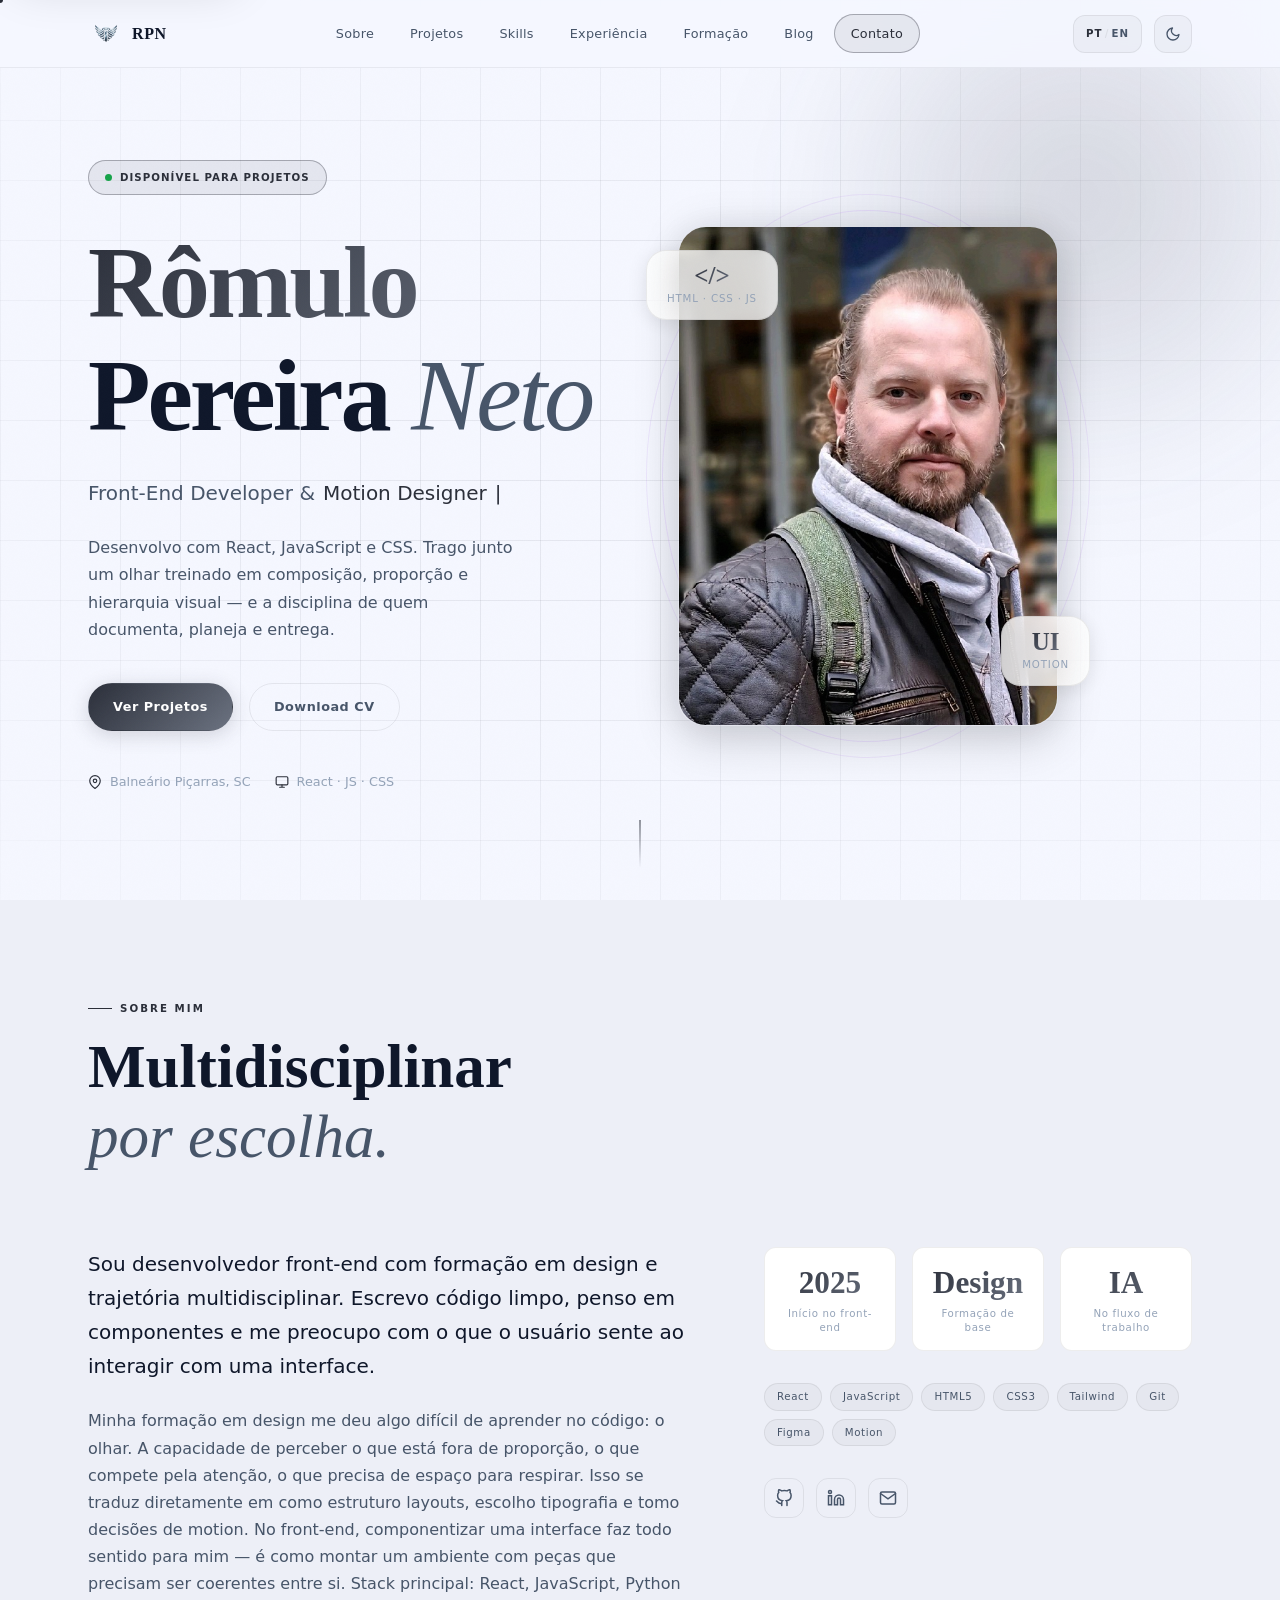
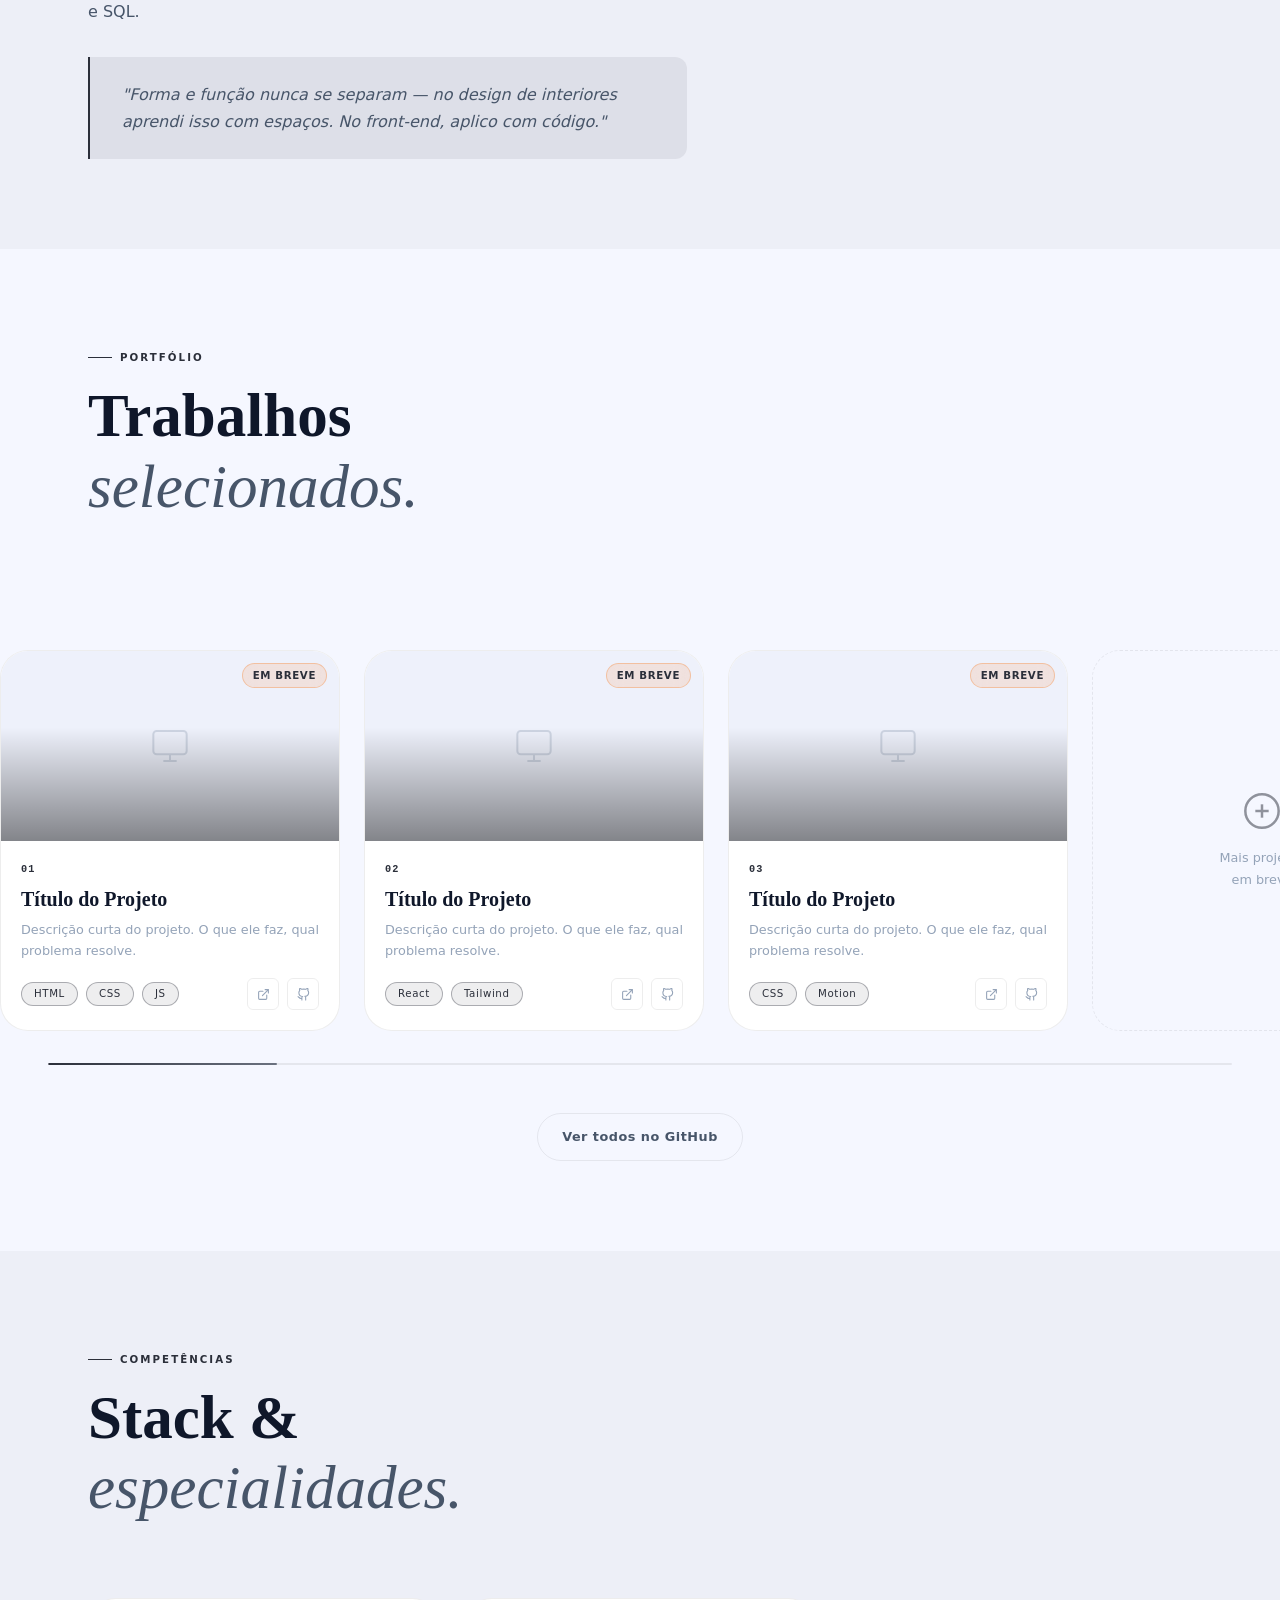
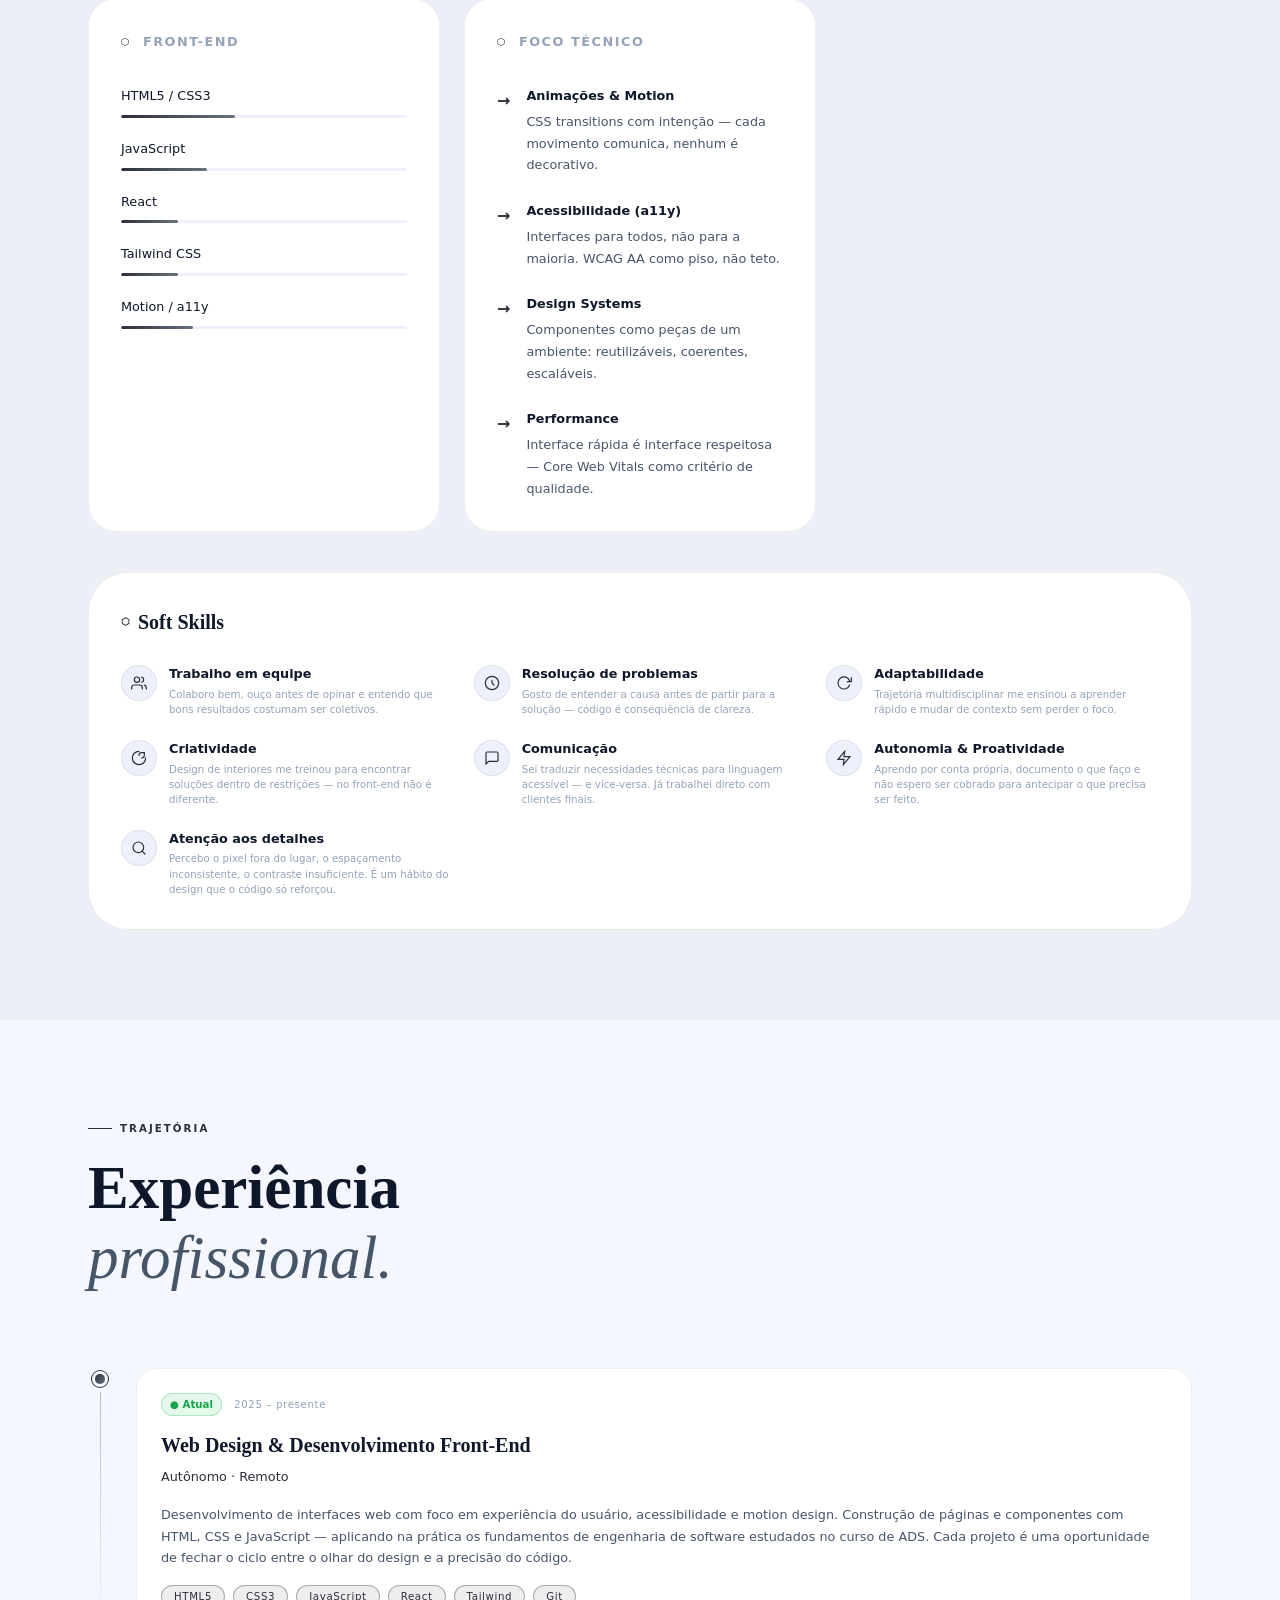
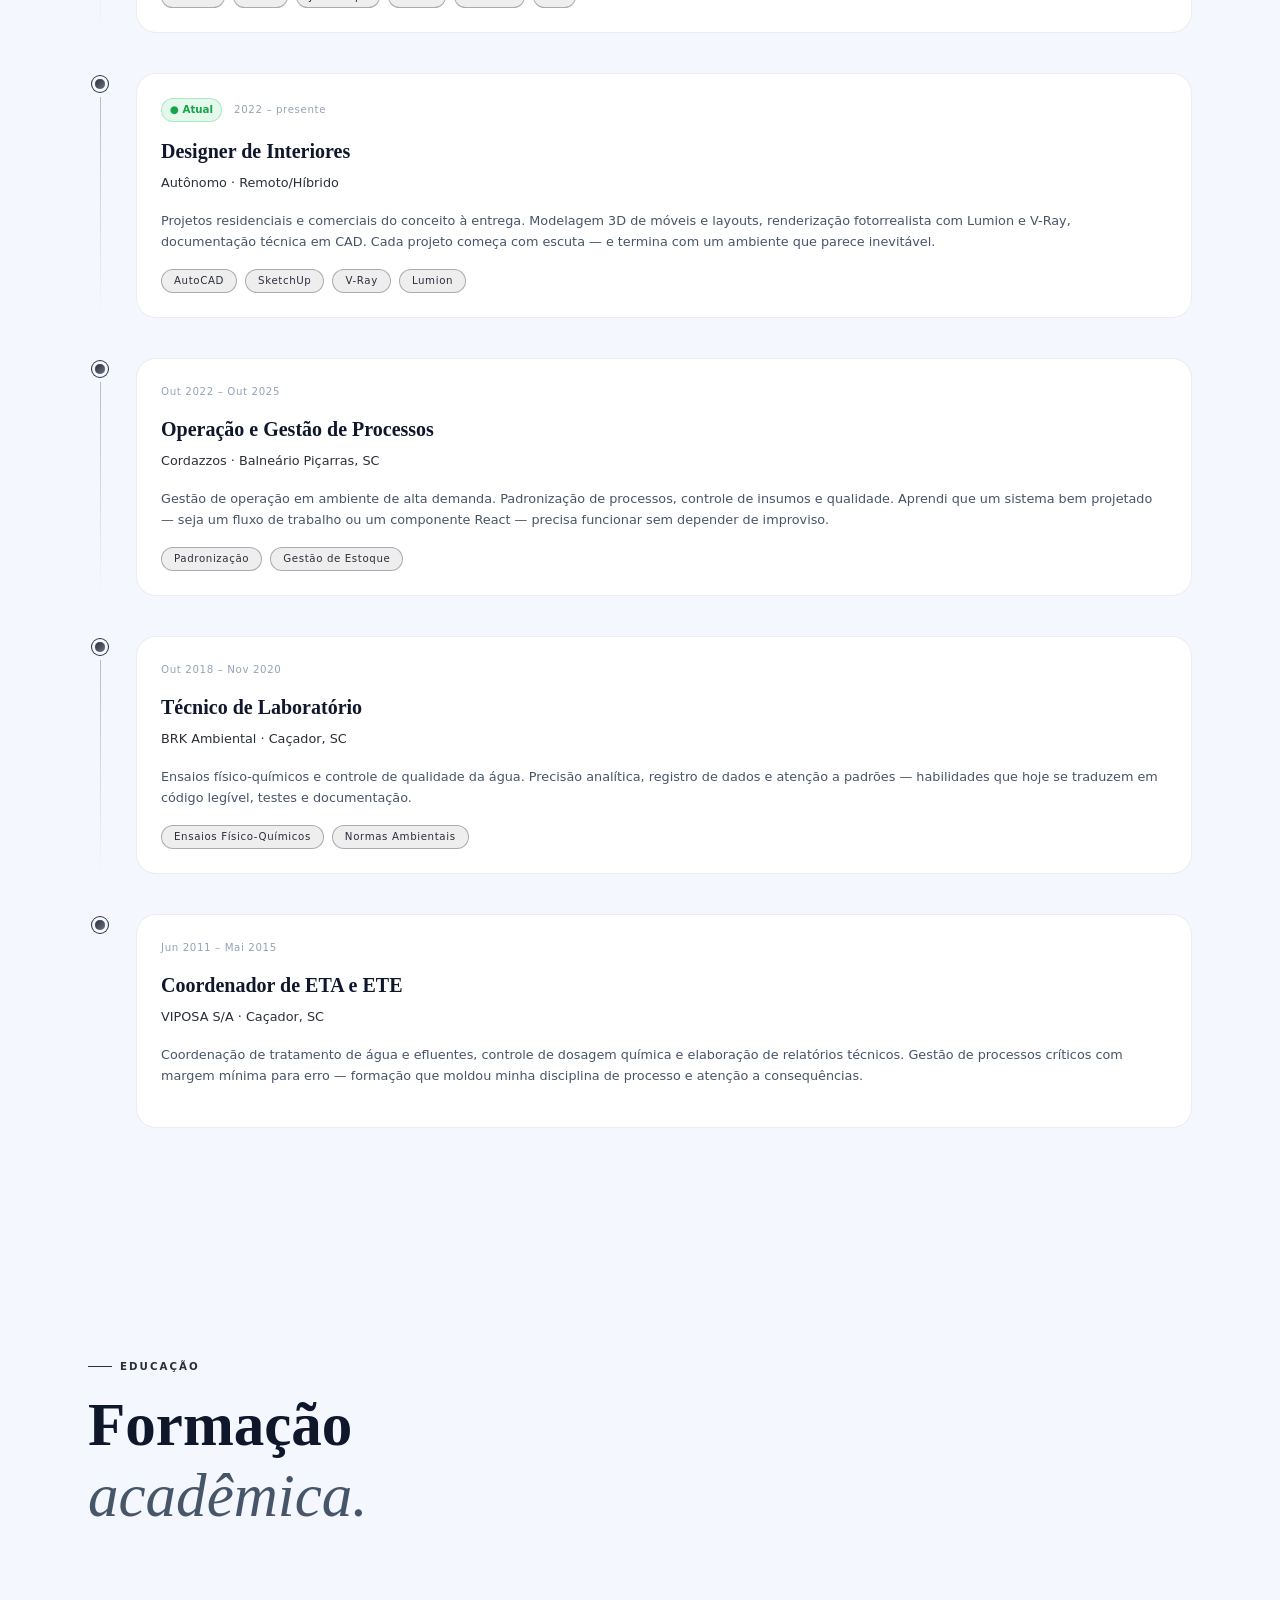
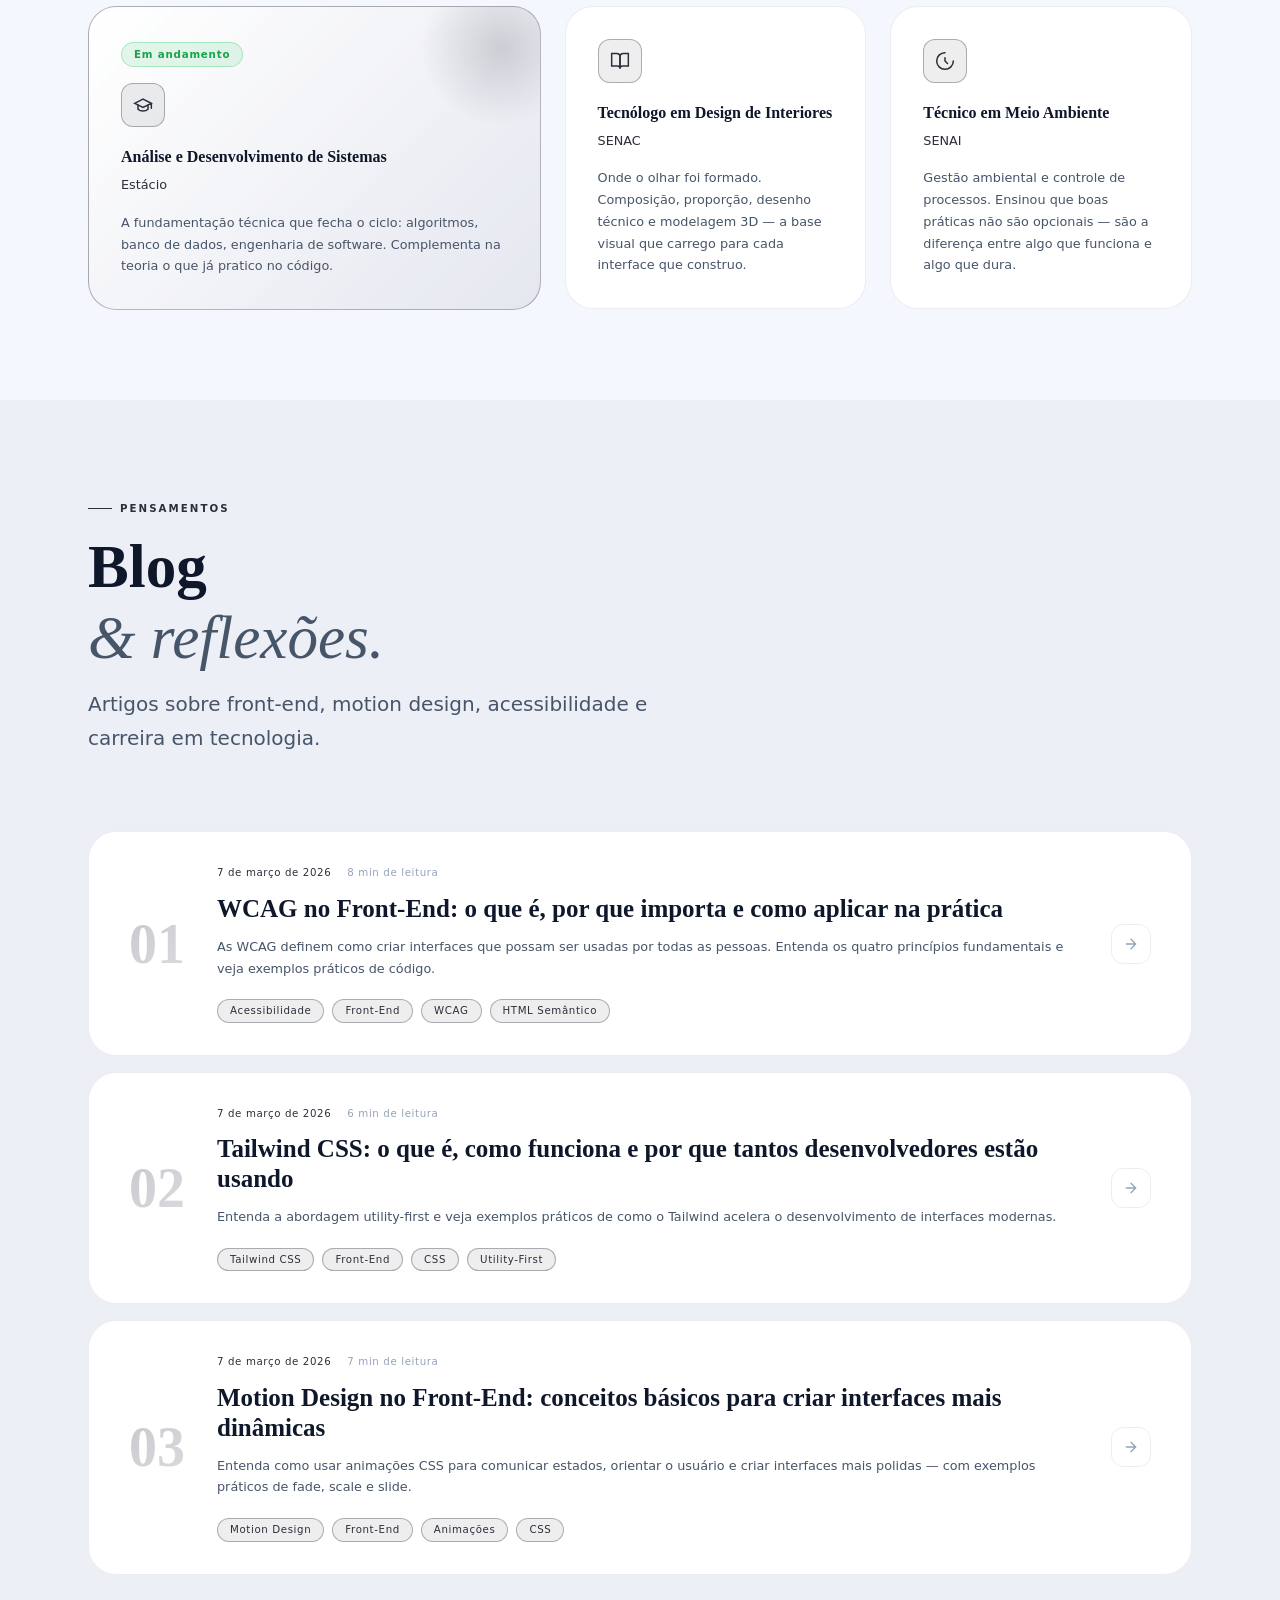
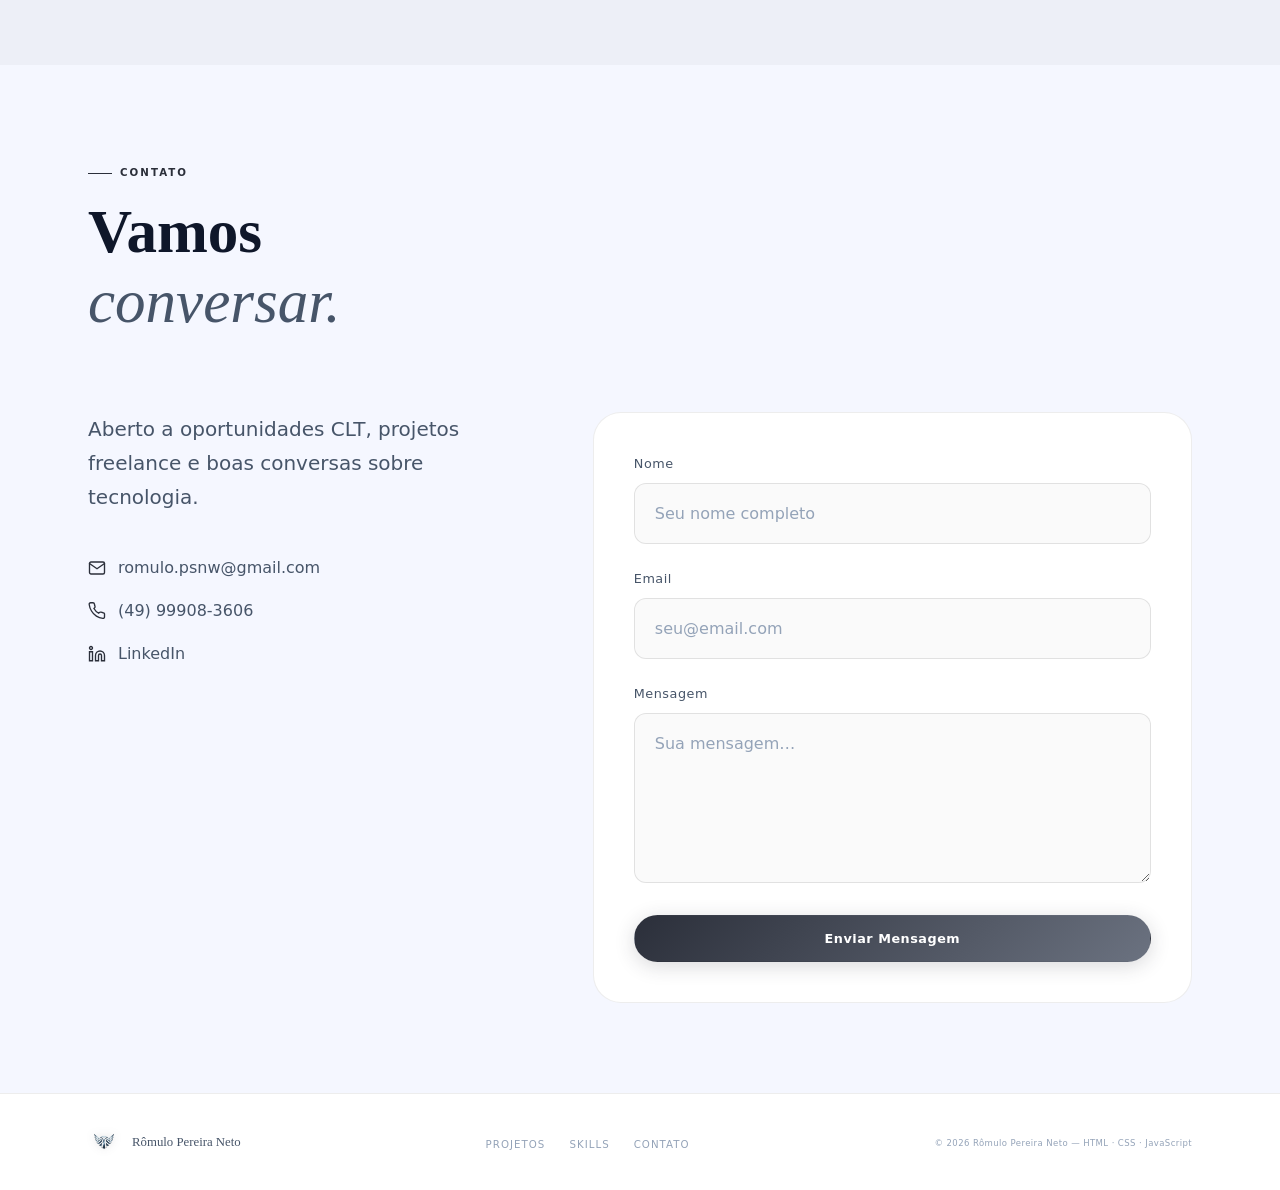
==== index.html @ 773df305 "Commit inicial do novo potfolio Realizando primeiro commit do novo portfólio." ====
<!DOCTYPE html>
<html lang="pt-BR" data-theme="dark" data-lang="pt">

<head>
    <meta charset="UTF-8">
    <meta name="viewport" content="width=device-width, initial-scale=1.0">
    <title>Rômulo Pereira Neto — Front-End Developer</title>
    <meta name="description"
        content="Front-End Developer com formação em design. React, JavaScript e CSS — interfaces acessíveis, rápidas e bem construídas.">
    <link rel="canonical" href="https://rnetoo.github.io/">
    <meta property="og:type" content="website">
    <meta property="og:title" content="Rômulo P. Neto — Front-End Developer">
    <meta property="og:description" content="Front-End Developer com formação em design e trajetória multidisciplinar.">
    <meta property="og:image" content="assets/images/og-cover.jpg">
    <meta name="twitter:card" content="summary_large_image">
    <link rel="icon" type="image/png" href="assets/images/rlogo.png">
    <link rel="preconnect" href="https://api.fontshare.com">
    <link
        href="https://api.fontshare.com/v2/css?f[]=clash-display@400,500,600,700&f[]=cabinet-grotesk@300,400,500,700&display=swap"
        rel="stylesheet">
    <link rel="stylesheet" href="css/tokens.css">
    <link rel="stylesheet" href="css/reset.css">
    <link rel="stylesheet" href="css/layout.css">
    <link rel="stylesheet" href="css/components.css">
    <link rel="stylesheet" href="css/animations.css">
    <link rel="stylesheet" href="css/theme.css">
</head>

<body>

    <a href="#main" class="skip-link" data-i18n="skip">Pular para o conteúdo</a>
    <div id="cursor-dot" aria-hidden="true"></div>
    <div id="cursor-ring" aria-hidden="true"></div>
    <div class="noise-overlay" aria-hidden="true"></div>

    <!-- NAVBAR -->
    <header class="navbar" id="navbar" role="banner">
        <nav class="nav-inner" aria-label="Navegação principal">
            <a href="#hero" class="nav-logo" aria-label="Rômulo Pereira Neto — início">
                <img src="assets/images/rlogo.png" alt="Logo RPN" class="nav-logo-img" width="66" height="46">
                <span class="nav-logo-text">RPN</span>
            </a>
            <ul class="nav-links" role="list">
                <li><a href="#about" class="nav-link" data-i18n="nav.about">Sobre</a></li>
                <li><a href="#projects" class="nav-link" data-i18n="nav.projects">Projetos</a></li>
                <li><a href="#skills" class="nav-link" data-i18n="nav.skills">Skills</a></li>
                <li><a href="#experience" class="nav-link" data-i18n="nav.experience">Experiência</a></li>
                <li><a href="#education" class="nav-link" data-i18n="nav.education">Formação</a></li>
                <li><a href="#blog" class="nav-link" data-i18n="nav.blog">Blog</a></li>
                <li><a href="#contact" class="nav-link nav-link--cta" data-i18n="nav.contact">Contato</a></li>
            </ul>
            <div class="nav-controls">
                <button class="lang-toggle" id="lang-toggle" aria-label="Mudar idioma para inglês" aria-pressed="false">
                    <span class="lang-toggle-pt" aria-hidden="true">PT</span>
                    <span class="lang-toggle-sep" aria-hidden="true">/</span>
                    <span class="lang-toggle-en" aria-hidden="true">EN</span>
                </button>
                <button class="theme-toggle" id="theme-toggle" aria-label="Ativar modo claro" aria-pressed="false">
                    <svg class="theme-icon theme-icon--sun" viewBox="0 0 24 24" aria-hidden="true" stroke="currentColor"
                        stroke-width="2" stroke-linecap="round" fill="none">
                        <circle cx="12" cy="12" r="5" />
                        <line x1="12" y1="1" x2="12" y2="3" />
                        <line x1="12" y1="21" x2="12" y2="23" />
                        <line x1="4.22" y1="4.22" x2="5.64" y2="5.64" />
                        <line x1="18.36" y1="18.36" x2="19.78" y2="19.78" />
                        <line x1="1" y1="12" x2="3" y2="12" />
                        <line x1="21" y1="12" x2="23" y2="12" />
                        <line x1="4.22" y1="19.78" x2="5.64" y2="18.36" />
                        <line x1="18.36" y1="5.64" x2="19.78" y2="4.22" />
                    </svg>
                    <svg class="theme-icon theme-icon--moon" viewBox="0 0 24 24" aria-hidden="true"
                        stroke="currentColor" stroke-width="2" stroke-linecap="round" fill="none">
                        <path d="M21 12.79A9 9 0 1 1 11.21 3 7 7 0 0 0 21 12.79z" />
                    </svg>
                </button>
                <button class="menu-btn" id="menu-btn" aria-label="Abrir menu" aria-expanded="false"
                    aria-controls="mobile-menu">
                    <span aria-hidden="true"></span>
                    <span aria-hidden="true"></span>
                </button>
            </div>
        </nav>
    </header>

    <nav id="mobile-menu" class="mobile-menu" aria-label="Menu mobile" aria-hidden="true">
        <ul role="list">
            <li><a href="#about" data-i18n="nav.about">Sobre</a></li>
            <li><a href="#projects" data-i18n="nav.projects">Projetos</a></li>
            <li><a href="#skills" data-i18n="nav.skills">Skills</a></li>
            <li><a href="#experience" data-i18n="nav.experience">Experiência</a></li>
            <li><a href="#education" data-i18n="nav.education">Formação</a></li>
            <li><a href="#blog" data-i18n="nav.blog">Blog</a></li>
            <li><a href="#contact" data-i18n="nav.contact">Contato</a></li>
        </ul>
        <div class="mobile-controls">
            <button class="lang-toggle lang-toggle--mobile" id="lang-toggle-mobile" aria-label="Mudar idioma">PT /
                EN</button>
            <button class="theme-toggle theme-toggle--mobile" id="theme-toggle-mobile" aria-label="Mudar tema">
                <svg class="theme-icon theme-icon--sun" viewBox="0 0 24 24" aria-hidden="true" stroke="currentColor"
                    stroke-width="2" fill="none">
                    <circle cx="12" cy="12" r="5" />
                    <line x1="12" y1="1" x2="12" y2="3" />
                    <line x1="12" y1="21" x2="12" y2="23" />
                </svg>
                <svg class="theme-icon theme-icon--moon" viewBox="0 0 24 24" aria-hidden="true" stroke="currentColor"
                    stroke-width="2" fill="none">
                    <path d="M21 12.79A9 9 0 1 1 11.21 3 7 7 0 0 0 21 12.79z" />
                </svg>
            </button>
        </div>
    </nav>

    <main id="main">

        <!-- ══════ HERO ══════ -->
        <section id="hero" class="hero" aria-labelledby="hero-name">
            <div class="hero-grid-bg" aria-hidden="true"></div>
            <div class="hero-orb" aria-hidden="true"></div>
            <div class="container hero-container">
                <div class="hero-text">
                    <div class="hero-badge" role="status" aria-live="polite">
                        <span class="hero-badge-dot" aria-hidden="true"></span>
                        <span data-i18n="hero.status">Disponível para projetos</span>
                    </div>
                    <h1 id="hero-name" class="hero-name">
                        <span class="hero-name-first" aria-hidden="true">Rômulo</span>
                        <span class="hero-name-last" aria-hidden="true">Pereira<em class="hero-name-accent">
                                Neto</em></span>
                        <span class="sr-only">Rômulo Pereira Neto</span>
                    </h1>
                    <p class="hero-role">
                        <span class="hero-role-static" data-i18n="hero.role.prefix">Front-End Developer &amp;</span>
                        <span class="hero-role-typing" id="typing-target" aria-live="polite"></span>
                        <span class="hero-cursor" aria-hidden="true">|</span>
                    </p>
                    <p class="hero-tagline" data-i18n="hero.tagline">
                        Desenvolvo com React, JavaScript e CSS. Trago junto um olhar treinado em composição,
                        proporção e hierarquia visual — e a disciplina de quem documenta, planeja e entrega.
                    </p>
                    <div class="hero-ctas">
                        <a href="#projects" class="btn btn-primary" data-i18n="hero.cta.projects">
                            <span>Ver Projetos</span>
                            <svg viewBox="0 0 24 24" aria-hidden="true" stroke="currentColor" stroke-width="2"
                                stroke-linecap="round" fill="none">
                                <path d="M5 12h14M12 5l7 7-7 7" />
                            </svg>
                        </a>
                        <a href="assets/docs/cv-romulo-neto.pdf" download class="btn btn-ghost" data-i18n="hero.cta.cv">
                            <svg viewBox="0 0 24 24" aria-hidden="true" stroke="currentColor" stroke-width="2"
                                stroke-linecap="round" fill="none">
                                <path d="M21 15v4a2 2 0 0 1-2 2H5a2 2 0 0 1-2-2v-4M7 10l5 5 5-5M12 15V3" />
                            </svg>
                            <span>Download CV</span>
                        </a>
                    </div>
                    <div class="hero-meta" role="list" aria-label="Informações rápidas">
                        <div class="hero-meta-item" role="listitem">
                            <svg viewBox="0 0 24 24" aria-hidden="true" stroke="currentColor" stroke-width="2"
                                stroke-linecap="round" fill="none">
                                <path d="M21 10c0 7-9 13-9 13s-9-6-9-13a9 9 0 0 1 18 0z" />
                                <circle cx="12" cy="10" r="3" />
                            </svg>
                            <span>Balneário Piçarras, SC</span>
                        </div>
                        <div class="hero-meta-item" role="listitem">
                            <svg viewBox="0 0 24 24" aria-hidden="true" stroke="currentColor" stroke-width="2"
                                stroke-linecap="round" fill="none">
                                <rect x="2" y="3" width="20" height="14" rx="2" />
                                <path d="M8 21h8M12 17v4" />
                            </svg>
                            <span>React · JS · CSS</span>
                        </div>
                    </div>
                </div>
                <div class="hero-visual">
                    <div class="hero-photo-wrap">
                        <div class="hero-photo-ring" aria-hidden="true"></div>
                        <div class="hero-photo-ring hero-photo-ring--outer" aria-hidden="true"></div>
                        <img src="assets/images/romulo-foto-perfil.jpg" alt="Foto de Rômulo Pereira Neto"
                            class="hero-photo" width="400" height="500" loading="eager"
                            onerror="this.style.display='none';document.getElementById('photo-fallback').style.display='flex'">
                        <div id="photo-fallback" class="hero-photo-fallback" aria-hidden="true">
                            <img src="assets/images/rlogo.png" alt="" width="80" height="80">
                        </div>
                        <div class="hero-card hero-card-tl" aria-hidden="true">
                            <span class="hero-card-value">&lt;/&gt;</span>
                            <span class="hero-card-label">HTML · CSS · JS</span>
                        </div>
                        <div class="hero-card hero-card-br" aria-hidden="true">
                            <span class="hero-card-value">UI</span>
                            <span class="hero-card-label">Motion</span>
                        </div>
                    </div>
                </div>
            </div>
            <a href="#about" class="scroll-indicator" aria-label="Rolar para sobre">
                <span class="scroll-indicator-line" aria-hidden="true"></span>
            </a>
        </section>

        <!-- ══════ ABOUT ══════ -->
        <section id="about" class="section about" aria-labelledby="about-title">
            <div class="container">
                <div class="section-header reveal">
                    <span class="section-eyebrow" data-i18n="about.eyebrow">Sobre mim</span>
                    <h2 id="about-title" class="section-title">
                        <span data-i18n="about.title.line1">Multidisciplinar</span>
                        <em data-i18n="about.title.line2">por escolha.</em>
                    </h2>
                </div>
                <div class="about-grid">
                    <div class="about-text">
                        <p class="about-lead reveal" data-i18n="about.lead">
                            Sou desenvolvedor front-end com formação em design e trajetória multidisciplinar.
                            Escrevo código limpo, penso em componentes e me preocupo com o que o usuário
                            sente ao interagir com uma interface.
                        </p>
                        <p class="about-body reveal" data-i18n="about.body">
                            Minha formação em design de interiores me deu algo difícil de aprender no código: o olhar.
                            A capacidade de perceber o que está fora de proporção, o que compete pela atenção,
                            o que precisa de espaço para respirar — e o que o cliente realmente deseja.
                            Essa base em composição, proporção, hierarquia visual e modelagem 3D
                            se traduz diretamente em como estruturo layouts, escolho tipografia e tomo decisões de
                            motion.
                            No front-end, componentizar uma interface faz todo sentido para mim —
                            é como montar um ambiente com peças que precisam ser coerentes entre si.
                        </p>
                        <blockquote class="about-quote reveal" data-i18n="about.quote">
                            "Forma e função nunca se separam — no design de interiores aprendi isso com espaços. No
                            front-end, aplico com código."
                        </blockquote>
                    </div>
                    <div class="about-sidebar reveal">
                        <div class="about-stats">
                            <div class="about-stat">
                                <span class="about-stat-num">2025</span>
                                <span class="about-stat-label" data-i18n="about.stat.start">Início no front-end</span>
                            </div>
                            <div class="about-stat">
                                <span class="about-stat-num">Design</span>
                                <span class="about-stat-label" data-i18n="about.stat.background">Formação de base</span>
                            </div>
                            <div class="about-stat">
                                <span class="about-stat-num">IA</span>
                                <span class="about-stat-label" data-i18n="about.stat.ai">No fluxo de trabalho</span>
                            </div>
                        </div>
                        <ul class="about-chips" aria-label="Tecnologias principais" role="list">
                            <li class="chip">React</li>
                            <li class="chip">JavaScript</li>
                            <li class="chip">HTML5</li>
                            <li class="chip">CSS3</li>
                            <li class="chip">Tailwind</li>
                            <li class="chip">Git</li>
                            <li class="chip">Figma</li>
                            <li class="chip">Motion</li>
                        </ul>
                        <div class="about-socials">
                            <a href="https://github.com/Rnetoo" target="_blank" rel="noopener noreferrer"
                                class="social-link" aria-label="GitHub">
                                <svg viewBox="0 0 24 24" aria-hidden="true" stroke="currentColor" stroke-width="2"
                                    stroke-linecap="round" fill="none">
                                    <path
                                        d="M9 19c-5 1.5-5-2.5-7-3m14 6v-3.87a3.37 3.37 0 0 0-.94-2.61c3.14-.35 6.44-1.54 6.44-7A5.44 5.44 0 0 0 20 4.77 5.07 5.07 0 0 0 19.91 1S18.73.65 16 2.48a13.38 13.38 0 0 0-7 0C6.27.65 5.09 1 5.09 1A5.07 5.07 0 0 0 5 4.77a5.44 5.44 0 0 0-1.5 3.78c0 5.42 3.3 6.61 6.44 7A3.37 3.37 0 0 0 9 18.13V22" />
                                </svg>
                            </a>
                            <a href="https://www.linkedin.com/in/romulo-pereira-de-souza-neto/" target="_blank"
                                rel="noopener noreferrer" class="social-link" aria-label="LinkedIn">
                                <svg viewBox="0 0 24 24" aria-hidden="true" stroke="currentColor" stroke-width="2"
                                    stroke-linecap="round" fill="none">
                                    <path
                                        d="M16 8a6 6 0 0 1 6 6v7h-4v-7a2 2 0 0 0-2-2 2 2 0 0 0-2 2v7h-4v-7a6 6 0 0 1 6-6zM2 9h4v12H2z" />
                                    <circle cx="4" cy="4" r="2" />
                                </svg>
                            </a>
                            <a href="mailto:romulo.psnw@gmail.com" class="social-link" aria-label="Email">
                                <svg viewBox="0 0 24 24" aria-hidden="true" stroke="currentColor" stroke-width="2"
                                    stroke-linecap="round" fill="none">
                                    <path
                                        d="M4 4h16c1.1 0 2 .9 2 2v12c0 1.1-.9 2-2 2H4c-1.1 0-2-.9-2-2V6c0-1.1.9-2 2-2z" />
                                    <polyline points="22,6 12,13 2,6" />
                                </svg>
                            </a>
                        </div>
                    </div>
                </div>
            </div>
        </section>

        <!-- ══════ PROJECTS ══════ -->
        <section id="projects" class="section projects" aria-labelledby="projects-title">
            <div class="container">
                <div class="section-header reveal">
                    <span class="section-eyebrow" data-i18n="projects.eyebrow">Portfólio</span>
                    <h2 id="projects-title" class="section-title">
                        <span data-i18n="projects.title.line1">Trabalhos</span>
                        <em data-i18n="projects.title.line2">selecionados.</em>
                    </h2>
                </div>
            </div>

            <!-- Carrossel — fora do container para ocupar full-width -->
            <div class="carousel-wrap reveal">

                <!-- Dica de scroll -->
                <div class="carousel-hint" aria-hidden="true">
                    <svg viewBox="0 0 24 24" fill="none" stroke="currentColor" stroke-width="2" stroke-linecap="round">
                        <path d="M5 12h14M12 5l7 7-7 7" />
                    </svg>
                    <span>role para navegar</span>
                </div>

                <div class="carousel" id="projects-carousel" role="list" aria-label="Projetos de front-end">

                    <!-- ── CARD 01 — placeholder ── -->
                    <article class="carousel-card" role="listitem">
                        <a href="#" class="carousel-card-link" target="_blank" rel="noopener noreferrer"
                            aria-label="Ver projeto 01">
                            <!-- Thumbnail -->
                            <div class="carousel-thumb">
                                <div class="carousel-thumb-placeholder" aria-hidden="true">
                                    <svg viewBox="0 0 24 24" stroke="currentColor" stroke-width="1.2" fill="none">
                                        <rect x="2" y="3" width="20" height="14" rx="2" />
                                        <path d="M8 21h8M12 17v4" />
                                    </svg>
                                </div>
                                <!-- Substituir por: <img src="assets/images/thumb-projeto-01.png" alt="..."> -->
                                <div class="carousel-thumb-overlay" aria-hidden="true"></div>
                                <span class="carousel-status carousel-status--wip">Em breve</span>
                            </div>
                            <!-- Info -->
                            <div class="carousel-info">
                                <div class="carousel-info-top">
                                    <span class="carousel-num" aria-hidden="true">01</span>
                                    <h3 class="carousel-title">Título do Projeto</h3>
                                    <p class="carousel-desc">Descrição curta do projeto. O que ele faz, qual problema
                                        resolve.</p>
                                </div>
                                <div class="carousel-info-bottom">
                                    <ul class="carousel-tags" role="list">
                                        <li class="tag">HTML</li>
                                        <li class="tag">CSS</li>
                                        <li class="tag">JS</li>
                                    </ul>
                                    <div class="carousel-links">
                                        <span class="carousel-link-icon" aria-hidden="true">
                                            <svg viewBox="0 0 24 24" stroke="currentColor" stroke-width="2"
                                                stroke-linecap="round" fill="none">
                                                <path
                                                    d="M18 13v6a2 2 0 0 1-2 2H5a2 2 0 0 1-2-2V8a2 2 0 0 1 2-2h6M15 3h6v6M10 14 21 3" />
                                            </svg>
                                        </span>
                                        <span class="carousel-link-icon" aria-hidden="true">
                                            <svg viewBox="0 0 24 24" stroke="currentColor" stroke-width="2"
                                                stroke-linecap="round" fill="none">
                                                <path
                                                    d="M9 19c-5 1.5-5-2.5-7-3m14 6v-3.87a3.37 3.37 0 0 0-.94-2.61c3.14-.35 6.44-1.54 6.44-7A5.44 5.44 0 0 0 20 4.77 5.07 5.07 0 0 0 19.91 1S18.73.65 16 2.48a13.38 13.38 0 0 0-7 0C6.27.65 5.09 1 5.09 1A5.07 5.07 0 0 0 5 4.77a5.44 5.44 0 0 0-1.5 3.78c0 5.42 3.3 6.61 6.44 7A3.37 3.37 0 0 0 9 18.13V22" />
                                            </svg>
                                        </span>
                                    </div>
                                </div>
                            </div>
                        </a>
                    </article>

                    <!-- ── CARD 02 — placeholder ── -->
                    <article class="carousel-card" role="listitem">
                        <a href="#" class="carousel-card-link" target="_blank" rel="noopener noreferrer"
                            aria-label="Ver projeto 02">
                            <div class="carousel-thumb">
                                <div class="carousel-thumb-placeholder" aria-hidden="true">
                                    <svg viewBox="0 0 24 24" stroke="currentColor" stroke-width="1.2" fill="none">
                                        <rect x="2" y="3" width="20" height="14" rx="2" />
                                        <path d="M8 21h8M12 17v4" />
                                    </svg>
                                </div>
                                <div class="carousel-thumb-overlay" aria-hidden="true"></div>
                                <span class="carousel-status carousel-status--wip">Em breve</span>
                            </div>
                            <div class="carousel-info">
                                <div class="carousel-info-top">
                                    <span class="carousel-num" aria-hidden="true">02</span>
                                    <h3 class="carousel-title">Título do Projeto</h3>
                                    <p class="carousel-desc">Descrição curta do projeto. O que ele faz, qual problema
                                        resolve.</p>
                                </div>
                                <div class="carousel-info-bottom">
                                    <ul class="carousel-tags" role="list">
                                        <li class="tag">React</li>
                                        <li class="tag">Tailwind</li>
                                    </ul>
                                    <div class="carousel-links">
                                        <span class="carousel-link-icon" aria-hidden="true">
                                            <svg viewBox="0 0 24 24" stroke="currentColor" stroke-width="2"
                                                stroke-linecap="round" fill="none">
                                                <path
                                                    d="M18 13v6a2 2 0 0 1-2 2H5a2 2 0 0 1-2-2V8a2 2 0 0 1 2-2h6M15 3h6v6M10 14 21 3" />
                                            </svg>
                                        </span>
                                        <span class="carousel-link-icon" aria-hidden="true">
                                            <svg viewBox="0 0 24 24" stroke="currentColor" stroke-width="2"
                                                stroke-linecap="round" fill="none">
                                                <path
                                                    d="M9 19c-5 1.5-5-2.5-7-3m14 6v-3.87a3.37 3.37 0 0 0-.94-2.61c3.14-.35 6.44-1.54 6.44-7A5.44 5.44 0 0 0 20 4.77 5.07 5.07 0 0 0 19.91 1S18.73.65 16 2.48a13.38 13.38 0 0 0-7 0C6.27.65 5.09 1 5.09 1A5.07 5.07 0 0 0 5 4.77a5.44 5.44 0 0 0-1.5 3.78c0 5.42 3.3 6.61 6.44 7A3.37 3.37 0 0 0 9 18.13V22" />
                                            </svg>
                                        </span>
                                    </div>
                                </div>
                            </div>
                        </a>
                    </article>

                    <!-- ── CARD 03 — placeholder ── -->
                    <article class="carousel-card" role="listitem">
                        <a href="#" class="carousel-card-link" target="_blank" rel="noopener noreferrer"
                            aria-label="Ver projeto 03">
                            <div class="carousel-thumb">
                                <div class="carousel-thumb-placeholder" aria-hidden="true">
                                    <svg viewBox="0 0 24 24" stroke="currentColor" stroke-width="1.2" fill="none">
                                        <rect x="2" y="3" width="20" height="14" rx="2" />
                                        <path d="M8 21h8M12 17v4" />
                                    </svg>
                                </div>
                                <div class="carousel-thumb-overlay" aria-hidden="true"></div>
                                <span class="carousel-status carousel-status--wip">Em breve</span>
                            </div>
                            <div class="carousel-info">
                                <div class="carousel-info-top">
                                    <span class="carousel-num" aria-hidden="true">03</span>
                                    <h3 class="carousel-title">Título do Projeto</h3>
                                    <p class="carousel-desc">Descrição curta do projeto. O que ele faz, qual problema
                                        resolve.</p>
                                </div>
                                <div class="carousel-info-bottom">
                                    <ul class="carousel-tags" role="list">
                                        <li class="tag">CSS</li>
                                        <li class="tag">Motion</li>
                                    </ul>
                                    <div class="carousel-links">
                                        <span class="carousel-link-icon" aria-hidden="true">
                                            <svg viewBox="0 0 24 24" stroke="currentColor" stroke-width="2"
                                                stroke-linecap="round" fill="none">
                                                <path
                                                    d="M18 13v6a2 2 0 0 1-2 2H5a2 2 0 0 1-2-2V8a2 2 0 0 1 2-2h6M15 3h6v6M10 14 21 3" />
                                            </svg>
                                        </span>
                                        <span class="carousel-link-icon" aria-hidden="true">
                                            <svg viewBox="0 0 24 24" stroke="currentColor" stroke-width="2"
                                                stroke-linecap="round" fill="none">
                                                <path
                                                    d="M9 19c-5 1.5-5-2.5-7-3m14 6v-3.87a3.37 3.37 0 0 0-.94-2.61c3.14-.35 6.44-1.54 6.44-7A5.44 5.44 0 0 0 20 4.77 5.07 5.07 0 0 0 19.91 1S18.73.65 16 2.48a13.38 13.38 0 0 0-7 0C6.27.65 5.09 1 5.09 1A5.07 5.07 0 0 0 5 4.77a5.44 5.44 0 0 0-1.5 3.78c0 5.42 3.3 6.61 6.44 7A3.37 3.37 0 0 0 9 18.13V22" />
                                            </svg>
                                        </span>
                                    </div>
                                </div>
                            </div>
                        </a>
                    </article>

                    <!-- ── CARD "+ Em breve" ── -->
                    <article class="carousel-card carousel-card--upcoming" role="listitem"
                        aria-label="Mais projetos em breve">
                        <div class="carousel-upcoming-inner">
                            <div class="carousel-upcoming-icon" aria-hidden="true">
                                <svg viewBox="0 0 24 24" stroke="currentColor" stroke-width="1.5" fill="none">
                                    <circle cx="12" cy="12" r="10" />
                                    <line x1="12" y1="8" x2="12" y2="16" />
                                    <line x1="8" y1="12" x2="16" y2="12" />
                                </svg>
                            </div>
                            <p class="carousel-upcoming-text">Mais projetos<br>em breve</p>
                        </div>
                    </article>

                </div><!-- /carousel -->

                <!-- Barra de progresso do carrossel -->
                <div class="carousel-progress" aria-hidden="true">
                    <div class="carousel-progress-bar" id="carousel-progress-bar"></div>
                </div>

            </div><!-- /carousel-wrap -->

            <div class="container">
                <div class="projects-footer reveal">
                    <a href="https://github.com/Rnetoo" target="_blank" rel="noopener noreferrer" class="btn btn-ghost"
                        data-i18n="projects.github">
                        <svg viewBox="0 0 24 24" aria-hidden="true" stroke="currentColor" stroke-width="2"
                            stroke-linecap="round" fill="none">
                            <path
                                d="M9 19c-5 1.5-5-2.5-7-3m14 6v-3.87a3.37 3.37 0 0 0-.94-2.61c3.14-.35 6.44-1.54 6.44-7A5.44 5.44 0 0 0 20 4.77 5.07 5.07 0 0 0 19.91 1S18.73.65 16 2.48a13.38 13.38 0 0 0-7 0C6.27.65 5.09 1 5.09 1A5.07 5.07 0 0 0 5 4.77a5.44 5.44 0 0 0-1.5 3.78c0 5.42 3.3 6.61 6.44 7A3.37 3.37 0 0 0 9 18.13V22" />
                        </svg>
                        Ver todos no GitHub
                    </a>
                </div>
            </div>
        </section>


        <!-- ══════ SKILLS ══════ -->
        <section id="skills" class="section skills" aria-labelledby="skills-title">
            <div class="container">
                <div class="section-header reveal">
                    <span class="section-eyebrow" data-i18n="skills.eyebrow">Competências</span>
                    <h2 id="skills-title" class="section-title">
                        <span data-i18n="skills.title.line1">Stack &amp;</span>
                        <em data-i18n="skills.title.line2">especialidades.</em>
                    </h2>
                </div>
                <div class="skills-grid">
                    <div class="skill-group reveal">
                        <h3 class="skill-group-title"><span class="skill-group-icon" aria-hidden="true">⬡</span>
                            Front-End</h3>
                        <ul class="skill-list" role="list">
                            <li class="skill-item"><span class="skill-name">HTML5 / CSS3</span>
                                <div class="skill-bar" role="progressbar" aria-valuenow="40" aria-valuemin="0"
                                    aria-valuemax="100" aria-label="HTML CSS: 40%">
                                    <div class="skill-bar-fill" data-width="40"></div>
                                </div>
                            </li>
                            <li class="skill-item"><span class="skill-name">JavaScript</span>
                                <div class="skill-bar" role="progressbar" aria-valuenow="30" aria-valuemin="0"
                                    aria-valuemax="100" aria-label="JavaScript: 30%">
                                    <div class="skill-bar-fill" data-width="30"></div>
                                </div>
                            </li>
                            <li class="skill-item"><span class="skill-name">React</span>
                                <div class="skill-bar" role="progressbar" aria-valuenow="20" aria-valuemin="0"
                                    aria-valuemax="100" aria-label="React: 20%">
                                    <div class="skill-bar-fill" data-width="20"></div>
                                </div>
                            </li>
                            <li class="skill-item"><span class="skill-name">Tailwind CSS</span>
                                <div class="skill-bar" role="progressbar" aria-valuenow="20" aria-valuemin="0"
                                    aria-valuemax="100" aria-label="Tailwind: 20%">
                                    <div class="skill-bar-fill" data-width="20"></div>
                                </div>
                            </li>
                            <li class="skill-item"><span class="skill-name">Motion / a11y</span>
                                <div class="skill-bar" role="progressbar" aria-valuenow="25" aria-valuemin="0"
                                    aria-valuemax="100" aria-label="Motion e acessibilidade: 25%">
                                    <div class="skill-bar-fill" data-width="25"></div>
                                </div>
                            </li>
                        </ul>
                    </div>
                    <div class="skill-group skill-group--focus reveal">
                        <h3 class="skill-group-title"><span class="skill-group-icon" aria-hidden="true">⬡</span> <span
                                data-i18n="skills.focus">Foco técnico</span></h3>
                        <ul class="focus-list" role="list">
                            <li class="focus-item"><span class="focus-icon" aria-hidden="true">→</span>
                                <div><strong data-i18n="skills.focus.motion">Animações &amp; Motion</strong>
                                    <p data-i18n="skills.focus.motion.desc">Uso CSS transitions e keyframes para criar
                                        movimento com propósito — cada animação orienta, confirma ou dá ritmo
                                        à interface. Nenhum pixel se move sem motivo.</p>
                                </div>
                            </li>
                            <li class="focus-item"><span class="focus-icon" aria-hidden="true">→</span>
                                <div><strong data-i18n="skills.focus.a11y">Acessibilidade (a11y)</strong>
                                    <p data-i18n="skills.focus.a11y.desc">HTML semântico, contraste, foco visível e
                                        leitores de tela fazem parte do processo desde o início — não são ajustes
                                        de última hora. WCAG AA como piso, não como teto.</p>
                                </div>
                            </li>
                            <li class="focus-item"><span class="focus-icon" aria-hidden="true">→</span>
                                <div><strong data-i18n="skills.focus.ds">Design Systems</strong>
                                    <p data-i18n="skills.focus.ds.desc">Penso em componentes da mesma forma que
                                        pensava em móveis: peças que precisam funcionar sozinhas e também juntas.
                                        Tokens, variáveis e consistência visual não são detalhes — são estrutura.</p>
                                </div>
                            </li>
                            <li class="focus-item"><span class="focus-icon" aria-hidden="true">→</span>
                                <div><strong data-i18n="skills.focus.perf">Performance</strong>
                                    <p data-i18n="skills.focus.perf.desc">Interface lenta é interface que desrespeita
                                        o usuário. Acompanho Core Web Vitals, evito reflows desnecessários e trato
                                        tempo de carregamento como critério de qualidade — não como otimização futura.
                                    </p>
                                </div>
                            </li>
                        </ul>
                    </div>
                </div>

                <!-- Soft Skills -->
                <div class="soft-skills-card reveal">
                    <h3 class="soft-skills-title">
                        <span class="skill-group-icon" aria-hidden="true">⬡</span>
                        Soft Skills
                    </h3>
                    <ul class="soft-skills-list" role="list">
                        <li class="soft-skill-item">
                            <span class="soft-skill-icon" aria-hidden="true">
                                <svg viewBox="0 0 24 24" stroke="currentColor" stroke-width="1.8" stroke-linecap="round"
                                    fill="none">
                                    <path d="M17 21v-2a4 4 0 0 0-4-4H5a4 4 0 0 0-4 4v2" />
                                    <circle cx="9" cy="7" r="4" />
                                    <path d="M23 21v-2a4 4 0 0 0-3-3.87M16 3.13a4 4 0 0 1 0 7.75" />
                                </svg>
                            </span>
                            <div>
                                <strong>Trabalho em equipe</strong>
                                <p>Colaboro bem, ouço antes de opinar e entendo que bons resultados costumam ser
                                    coletivos.</p>
                            </div>
                        </li>
                        <li class="soft-skill-item">
                            <span class="soft-skill-icon" aria-hidden="true">
                                <svg viewBox="0 0 24 24" stroke="currentColor" stroke-width="1.8" stroke-linecap="round"
                                    fill="none">
                                    <circle cx="12" cy="12" r="10" />
                                    <path d="M12 8v4l3 3" />
                                </svg>
                            </span>
                            <div>
                                <strong>Resolução de problemas</strong>
                                <p>Gosto de entender a causa antes de partir para a solução — código é consequência de
                                    clareza.</p>
                            </div>
                        </li>
                        <li class="soft-skill-item">
                            <span class="soft-skill-icon" aria-hidden="true">
                                <svg viewBox="0 0 24 24" stroke="currentColor" stroke-width="1.8" stroke-linecap="round"
                                    fill="none">
                                    <polyline points="23 4 23 10 17 10" />
                                    <path d="M20.49 15a9 9 0 1 1-.18-6.5" />
                                </svg>
                            </span>
                            <div>
                                <strong>Adaptabilidade</strong>
                                <p>Trajetória multidisciplinar me ensinou a aprender rápido e mudar de contexto sem
                                    perder o foco.</p>
                            </div>
                        </li>
                        <li class="soft-skill-item">
                            <span class="soft-skill-icon" aria-hidden="true">
                                <svg viewBox="0 0 24 24" stroke="currentColor" stroke-width="1.8" stroke-linecap="round"
                                    fill="none">
                                    <path d="M12 2a10 10 0 1 0 10 10" />
                                    <path d="M12 8a4 4 0 0 1 4-4h4v4a4 4 0 0 1-4 4" />
                                </svg>
                            </span>
                            <div>
                                <strong>Criatividade</strong>
                                <p>Design de interiores me treinou para encontrar soluções dentro de restrições — no
                                    front-end não é diferente.</p>
                            </div>
                        </li>
                        <li class="soft-skill-item">
                            <span class="soft-skill-icon" aria-hidden="true">
                                <svg viewBox="0 0 24 24" stroke="currentColor" stroke-width="1.8" stroke-linecap="round"
                                    fill="none">
                                    <path d="M21 15a2 2 0 0 1-2 2H7l-4 4V5a2 2 0 0 1 2-2h14a2 2 0 0 1 2 2z" />
                                </svg>
                            </span>
                            <div>
                                <strong>Comunicação</strong>
                                <p>Sei traduzir necessidades técnicas para linguagem acessível — e vice-versa. Já
                                    trabalhei direto com clientes finais.</p>
                            </div>
                        </li>
                        <li class="soft-skill-item">
                            <span class="soft-skill-icon" aria-hidden="true">
                                <svg viewBox="0 0 24 24" stroke="currentColor" stroke-width="1.8" stroke-linecap="round"
                                    fill="none">
                                    <polygon points="13 2 3 14 12 14 11 22 21 10 12 10 13 2" />
                                </svg>
                            </span>
                            <div>
                                <strong>Autonomia &amp; Proatividade</strong>
                                <p>Aprendo por conta própria, documento o que faço e não espero ser cobrado para
                                    antecipar o que precisa ser feito.</p>
                            </div>
                        </li>
                        <li class="soft-skill-item">
                            <span class="soft-skill-icon" aria-hidden="true">
                                <svg viewBox="0 0 24 24" stroke="currentColor" stroke-width="1.8" stroke-linecap="round"
                                    fill="none">
                                    <circle cx="11" cy="11" r="8" />
                                    <line x1="21" y1="21" x2="16.65" y2="16.65" />
                                </svg>
                            </span>
                            <div>
                                <strong>Atenção aos detalhes</strong>
                                <p>Percebo o pixel fora do lugar, o espaçamento inconsistente, o contraste insuficiente.
                                    É um hábito do design que o código só reforçou.</p>
                            </div>
                        </li>
                    </ul>
                </div>

            </div>
        </section>

        <!-- ══════ EXPERIENCE ══════ -->
        <section id="experience" class="section experience" aria-labelledby="exp-title">
            <div class="container">
                <div class="section-header reveal">
                    <span class="section-eyebrow" data-i18n="exp.eyebrow">Trajetória</span>
                    <h2 id="exp-title" class="section-title">
                        <span data-i18n="exp.title.line1">Experiência</span>
                        <em data-i18n="exp.title.line2">profissional.</em>
                    </h2>
                </div>
                <ol class="timeline" aria-label="Histórico profissional">
                    <li class="tl-item reveal">
                        <div class="tl-marker" aria-hidden="true"><span class="tl-dot"></span><span
                                class="tl-line"></span></div>
                        <article class="tl-card">
                            <header class="tl-header">
                                <span class="tl-badge tl-badge--current" data-i18n="exp.current">● Atual</span>
                                <time class="tl-period" datetime="2025">2025 – presente</time>
                            </header>
                            <h3 class="tl-role" data-i18n="exp.e0.role">Web Design &amp; Desenvolvimento Front-End</h3>
                            <p class="tl-company">Autônomo · Remoto</p>
                            <p class="tl-desc" data-i18n="exp.e0.desc">Desenvolvimento de interfaces web com foco em
                                experiência do usuário, acessibilidade e motion design. Construção de páginas e
                                componentes com HTML, CSS e JavaScript — aplicando na prática os fundamentos de
                                engenharia de software estudados no curso de ADS. Cada projeto é uma oportunidade
                                de fechar o ciclo entre o olhar do design e a precisão do código.</p>
                            <ul class="tl-tags" role="list">
                                <li class="tag">HTML5</li>
                                <li class="tag">CSS3</li>
                                <li class="tag">JavaScript</li>
                                <li class="tag">React</li>
                                <li class="tag">Tailwind</li>
                                <li class="tag">Git</li>
                            </ul>
                        </article>
                    </li>
                    <li class="tl-item reveal">
                        <div class="tl-marker" aria-hidden="true"><span class="tl-dot"></span><span
                                class="tl-line"></span></div>
                        <article class="tl-card">
                            <header class="tl-header">
                                <span class="tl-badge tl-badge--current" data-i18n="exp.current">● Atual</span>
                                <time class="tl-period" datetime="2022">2022 – presente</time>
                            </header>
                            <h3 class="tl-role" data-i18n="exp.e1.role">Designer de Interiores</h3>
                            <p class="tl-company" data-i18n="exp.e1.company">Autônomo · Remoto/Híbrido</p>
                            <p class="tl-desc" data-i18n="exp.e1.desc">Projetos residenciais e comerciais do conceito à
                                entrega. Modelagem 3D de móveis e layouts, renderização fotorrealista com Lumion e
                                V-Ray, documentação técnica em CAD. Cada projeto começa com escuta — e termina com um
                                ambiente que parece inevitável.</p>
                            <ul class="tl-tags" role="list">
                                <li class="tag">AutoCAD</li>
                                <li class="tag">SketchUp</li>
                                <li class="tag">V-Ray</li>
                                <li class="tag">Lumion</li>
                            </ul>
                        </article>
                    </li>
                    <li class="tl-item reveal">
                        <div class="tl-marker" aria-hidden="true"><span class="tl-dot"></span><span
                                class="tl-line"></span></div>
                        <article class="tl-card">
                            <header class="tl-header">
                                <time class="tl-period" datetime="2022-10/2025-10">Out 2022 – Out 2025</time>
                            </header>
                            <h3 class="tl-role" data-i18n="exp.e2.role">Operação e Gestão de Processos</h3>
                            <p class="tl-company">Cordazzos · Balneário Piçarras, SC</p>
                            <p class="tl-desc" data-i18n="exp.e2.desc">Gestão de operação em ambiente de alta demanda.
                                Padronização de processos, controle de insumos e qualidade. Aprendi que um sistema bem
                                projetado — seja um fluxo de trabalho ou um componente React — precisa funcionar sem
                                depender de improviso.</p>
                            <ul class="tl-tags" role="list">
                                <li class="tag" data-i18n="exp.tag.std">Padronização</li>
                                <li class="tag" data-i18n="exp.tag.stock">Gestão de Estoque</li>
                            </ul>
                        </article>
                    </li>
                    <li class="tl-item reveal">
                        <div class="tl-marker" aria-hidden="true"><span class="tl-dot"></span><span
                                class="tl-line"></span></div>
                        <article class="tl-card">
                            <header class="tl-header">
                                <time class="tl-period" datetime="2018-10/2020-11">Out 2018 – Nov 2020</time>
                            </header>
                            <h3 class="tl-role" data-i18n="exp.e3.role">Técnico de Laboratório</h3>
                            <p class="tl-company">BRK Ambiental · Caçador, SC</p>
                            <p class="tl-desc" data-i18n="exp.e3.desc">Ensaios físico-químicos e controle de qualidade
                                da água. Precisão analítica, registro de dados e atenção a padrões — habilidades que
                                hoje se traduzem em código legível, testes e documentação.</p>
                            <ul class="tl-tags" role="list">
                                <li class="tag">Ensaios Físico-Químicos</li>
                                <li class="tag">Normas Ambientais</li>
                            </ul>
                        </article>
                    </li>
                    <li class="tl-item reveal tl-item--muted">
                        <div class="tl-marker" aria-hidden="true"><span class="tl-dot"></span></div>
                        <article class="tl-card">
                            <header class="tl-header">
                                <time class="tl-period" datetime="2011-06/2015-05">Jun 2011 – Mai 2015</time>
                            </header>
                            <h3 class="tl-role" data-i18n="exp.e4.role">Coordenador de ETA e ETE</h3>
                            <p class="tl-company">VIPOSA S/A · Caçador, SC</p>
                            <p class="tl-desc" data-i18n="exp.e4.desc">Coordenação de tratamento de água e efluentes,
                                controle de dosagem química e elaboração de relatórios técnicos. Gestão de processos
                                críticos com margem mínima para erro — formação que moldou minha disciplina de processo
                                e atenção a consequências.</p>
                        </article>
                    </li>
                </ol>
            </div>
        </section>

        <!-- ══════ EDUCATION ══════ -->
        <section id="education" class="section education" aria-labelledby="edu-title">
            <div class="container">
                <div class="section-header reveal">
                    <span class="section-eyebrow" data-i18n="edu.eyebrow">Educação</span>
                    <h2 id="edu-title" class="section-title">
                        <span data-i18n="edu.title.line1">Formação</span>
                        <em data-i18n="edu.title.line2">acadêmica.</em>
                    </h2>
                </div>
                <div class="edu-grid">
                    <article class="edu-card edu-card--featured reveal">
                        <div class="edu-card-glow" aria-hidden="true"></div>
                        <span class="edu-status" data-i18n="edu.ongoing">Em andamento</span>
                        <div class="edu-icon" aria-hidden="true">
                            <svg viewBox="0 0 24 24" stroke="currentColor" stroke-width="1.8" stroke-linecap="round"
                                fill="none">
                                <path d="M22 10v6M2 10l10-5 10 5-10 5z" />
                                <path d="M6 12v5c3 3 9 3 12 0v-5" />
                            </svg>
                        </div>
                        <h3 class="edu-degree" data-i18n="edu.e1.degree">Análise e Desenvolvimento de Sistemas</h3>
                        <p class="edu-institution">Estácio</p>
                        <p class="edu-desc" data-i18n="edu.e1.desc">
                            Formação técnica em andamento com foco em engenharia de software, algoritmos,
                            estruturas de dados e banco de dados. O curso fecha o ciclo entre o que já pratico
                            no código e a fundamentação teórica que sustenta decisões de arquitetura,
                            qualidade e escalabilidade — tornando a prática mais sólida e consciente.
                        </p>
                    </article>
                    <article class="edu-card reveal">
                        <div class="edu-icon" aria-hidden="true">
                            <svg viewBox="0 0 24 24" stroke="currentColor" stroke-width="1.8" stroke-linecap="round"
                                fill="none">
                                <path d="M2 3h6a4 4 0 0 1 4 4v14a3 3 0 0 0-3-3H2z" />
                                <path d="M22 3h-6a4 4 0 0 0-4 4v14a3 3 0 0 1 3-3h7z" />
                            </svg>
                        </div>
                        <h3 class="edu-degree" data-i18n="edu.e2.degree">Tecnólogo em Design de Interiores</h3>
                        <p class="edu-institution">SENAC</p>
                        <p class="edu-desc" data-i18n="edu.e2.desc">Onde o olhar foi formado. Composição, proporção,
                            desenho técnico e modelagem 3D — a base visual que carrego para cada interface que construo.
                        </p>
                    </article>
                    <article class="edu-card reveal">
                        <div class="edu-icon" aria-hidden="true">
                            <svg viewBox="0 0 24 24" stroke="currentColor" stroke-width="1.8" stroke-linecap="round"
                                fill="none">
                                <path d="M12 2a10 10 0 1 0 10 10" />
                                <path d="M12 8v4l3 3" />
                            </svg>
                        </div>
                        <h3 class="edu-degree" data-i18n="edu.e3.degree">Técnico em Meio Ambiente</h3>
                        <p class="edu-institution">SENAI</p>
                        <p class="edu-desc" data-i18n="edu.e3.desc">Gestão ambiental e controle de processos. Ensinou
                            que boas práticas não são opcionais — são a diferença entre algo que funciona e algo que
                            dura.</p>
                    </article>
                </div>
            </div>
        </section>

        <!-- ══════ BLOG ══════ -->
        <section id="blog" class="section blog" aria-labelledby="blog-title">
            <div class="container">
                <div class="section-header reveal">
                    <span class="section-eyebrow" data-i18n="blog.eyebrow">Pensamentos</span>
                    <h2 id="blog-title" class="section-title">
                        <span data-i18n="blog.title.line1">Blog</span>
                        <em data-i18n="blog.title.line2">&amp; reflexões.</em>
                    </h2>
                    <p class="section-sub reveal" data-i18n="blog.sub">Artigos sobre front-end, acessibilidade, motion
                        design e desenvolvimento de interfaces.</p>
                </div>

                <!-- Lista de artigos -->
                <ol class="blog-list" role="list">

                    <!-- Artigo 01 — WCAG -->
                    <li class="blog-post-item reveal">
                        <article class="blog-post-card">
                            <a href="blog/wcag-no-frontend.html" class="blog-post-link"
                                aria-label="Ler artigo: WCAG no Front-End">

                                <!-- Número decorativo -->
                                <span class="blog-post-num" aria-hidden="true">01</span>

                                <div class="blog-post-content">
                                    <div class="blog-post-meta">
                                        <time datetime="2026-03-07" class="blog-post-date">7 de março de 2026</time>
                                        <span class="blog-post-read">8 min de leitura</span>
                                    </div>
                                    <h3 class="blog-post-title">
                                        WCAG no Front-End: o que é, por que importa e como aplicar na prática
                                    </h3>
                                    <p class="blog-post-excerpt">
                                        As WCAG definem como criar interfaces que possam ser usadas por todas as
                                        pessoas.
                                        Entenda os quatro princípios fundamentais e veja exemplos práticos de código.
                                    </p>
                                    <ul class="blog-post-tags" role="list" aria-label="Tags">
                                        <li class="tag">Acessibilidade</li>
                                        <li class="tag">Front-End</li>
                                        <li class="tag">WCAG</li>
                                        <li class="tag">HTML Semântico</li>
                                    </ul>
                                </div>

                                <span class="blog-post-arrow" aria-hidden="true">
                                    <svg viewBox="0 0 24 24" stroke="currentColor" stroke-width="2"
                                        stroke-linecap="round" fill="none" aria-hidden="true">
                                        <path d="M5 12h14M12 5l7 7-7 7" />
                                    </svg>
                                </span>

                            </a>
                        </article>
                    </li>

                    <!-- Artigo 02 — Tailwind CSS -->
                    <li class="blog-post-item reveal">
                        <article class="blog-post-card">
                            <a href="blog/tailwind-css.html" class="blog-post-link"
                                aria-label="Ler artigo: Tailwind CSS">

                                <span class="blog-post-num" aria-hidden="true">02</span>

                                <div class="blog-post-content">
                                    <div class="blog-post-meta">
                                        <time datetime="2026-03-07" class="blog-post-date">7 de março de 2026</time>
                                        <span class="blog-post-read">6 min de leitura</span>
                                    </div>
                                    <h3 class="blog-post-title">
                                        Tailwind CSS: o que é, como funciona e por que tantos desenvolvedores estão
                                        usando
                                    </h3>
                                    <p class="blog-post-excerpt">
                                        Entenda a abordagem utility-first e veja exemplos práticos de como o Tailwind
                                        acelera o desenvolvimento de interfaces modernas.
                                    </p>
                                    <ul class="blog-post-tags" role="list" aria-label="Tags">
                                        <li class="tag">Tailwind CSS</li>
                                        <li class="tag">Front-End</li>
                                        <li class="tag">CSS</li>
                                        <li class="tag">Utility-First</li>
                                    </ul>
                                </div>

                                <span class="blog-post-arrow" aria-hidden="true">
                                    <svg viewBox="0 0 24 24" stroke="currentColor" stroke-width="2"
                                        stroke-linecap="round" fill="none" aria-hidden="true">
                                        <path d="M5 12h14M12 5l7 7-7 7" />
                                    </svg>
                                </span>

                            </a>
                        </article>
                    </li>

                    <!-- Artigo 03 — Motion Design -->
                    <li class="blog-post-item reveal">
                        <article class="blog-post-card">
                            <a href="blog/motion-design-frontend.html" class="blog-post-link"
                                aria-label="Ler artigo: Motion Design no Front-End">

                                <span class="blog-post-num" aria-hidden="true">03</span>

                                <div class="blog-post-content">
                                    <div class="blog-post-meta">
                                        <time datetime="2026-03-07" class="blog-post-date">7 de março de 2026</time>
                                        <span class="blog-post-read">7 min de leitura</span>
                                    </div>
                                    <h3 class="blog-post-title">
                                        Motion Design no Front-End: conceitos básicos para criar interfaces mais
                                        dinâmicas
                                    </h3>
                                    <p class="blog-post-excerpt">
                                        Entenda como usar animações CSS para comunicar estados, orientar o usuário
                                        e criar interfaces mais polidas — com exemplos práticos de fade, scale e slide.
                                    </p>
                                    <ul class="blog-post-tags" role="list" aria-label="Tags">
                                        <li class="tag">Motion Design</li>
                                        <li class="tag">Front-End</li>
                                        <li class="tag">Animações</li>
                                        <li class="tag">CSS</li>
                                    </ul>
                                </div>

                                <span class="blog-post-arrow" aria-hidden="true">
                                    <svg viewBox="0 0 24 24" stroke="currentColor" stroke-width="2"
                                        stroke-linecap="round" fill="none" aria-hidden="true">
                                        <path d="M5 12h14M12 5l7 7-7 7" />
                                    </svg>
                                </span>

                            </a>
                        </article>
                    </li>

                </ol>
            </div>
        </section>

        <!-- ══════ CONTACT ══════ -->
        <section id="contact" class="section contact" aria-labelledby="contact-title">
            <div class="container">
                <div class="section-header reveal">
                    <span class="section-eyebrow" data-i18n="contact.eyebrow">Contato</span>
                    <h2 id="contact-title" class="section-title">
                        <span data-i18n="contact.title.line1">Vamos</span>
                        <em data-i18n="contact.title.line2">conversar.</em>
                    </h2>
                </div>
                <div class="contact-grid">
                    <address class="contact-info reveal">
                        <p class="contact-intro" data-i18n="contact.intro">Aberto a oportunidades CLT, projetos
                            freelance e boas conversas sobre tecnologia.</p>
                        <div class="contact-links">
                            <a href="mailto:romulo.psnw@gmail.com" class="contact-link">
                                <svg viewBox="0 0 24 24" aria-hidden="true" stroke="currentColor" stroke-width="1.8"
                                    stroke-linecap="round" fill="none">
                                    <path
                                        d="M4 4h16c1.1 0 2 .9 2 2v12c0 1.1-.9 2-2 2H4c-1.1 0-2-.9-2-2V6c0-1.1.9-2 2-2z" />
                                    <polyline points="22,6 12,13 2,6" />
                                </svg>
                                romulo.psnw@gmail.com
                            </a>
                            <a href="tel:+5549999083606" class="contact-link">
                                <svg viewBox="0 0 24 24" aria-hidden="true" stroke="currentColor" stroke-width="1.8"
                                    stroke-linecap="round" fill="none">
                                    <path
                                        d="M22 16.92v3a2 2 0 0 1-2.18 2 19.79 19.79 0 0 1-8.63-3.07A19.5 19.5 0 0 1 4.69 12 19.79 19.79 0 0 1 1.61 3.38 2 2 0 0 1 3.6 1h3a2 2 0 0 1 2 1.72c.127.96.361 1.903.7 2.81a2 2 0 0 1-.45 2.11L7.91 8.69a16 16 0 0 0 6.29 6.29l.95-.95a2 2 0 0 1 2.11-.45c.907.339 1.85.573 2.81.7A2 2 0 0 1 22 16.92z" />
                                </svg>
                                (49) 99908-3606
                            </a>
                            <a href="https://www.linkedin.com/in/romulo-pereira-de-souza-neto/" target="_blank"
                                rel="noopener noreferrer" class="contact-link">
                                <svg viewBox="0 0 24 24" aria-hidden="true" stroke="currentColor" stroke-width="1.8"
                                    stroke-linecap="round" fill="none">
                                    <path
                                        d="M16 8a6 6 0 0 1 6 6v7h-4v-7a2 2 0 0 0-2-2 2 2 0 0 0-2 2v7h-4v-7a6 6 0 0 1 6-6zM2 9h4v12H2z" />
                                    <circle cx="4" cy="4" r="2" />
                                </svg>
                                LinkedIn
                            </a>
                        </div>
                    </address>
                    <div class="contact-form-wrap reveal">
                        <form id="contact-form" action="https://formspree.io/f/xaqdowby" method="POST" novalidate
                            aria-label="Formulário de contato">
                            <div class="form-group">
                                <label for="nome" class="form-label" data-i18n="contact.form.name">Nome</label>
                                <input id="nome" type="text" name="nome" required autocomplete="name" class="form-input"
                                    aria-required="true" placeholder="Seu nome completo"
                                    data-i18n-placeholder="contact.form.name.ph">
                            </div>
                            <div class="form-group">
                                <label for="email" class="form-label">Email</label>
                                <input id="email" type="email" name="email" required autocomplete="email"
                                    class="form-input" aria-required="true" placeholder="seu@email.com">
                            </div>
                            <div class="form-group">
                                <label for="mensagem" class="form-label"
                                    data-i18n="contact.form.message">Mensagem</label>
                                <textarea id="mensagem" name="mensagem" rows="5" required class="form-textarea"
                                    aria-required="true" placeholder="Sua mensagem…"
                                    data-i18n-placeholder="contact.form.message.ph"></textarea>
                            </div>
                            <input type="hidden" name="_subject" value="Novo contato — portfólio v2">
                            <button type="submit" class="btn btn-primary btn-submit" data-i18n="contact.form.send">
                                <span>Enviar Mensagem</span>
                                <svg viewBox="0 0 24 24" aria-hidden="true" stroke="currentColor" stroke-width="2"
                                    stroke-linecap="round" fill="none">
                                    <path d="M22 2L11 13M22 2l-7 20-4-9-9-4 20-7z" />
                                </svg>
                            </button>
                        </form>
                    </div>
                </div>
            </div>
        </section>

    </main>

    <!-- FOOTER -->
    <footer class="footer" role="contentinfo">
        <div class="container footer-inner">
            <a href="#hero" class="footer-logo" aria-label="Voltar ao topo">
                <img src="assets/images/rlogo.png" alt="Logo RPN" width="32" height="32">
                <span>Rômulo Pereira Neto</span>
            </a>
            <nav aria-label="Links rápidos do rodapé">
                <ul class="footer-links" role="list">
                    <li><a href="#projects" data-i18n="nav.projects">Projetos</a></li>
                    <li><a href="#skills" data-i18n="nav.skills">Skills</a></li>
                    <li><a href="#contact" data-i18n="nav.contact">Contato</a></li>
                </ul>
            </nav>
            <p class="footer-copy"><small>&copy; 2026 Rômulo Pereira Neto — HTML · CSS · JavaScript</small></p>
        </div>
    </footer>



    <script src="js/loader.js"></script>
    <script src="js/i18n.js" defer></script>
    <script src="js/theme.js" defer></script>
    <script src="js/cursor.js" defer></script>
    <script src="js/animations.js" defer></script>
    <script src="js/typing.js" defer></script>
    <script src="js/counters.js" defer></script>
    <script src="js/form.js" defer></script>
    <script src="js/nav.js" defer></script>
    <script src="js/carousel.js" defer></script>

    <!-- Botão voltar ao topo -->
    <a href="#hero" class="back-to-top" id="back-to-top" aria-label="Voltar ao topo" title="Voltar ao topo">
        <svg viewBox="0 0 24 24" aria-hidden="true" stroke="currentColor" stroke-width="2.5" stroke-linecap="round"
            fill="none">
            <polyline points="18 15 12 9 6 15" />
        </svg>
    </a>

</body>

</html>
---- css/tokens.css ----
/* ═══════════════════════════════════════════════════════════
   TOKENS.CSS — Design System "Liquid Interface"
   Portfólio v2 — Rômulo Pereira Neto
   ───────────────────────────────────────────────────────────
   Todas as variáveis CSS globais do projeto.
   Separadas em: cores (dark/light), tipografia,
   espaçamento, radii, sombras e easings.

   Os temas são trocados alterando data-theme no <html>.
   Isso evita classes utilitárias repetidas — basta mudar
   uma variável e todo o sistema se atualiza.
═══════════════════════════════════════════════════════════ */

/* ── TEMA ESCURO — Sunset Neon ────────────────────────── */
:root,
[data-theme="dark"] {

    /* Fundos em camadas */
    --bg-base:      #0b0c10;
    --bg-surface:   #111217;
    --bg-elevated:  #161821;
    --bg-glass:     rgba(17, 18, 23, 0.70);
    --bg-glass-2:   rgba(255, 255, 255, 0.04);

    /* Gradientes de profundidade aplicados ao body via theme.css */
    --bg-grad-1: radial-gradient(1200px 800px at 10% -10%, rgba(249, 115, 22, 0.10), transparent 60%);
    --bg-grad-2: radial-gradient(900px 700px at 90% 10%,  rgba(234, 88, 12, 0.08), transparent 60%);
    --bg-grad-3: radial-gradient(1000px 800px at 50% 120%, rgba(251, 146, 60, 0.06), transparent 70%);

    /* Tinta */
    --ink:          #f1f5f9;
    --ink-mid:      #fde8d0;
    --ink-muted:    #94a3b8;
    --ink-invert:   #0b0c10;

    /* Acento: laranja neon → âmbar */
    --accent:       #f97316;
    --accent-alt:   #fb923c;
    --accent-grad:  linear-gradient(135deg, #ea580c 0%, #f97316 50%, #fb923c 100%);
    --accent-glow:  rgba(249, 115, 22, 0.30);
    --accent-soft:  rgba(249, 115, 22, 0.12);

    /* Bordas */
    --border:       rgba(255, 255, 255, 0.08);
    --border-focus: #f97316;
    --border-hover: rgba(249, 115, 22, 0.45);

    /* Estados */
    --success:  #22c55e;
    --error:    #ef4444;
    --warning:  #f59e0b;

    /* Sombras */
    --shadow-sm:   0 1px 3px rgba(0,0,0,0.5);
    --shadow-md:   0 4px 20px rgba(0,0,0,0.6);
    --shadow-lg:   0 16px 48px rgba(0,0,0,0.7);
    --shadow-glow: 0 0 40px rgba(249, 115, 22, 0.22);

    /* Aliases de texto */
    --text-primary: var(--ink);
    --text-muted:   var(--ink-muted);

    /* Navbar */
    --nav-bg:     rgba(11, 12, 16, 0.82);
    --nav-border: rgba(255,255,255,0.06);

    /* Input */
    --input-bg:     rgba(255,255,255,0.04);
    --input-border: rgba(255,255,255,0.1);
}

/* ── TEMA CLARO — Liquid Graphite ─────────────────────── */
[data-theme="light"] {

    /* Fundos */
    --bg-base:      #f5f7ff;
    --bg-surface:   #ffffff;
    --bg-elevated:  #eef1fb;
    --bg-glass:     rgba(255, 255, 255, 0.78);
    --bg-glass-2:   rgba(0, 0, 0, 0.03);

    /* Sem gradientes de profundidade no tema claro */
    --bg-grad-1: none;
    --bg-grad-2: none;
    --bg-grad-3: none;

    /* Tinta */
    --ink:          #0f172a;
    --ink-mid:      #475569;
    --ink-muted:    #94a3b8;
    --ink-invert:   #f1f5f9;

    /* Acento: graphite principal → steel secundário */
    --accent:       #2b2f3a;
    --accent-alt:   #4b5563;
    --accent-grad:  linear-gradient(135deg, #2b2f3a 0%, #6b7280 100%);
    --accent-glow:  rgba(43, 47, 58, 0.18);
    --accent-soft:  rgba(43, 47, 58, 0.08);

    /* Bordas */
    --border:       rgba(0, 0, 0, 0.07);
    --border-focus: #2b2f3a;
    --border-hover: rgba(43, 47, 58, 0.35);

    /* Estados */
    --success:  #16a34a;
    --error:    #dc2626;
    --warning:  #d97706;

    /* Sombras */
    --shadow-sm:   0 1px 3px rgba(0,0,0,0.08);
    --shadow-md:   0 4px 20px rgba(0,0,0,0.1);
    --shadow-lg:   0 16px 48px rgba(0,0,0,0.14);
    --shadow-glow: 0 0 40px rgba(43, 47, 58, 0.10);

    /* Aliases de texto */
    --text-primary: var(--ink);
    --text-muted:   var(--ink-muted);

    /* Navbar */
    --nav-bg:     rgba(245, 247, 255, 0.88);
    --nav-border: rgba(0,0,0,0.06);

    /* Input */
    --input-bg:     rgba(0,0,0,0.02);
    --input-border: rgba(0,0,0,0.1);
}

/* ── TIPOGRAFIA ───────────────────────────────────────── */
:root {
    /* Fontes */
    --font-display: 'Clash Display', 'Georgia', serif;
    --font-body:    'Cabinet Grotesk', 'system-ui', sans-serif;
    --font-mono:    'Fira Code', 'Courier New', monospace;

    /* Escala tipográfica modular (razão 1.25) */
    --text-xs:   0.64rem;   /* 10.24px */
    --text-sm:   0.8rem;    /* 12.8px  */
    --text-base: 1rem;      /* 16px    */
    --text-lg:   1.25rem;   /* 20px    */
    --text-xl:   1.563rem;  /* 25px    */
    --text-2xl:  1.953rem;  /* 31.25px */
    --text-3xl:  2.441rem;  /* 39px    */
    --text-4xl:  3.052rem;  /* 48.8px  */
    --text-5xl:  3.815rem;  /* 61px    */
    --text-hero: clamp(3.5rem, 8vw, 7rem);

    /* Pesos */
    --fw-light:    300;
    --fw-regular:  400;
    --fw-medium:   500;
    --fw-semibold: 600;
    --fw-bold:     700;

    /* Alturas de linha */
    --lh-tight:   1.1;
    --lh-heading: 1.2;
    --lh-body:    1.7;
}

/* ── ESPAÇAMENTO ──────────────────────────────────────── */
:root {
    /* Escala de 4px */
    --space-1:  0.25rem;   /* 4px  */
    --space-2:  0.5rem;    /* 8px  */
    --space-3:  0.75rem;   /* 12px */
    --space-4:  1rem;      /* 16px */
    --space-5:  1.25rem;   /* 20px */
    --space-6:  1.5rem;    /* 24px */
    --space-8:  2rem;      /* 32px */
    --space-10: 2.5rem;    /* 40px */
    --space-12: 3rem;      /* 48px */
    --space-16: 4rem;      /* 64px */
    --space-20: 5rem;      /* 80px */
    --space-24: 6rem;      /* 96px */
    --space-32: 8rem;      /* 128px */

    /* Seções */
    --section-py: clamp(5rem, 10vh, 8rem);

    /* Container */
    --container-max: 1200px;
    --container-px:  clamp(1.25rem, 5vw, 3rem);

    /* Navbar */
    --nav-height: 68px;
}

/* ── RADII ────────────────────────────────────────────── */
:root {
    --r-sm:   6px;
    --r-md:   12px;
    --r-lg:   20px;
    --r-xl:   28px;
    --r-2xl:  40px;
    --r-full: 9999px;
}

/* ── EASINGS ──────────────────────────────────────────── */
:root {
    /* Spring: overshoots levemente — ideal para botões e cards */
    --spring:    cubic-bezier(0.34, 1.56, 0.64, 1);

    /* Ease-out suave: ideal para entradas de elementos */
    --ease-out:  cubic-bezier(0.16, 1, 0.3, 1);

    /* Ease-in-out padrão */
    --ease-io:   cubic-bezier(0.4, 0, 0.2, 1);

    /* Durations */
    --dur-fast:   150ms;
    --dur-base:   250ms;
    --dur-slow:   400ms;
    --dur-xslow:  700ms;
}

/* ── Z-INDEX SYSTEM ───────────────────────────────────── */
:root {
    --z-below:   -1;
    --z-base:     0;
    --z-raised:   10;
    --z-overlay:  100;
    --z-navbar:   900;
    --z-modal:    1000;
    --z-cursor:   9999;
}
---- css/layout.css ----
/* ═══════════════════════════════════════════════════════════
   LAYOUT.CSS — Estrutura e posicionamento
   ───────────────────────────────────────────────────────────
   Define o container, navbar, hero, e a grade de cada seção.
   Não inclui estilos visuais (cores, sombras) — apenas layout.
═══════════════════════════════════════════════════════════ */

/* ── CONTAINER ────────────────────────────────────────── */
/* Container centralizado com padding responsivo */
.container {
    width: 100%;
    max-width: var(--container-max);
    margin-inline: auto;
    padding-inline: var(--container-px);
}

/* ── SEÇÕES ───────────────────────────────────────────── */
/* Todas as seções compartilham o mesmo espaçamento vertical */
.section {
    padding-block: var(--section-py);
    position: relative;
}

/* Cabeçalho de seção: eyebrow + título */
.section-header {
    margin-bottom: clamp(3rem, 6vw, 5rem);
    max-width: 600px;
}

/* Título de seção com linha em itálico */
.section-title {
    font-family: var(--font-display);
    font-size: clamp(var(--text-3xl), 5vw, var(--text-5xl));
    font-weight: var(--fw-bold);
    line-height: var(--lh-tight);
    color: var(--ink);
    display: flex;
    flex-direction: column;
    gap: 0.05em;
}
.section-title em {
    font-style: italic;
    font-weight: var(--fw-light);
    color: var(--ink-mid);
}

/* Eyebrow: label acima do título */
.section-eyebrow {
    display: inline-flex;
    align-items: center;
    gap: var(--space-2);
    font-size: var(--text-xs);
    font-weight: var(--fw-bold);
    letter-spacing: 0.2em;
    text-transform: uppercase;
    color: var(--accent);
    margin-bottom: var(--space-4);
}
.section-eyebrow::before {
    content: '';
    display: block;
    width: 24px;
    height: 1px;
    background: var(--accent);
    flex-shrink: 0;
}

/* Sub-título de seção */
.section-sub {
    margin-top: var(--space-4);
    font-size: var(--text-lg);
    font-weight: var(--fw-light);
    color: var(--ink-mid);
    line-height: var(--lh-body);
}

/* ── NAVBAR ───────────────────────────────────────────── */
.navbar {
    position: fixed;
    top: 0;
    left: 0;
    right: 0;
    z-index: var(--z-navbar);
    height: var(--nav-height);
    background: var(--nav-bg);
    border-bottom: 1px solid var(--nav-border);
    backdrop-filter: blur(20px) saturate(1.6);
    -webkit-backdrop-filter: blur(20px) saturate(1.6);
    transition:
        background 0.4s var(--ease-io),
        border-color 0.4s var(--ease-io),
        box-shadow 0.4s var(--ease-io);
}

/* Sombra ao rolar */
.navbar.scrolled {
    box-shadow: 0 2px 40px rgba(0,0,0,0.3);
}

.nav-inner {
    height: 100%;
    display: flex;
    align-items: center;
    justify-content: space-between;
    gap: var(--space-8);
    max-width: var(--container-max);
    margin-inline: auto;
    padding-inline: var(--container-px);
}

/* Logo */
.nav-logo {
    display: flex;
    align-items: center;
    gap: var(--space-2);
    flex-shrink: 0;
}
.nav-logo-img {
    width: 36px;
    height: 36px;
    border-radius: 50%;
    object-fit: cover;
    transition: filter 0.3s var(--ease-out);
}
.nav-logo:hover .nav-logo-img {
    filter: drop-shadow(0 0 8px var(--accent));
}
.nav-logo-text {
    font-family: var(--font-display);
    font-size: var(--text-base);
    font-weight: var(--fw-bold);
    letter-spacing: 0.04em;
    color: var(--ink);
}

/* Links de navegação */
.nav-links {
    display: flex;
    align-items: center;
    gap: var(--space-1);
    flex: 1;
    justify-content: center;
}
@media (max-width: 900px) {
    .nav-links { display: none; }
}

/* Controles direita */
.nav-controls {
    display: flex;
    align-items: center;
    gap: var(--space-3);
    flex-shrink: 0;
}

/* Menu mobile */
.mobile-menu {
    position: fixed;
    top: var(--nav-height);
    left: 0;
    right: 0;
    bottom: 0;
    z-index: calc(var(--z-navbar) - 1);
    background: var(--bg-base);
    padding: var(--space-8) var(--container-px);
    display: flex;
    flex-direction: column;
    gap: var(--space-8);

    /* Escondido por padrão */
    transform: translateX(100%);
    transition: transform 0.4s var(--ease-out);
    overflow-y: auto;
}
.mobile-menu.open {
    transform: translateX(0);
}
.mobile-menu ul {
    display: flex;
    flex-direction: column;
    gap: var(--space-2);
}
.mobile-menu a {
    display: block;
    font-size: var(--text-2xl);
    font-family: var(--font-display);
    font-weight: var(--fw-bold);
    color: var(--ink-mid);
    padding: var(--space-3) 0;
    border-bottom: 1px solid var(--border);
    transition: color 0.2s, padding-left 0.3s var(--spring);
}
.mobile-menu a:hover {
    color: var(--accent);
    padding-left: var(--space-4);
}
.mobile-controls {
    display: flex;
    gap: var(--space-4);
    margin-top: auto;
    padding-top: var(--space-8);
    border-top: 1px solid var(--border);
}

/* ── HERO ─────────────────────────────────────────────── */
.hero {
    min-height: 100svh;
    display: flex;
    align-items: center;
    padding-top: calc(var(--nav-height) + var(--space-16));
    padding-bottom: var(--space-20);
    position: relative;
    overflow: hidden;
}

/* Grid do hero: texto + foto */
.hero-container {
    display: grid;
    grid-template-columns: 1fr 1fr;
    gap: clamp(3rem, 6vw, 6rem);
    align-items: center;
}
@media (max-width: 860px) {
    .hero-container {
        grid-template-columns: 1fr;
        text-align: center;
    }
    .hero-ctas,
    .hero-meta { justify-content: center; }
    .hero-visual { order: -1; }
    .hero-photo-wrap { max-width: 280px; margin-inline: auto; }
}

/* ── ABOUT ────────────────────────────────────────────── */
.about-grid {
    display: grid;
    grid-template-columns: 1.4fr 1fr;
    gap: clamp(3rem, 6vw, 6rem);
    align-items: start;
}
@media (max-width: 768px) {
    .about-grid { grid-template-columns: 1fr; }
}

/* ── SKILLS ───────────────────────────────────────────── */
.skills-grid {
    display: grid;
    grid-template-columns: 1fr 1fr 1fr;
    gap: var(--space-6);
}
@media (max-width: 960px) {
    .skills-grid { grid-template-columns: 1fr 1fr; }
}
@media (max-width: 600px) {
    .skills-grid { grid-template-columns: 1fr; }
}

/* ── EDUCATION ────────────────────────────────────────── */
.edu-grid {
    display: grid;
    grid-template-columns: 1.5fr 1fr 1fr;
    gap: var(--space-6);
    align-items: start;
}
@media (max-width: 900px) {
    .edu-grid { grid-template-columns: 1fr 1fr; }
}
@media (max-width: 580px) {
    .edu-grid { grid-template-columns: 1fr; }
}

/* ── CONTACT ──────────────────────────────────────────── */
.contact-grid {
    display: grid;
    grid-template-columns: 1fr 1.4fr;
    gap: clamp(3rem, 6vw, 6rem);
    align-items: start;
}
@media (max-width: 768px) {
    .contact-grid { grid-template-columns: 1fr; }
}

/* ── FOOTER ───────────────────────────────────────────── */
.footer-inner {
    display: flex;
    align-items: center;
    justify-content: space-between;
    flex-wrap: wrap;
    gap: var(--space-6);
    padding-block: var(--space-8);
}
@media (max-width: 580px) {
    .footer-inner { flex-direction: column; align-items: flex-start; }
}
---- css/components.css ----
/* ═══════════════════════════════════════════════════════════
   COMPONENTS.CSS — Componentes visuais
   ───────────────────────────────────────────────────────────
   Estilos visuais de cada componente da interface.
   Segue a ordem do documento HTML para fácil localização.
═══════════════════════════════════════════════════════════ */

/* ── NOISE OVERLAY ────────────────────────────────────── */
/* Textura de ruído sobre toda a página — adiciona profundidade
   e rompe a frieza de gradientes puros */
.noise-overlay {
    position: fixed;
    inset: 0;
    z-index: var(--z-overlay); /* era --z-cursor: ficava na frente do cursor */
    pointer-events: none;
    opacity: 0.028;
    background-image: url("data:image/svg+xml,%3Csvg viewBox='0 0 256 256' xmlns='http://www.w3.org/2000/svg'%3E%3Cfilter id='n'%3E%3CfeTurbulence type='fractalNoise' baseFrequency='0.9' numOctaves='4' stitchTiles='stitch'/%3E%3C/filter%3E%3Crect width='100%25' height='100%25' filter='url(%23n)'/%3E%3C/svg%3E");
    background-size: 180px;
}
[data-theme="light"] .noise-overlay { opacity: 0.018; }

/* ── CURSOR CUSTOMIZADO ───────────────────────────────── */
/* Dot pequeno + anel que segue com delay */
body:has(#cursor-dot) { cursor: none; }
body:has(#cursor-dot) a,
body:has(#cursor-dot) button { cursor: none; }

#cursor-dot {
    position: fixed;
    width: 6px; height: 6px;
    border-radius: 50%;
    background: var(--accent);
    pointer-events: none;
    z-index: var(--z-cursor);
    transform: translate(-50%, -50%);
    transition: opacity 0.2s, width 0.2s var(--spring), height 0.2s var(--spring), background 0.2s;
}
#cursor-ring {
    position: fixed;
    width: 32px; height: 32px;
    border-radius: 50%;
    border: 1.5px solid var(--border-hover); /* era rgba(79,142,247,0.5) hardcoded */
    pointer-events: none;
    z-index: var(--z-cursor);
    transform: translate(-50%, -50%);
    transition: width 0.3s var(--spring), height 0.3s var(--spring), border-color 0.2s;
    will-change: transform;
}
/* Estado hover: anel expande */
#cursor-ring.is-hovering {
    width: 48px; height: 48px;
    border-color: var(--accent);
}
/* Estado em card: anel fica cheio e semi-transparente */
#cursor-ring.is-card {
    width: 56px; height: 56px;
    background: var(--accent-soft);
    border-color: var(--accent);
}
@media (hover: none) {
    #cursor-dot, #cursor-ring { display: none; }
    body { cursor: auto; }
}

/* ── NAV LINKS ────────────────────────────────────────── */
.nav-link {
    display: inline-flex;
    align-items: center;
    padding: var(--space-2) var(--space-4);
    font-size: var(--text-sm);
    font-weight: var(--fw-medium);
    letter-spacing: 0.02em;
    color: var(--ink-mid);
    border-radius: var(--r-full);
    transition: color 0.2s, background 0.2s;
    position: relative;
}
.nav-link:hover,
.nav-link.active {
    color: var(--ink);
    background: var(--bg-glass-2);
}
/* Link CTA na navbar */
.nav-link--cta {
    background: var(--accent-soft);
    color: var(--accent);
    border: 1px solid var(--border-hover);
}
.nav-link--cta:hover {
    background: var(--accent);
    color: #fff;
    border-color: var(--accent);
}

/* ── THEME / LANG TOGGLES ─────────────────────────────── */
.theme-toggle,
.lang-toggle {
    display: flex;
    align-items: center;
    justify-content: center;
    width: 38px; height: 38px;
    border-radius: var(--r-md);
    border: 1px solid var(--border);
    background: var(--bg-glass-2);
    color: var(--ink-mid);
    cursor: pointer;
    transition:
        background 0.2s,
        color 0.2s,
        border-color 0.2s,
        transform 0.3s var(--spring);
}
.theme-toggle:hover,
.lang-toggle:hover {
    background: var(--accent-soft);
    color: var(--accent);
    border-color: var(--border-hover);
    transform: scale(1.08);
}
.theme-icon {
    width: 16px; height: 16px;
    stroke: currentColor;
    stroke-width: 2;
    stroke-linecap: round;
    stroke-linejoin: round;
    fill: none;
    transition: opacity 0.2s, transform 0.4s var(--spring);
}
/* Mostra o ícone correto por tema */
[data-theme="dark"]  .theme-icon--sun  { display: block; }
[data-theme="dark"]  .theme-icon--moon { display: none; }
[data-theme="light"] .theme-icon--sun  { display: none; }
[data-theme="light"] .theme-icon--moon { display: block; }

.lang-toggle {
    width: auto;
    padding-inline: var(--space-3);
    font-size: var(--text-xs);
    font-weight: var(--fw-bold);
    letter-spacing: 0.1em;
    gap: 2px;
}
.lang-toggle-sep { color: var(--border); }
/* Destaca a língua ativa */
[data-lang="pt"] .lang-toggle-pt { color: var(--accent); }
[data-lang="en"] .lang-toggle-en { color: var(--accent); }

/* Versão mobile dos toggles */
.lang-toggle--mobile,
.theme-toggle--mobile {
    flex: 1;
    width: auto;
    height: 48px;
    border-radius: var(--r-md);
}

/* ── HAMBURGUER ───────────────────────────────────────── */
.menu-btn {
    display: none;
    flex-direction: column;
    justify-content: center;
    align-items: center;
    gap: 5px;
    width: 38px; height: 38px;
    border-radius: var(--r-md);
    border: 1px solid var(--border);
    background: var(--bg-glass-2);
    cursor: pointer;
    transition: background 0.2s;
}
.menu-btn:hover { background: var(--accent-soft); }
.menu-btn span {
    display: block;
    width: 18px; height: 1.5px;
    background: var(--ink);
    border-radius: var(--r-full);
    transition: transform 0.35s var(--ease-out), opacity 0.2s;
}
/* Estado aberto */
.menu-btn.open span:nth-child(1) { transform: translateY(6.5px) rotate(45deg); }
.menu-btn.open span:nth-child(2) { transform: translateY(-6.5px) rotate(-45deg); }
@media (max-width: 900px) {
    .menu-btn { display: flex; }
}

/* ── BOTÕES ───────────────────────────────────────────── */
.btn {
    display: inline-flex;
    align-items: center;
    gap: var(--space-2);
    padding: var(--space-3) var(--space-6);
    border-radius: var(--r-full);
    font-size: var(--text-sm);
    font-weight: var(--fw-bold);
    letter-spacing: 0.04em;
    border: 1px solid transparent;
    cursor: pointer;
    transition:
        background 0.25s var(--ease-io),
        color 0.25s var(--ease-io),
        border-color 0.25s var(--ease-io),
        transform 0.3s var(--spring),
        box-shadow 0.3s var(--ease-out);
    text-decoration: none;
    white-space: nowrap;
    position: relative;
    overflow: hidden;
}
.btn svg {
    width: 16px; height: 16px;
    stroke: currentColor;
    stroke-width: 2;
    stroke-linecap: round;
    stroke-linejoin: round;
    fill: none;
    flex-shrink: 0;
    transition: transform 0.3s var(--spring);
}
.btn:hover svg { transform: translateX(3px); }

/* Botão primário: gradiente azul */
.btn-primary {
    background: var(--accent-grad);
    color: #fff;
    box-shadow: 0 4px 20px var(--accent-glow);
}
.btn-primary::after {
    /* Shimmer interno ao hover */
    content: '';
    position: absolute;
    inset: 0;
    background: linear-gradient(105deg, transparent 0%, rgba(255,255,255,0.18) 50%, transparent 100%);
    transform: translateX(-100%) skewX(-15deg);
    transition: transform 0.5s var(--ease-out);
}
.btn-primary:hover { transform: translateY(-2px); box-shadow: 0 8px 32px var(--accent-glow); }
.btn-primary:hover::after { transform: translateX(200%) skewX(-15deg); }

/* Botão ghost: borda */
.btn-ghost {
    background: transparent;
    color: var(--ink-mid);
    border-color: var(--border);
}
.btn-ghost:hover {
    color: var(--ink);
    border-color: var(--border-hover);
    background: var(--accent-soft);
    transform: translateY(-2px);
}
.btn-ghost svg { transition: transform 0.3s var(--spring); }
.btn-ghost:hover svg { transform: translateX(0) translateY(0) !important; }

/* ── HERO VISUAL ──────────────────────────────────────── */
/* Grade de fundo decorativa */
.hero-grid-bg {
    position: absolute;
    inset: 0;
    background-image:
        linear-gradient(var(--accent-soft) 1px, transparent 1px),
        linear-gradient(90deg, var(--accent-soft) 1px, transparent 1px);
    background-size: 60px 60px;
    mask-image: radial-gradient(ellipse 80% 80% at 50% 50%, black 30%, transparent 100%);
    -webkit-mask-image: radial-gradient(ellipse 80% 80% at 50% 50%, black 30%, transparent 100%);
    pointer-events: none;
}

/* Orb de luz azul no fundo do hero */
.hero-orb {
    position: absolute;
    width: 600px; height: 600px;
    border-radius: 50%;
    background: radial-gradient(circle, var(--accent-glow) 0%, transparent 70%);
    top: -100px; right: -100px;
    filter: blur(60px);
    pointer-events: none;
    animation: orb-drift 15s ease-in-out infinite alternate;
}
@keyframes orb-drift {
    from { transform: translate(0, 0) scale(1); }
    to   { transform: translate(-40px, 60px) scale(1.15); }
}

/* Status badge */
.hero-badge {
    display: inline-flex;
    align-items: center;
    gap: var(--space-2);
    padding: var(--space-2) var(--space-4);
    border-radius: var(--r-full);
    background: var(--accent-soft);
    border: 1px solid var(--border-hover);
    font-size: var(--text-xs);
    font-weight: var(--fw-bold);
    letter-spacing: 0.1em;
    text-transform: uppercase;
    color: var(--accent);
    margin-bottom: var(--space-8);
}
.hero-badge-dot {
    width: 7px; height: 7px;
    border-radius: 50%;
    background: var(--success);
    animation: pulse-dot 2s ease-in-out infinite;
}
@keyframes pulse-dot {
    0%, 100% { box-shadow: 0 0 0 0 rgba(34,197,94,0.6); }
    50%       { box-shadow: 0 0 0 5px transparent; }
}

/* Nome em Clash Display */
.hero-name {
    display: flex;
    flex-direction: column;
    font-family: var(--font-display);
    font-size: var(--text-hero);
    font-weight: var(--fw-bold);
    line-height: var(--lh-tight);
    letter-spacing: -0.03em;
    color: var(--ink);
    margin-bottom: var(--space-6);
}
.hero-name-first {
    /* Primeira linha: nome preenchido */
    background: var(--accent-grad);
    -webkit-background-clip: text;
    -webkit-text-fill-color: transparent;
    background-clip: text;
}
.hero-name-last {
    color: var(--ink);
}
.hero-name-accent {
    font-style: italic;
    font-weight: var(--fw-light);
    color: var(--ink-mid);
    -webkit-text-fill-color: var(--ink-mid);
}

/* Role com typing */
.hero-role {
    font-size: clamp(var(--text-base), 2vw, var(--text-lg));
    font-weight: var(--fw-light);
    color: var(--ink-mid);
    margin-bottom: var(--space-6);
    display: flex;
    align-items: center;
    gap: var(--space-2);
    flex-wrap: wrap;
    min-height: 1.7em;
}
.hero-role-typing {
    color: var(--accent);
    font-weight: var(--fw-medium);
}
.hero-cursor {
    color: var(--accent);
    animation: blink 1s step-end infinite;
    font-weight: var(--fw-light);
}
@keyframes blink {
    0%, 100% { opacity: 1; }
    50%       { opacity: 0; }
}

/* Tagline */
.hero-tagline {
    font-size: var(--text-base);
    font-weight: var(--fw-light);
    color: var(--ink-mid);
    line-height: var(--lh-body);
    max-width: 42ch;
    margin-bottom: var(--space-10);
}

/* CTAs */
.hero-ctas {
    display: flex;
    flex-wrap: wrap;
    gap: var(--space-4);
    margin-bottom: var(--space-10);
}

/* Meta info */
.hero-meta {
    display: flex;
    flex-wrap: wrap;
    gap: var(--space-6);
}
.hero-meta-item {
    display: flex;
    align-items: center;
    gap: var(--space-2);
    font-size: var(--text-sm);
    color: var(--ink-muted);
}
.hero-meta-item svg {
    width: 14px; height: 14px;
    stroke: var(--accent);
    stroke-width: 2;
    stroke-linecap: round;
    fill: none;
    flex-shrink: 0;
}

/* Foto container */
.hero-photo-wrap {
    position: relative;
    width: 100%;
    max-width: 380px;
}
/* Anéis decorativos giratórios */
.hero-photo-ring {
    position: absolute;
    inset: -16px;
    border-radius: 50%;
    border: 1px solid rgba(192,132,252,0.18);
    animation: ring-spin 20s linear infinite;
    pointer-events: none;
}
.hero-photo-ring--outer {
    inset: -32px;
    border-color: rgba(147,51,234,0.08);
    animation-duration: 30s;
    animation-direction: reverse;
}

.hero-photo {
    width: 100%;
    aspect-ratio: 3/4;
    object-fit: cover;
    border-radius: var(--r-xl);
    border: 1px solid var(--border);
    box-shadow: var(--shadow-lg), var(--shadow-glow);
    position: relative;
    z-index: 1;
}
.hero-photo-fallback {
    display: none;
    width: 100%;
    aspect-ratio: 3/4;
    align-items: center;
    justify-content: center;
    background: var(--bg-surface);
    border-radius: var(--r-xl);
    border: 1px solid var(--border);
    position: relative;
    z-index: 1;
}

/* Floating metric cards */
.hero-card {
    position: absolute;
    z-index: 2;
    padding: var(--space-3) var(--space-5);
    border-radius: var(--r-lg);
    background: var(--bg-glass);
    border: 1px solid var(--border);
    backdrop-filter: blur(16px);
    -webkit-backdrop-filter: blur(16px);
    box-shadow: var(--shadow-md);
    display: flex;
    flex-direction: column;
    align-items: center;
    animation: card-float 4s ease-in-out infinite;
}
.hero-card-tl {
    top: var(--space-6);
    left: calc(-1 * var(--space-8));
    animation-delay: 0s;
}
.hero-card-br {
    bottom: var(--space-10);
    right: calc(-1 * var(--space-8));
    animation-delay: -2s;
}
@keyframes card-float {
    0%, 100% { transform: translateY(0); }
    50%       { transform: translateY(-8px); }
}
.hero-card-value {
    font-family: var(--font-display);
    font-size: var(--text-xl);
    font-weight: var(--fw-bold);
    background: var(--accent-grad);
    -webkit-background-clip: text;
    -webkit-text-fill-color: transparent;
    background-clip: text;
    line-height: 1;
}
.hero-card-label {
    font-size: var(--text-xs);
    color: var(--ink-muted);
    letter-spacing: 0.08em;
    text-transform: uppercase;
    margin-top: 2px;
}
@media (max-width: 860px) {
    .hero-card-tl { left: calc(-1 * var(--space-4)); }
    .hero-card-br { right: calc(-1 * var(--space-4)); }
}

/* Scroll indicator */
.scroll-indicator {
    position: absolute;
    bottom: var(--space-8);
    left: 50%;
    transform: translateX(-50%);
    display: flex;
    flex-direction: column;
    align-items: center;
}
.scroll-indicator-line {
    width: 1px;
    height: 48px;
    background: linear-gradient(to bottom, var(--accent), transparent);
    animation: scroll-line 2s ease-in-out infinite;
}
@keyframes scroll-line {
    0%   { transform: scaleY(0); transform-origin: top;    opacity: 0; }
    40%  { opacity: 1; }
    50%  { transform: scaleY(1); transform-origin: top; }
    51%  { transform: scaleY(1); transform-origin: bottom; }
    100% { transform: scaleY(0); transform-origin: bottom; opacity: 0; }
}

/* ── ABOUT ────────────────────────────────────────────── */
.about-lead {
    font-size: var(--text-lg);
    font-weight: var(--fw-light);
    color: var(--ink);
    line-height: var(--lh-body);
    margin-bottom: var(--space-6);
}
.about-body {
    font-size: var(--text-base);
    font-weight: var(--fw-light);
    color: var(--ink-mid);
    line-height: var(--lh-body);
    margin-bottom: var(--space-8);
}
.about-quote {
    padding: var(--space-6) var(--space-8);
    border-left: 2px solid var(--accent);
    background: var(--accent-soft);
    border-radius: 0 var(--r-md) var(--r-md) 0;
    font-size: var(--text-base);
    font-style: italic;
    font-weight: var(--fw-light);
    color: var(--ink-mid);
    line-height: var(--lh-body);
}

/* Stats */
.about-stats {
    display: grid;
    grid-template-columns: repeat(3, 1fr);
    gap: var(--space-4);
    margin-bottom: var(--space-8);
}
.about-stat {
    padding: var(--space-4);
    background: var(--bg-surface);
    border: 1px solid var(--border);
    border-radius: var(--r-md);
    text-align: center;
    transition: border-color 0.2s, transform 0.3s var(--spring);
}
.about-stat:hover {
    border-color: var(--border-hover);
    transform: translateY(-2px);
}
.about-stat-num {
    display: block;
    font-family: var(--font-display);
    font-size: var(--text-2xl);
    font-weight: var(--fw-bold);
    background: var(--accent-grad);
    -webkit-background-clip: text;
    -webkit-text-fill-color: transparent;
    background-clip: text;
    line-height: 1.2;
}
.about-stat-label {
    display: block;
    font-size: var(--text-xs);
    color: var(--ink-muted);
    letter-spacing: 0.06em;
    margin-top: var(--space-1);
    line-height: 1.4;
}

/* Chips */
.about-chips {
    display: flex;
    flex-wrap: wrap;
    gap: var(--space-2);
    margin-bottom: var(--space-8);
}
.chip {
    display: inline-flex;
    padding: var(--space-1) var(--space-3);
    border-radius: var(--r-full);
    background: var(--bg-glass-2);
    border: 1px solid var(--border);
    font-size: var(--text-xs);
    font-weight: var(--fw-medium);
    letter-spacing: 0.06em;
    color: var(--ink-mid);
    transition: border-color 0.2s, color 0.2s, background 0.2s;
}
.chip:hover {
    border-color: var(--border-hover);
    color: var(--accent);
    background: var(--accent-soft);
}

/* Socials */
.about-socials {
    display: flex;
    gap: var(--space-3);
}
.social-link {
    display: flex;
    align-items: center;
    justify-content: center;
    width: 40px; height: 40px;
    border-radius: var(--r-md);
    border: 1px solid var(--border);
    color: var(--ink-mid);
    transition:
        color 0.2s,
        border-color 0.2s,
        background 0.2s,
        transform 0.3s var(--spring);
}
.social-link svg {
    width: 18px; height: 18px;
    stroke: currentColor;
    stroke-width: 2;
    stroke-linecap: round;
    fill: none;
}
.social-link:hover {
    color: var(--accent);
    border-color: var(--border-hover);
    background: var(--accent-soft);
    transform: translateY(-3px);
}

/* ── PROJECTS ─────────────────────────────────────────── */
.projects-list { display: flex; flex-direction: column; gap: var(--space-6); }

.project-item { position: relative; }

/* Número decorativo do projeto */
.project-item::before {
    content: attr(data-index);
    position: absolute;
    top: var(--space-6);
    right: var(--space-6);
    font-family: var(--font-display);
    font-size: 6rem;
    font-weight: var(--fw-bold);
    color: var(--bg-glass-2);
    line-height: 1;
    pointer-events: none;
    z-index: 0;
    transition: color 0.3s;
}
.project-item:hover::before { color: var(--accent-soft); }

.project-card {
    background: var(--bg-surface);
    border: 1px solid var(--border);
    border-radius: var(--r-xl);
    overflow: hidden;
    transition:
        border-color 0.3s,
        transform 0.4s var(--spring),
        box-shadow 0.4s var(--ease-out);
}
.project-card:hover {
    border-color: var(--border-hover);
    transform: translateY(-4px);
    box-shadow: var(--shadow-lg), var(--shadow-glow);
}

.project-card-inner {
    display: grid;
    grid-template-columns: 1fr 1.2fr;
    grid-template-rows: auto 1fr;
    min-height: 320px;
}
/* Versão espelhada para projeto par */
.project-card-inner--reverse {
    grid-template-columns: 1.2fr 1fr;
}
.project-card-inner--reverse .project-meta   { order: 3; }
.project-card-inner--reverse .project-content { order: 4; }
.project-card-inner--reverse .project-thumb  { order: 1; grid-row: 1 / 3; }
@media (max-width: 720px) {
    .project-card-inner,
    .project-card-inner--reverse {
        grid-template-columns: 1fr;
        grid-template-rows: auto;
    }
    .project-card-inner--reverse .project-meta,
    .project-card-inner--reverse .project-content,
    .project-card-inner--reverse .project-thumb { order: unset; }
}

.project-meta {
    display: flex;
    align-items: center;
    gap: var(--space-4);
    flex-wrap: wrap;
    padding: var(--space-6) var(--space-6) 0;
    position: relative;
    z-index: 1;
}
.project-num {
    font-family: var(--font-display);
    font-size: var(--text-sm);
    font-weight: var(--fw-bold);
    color: var(--accent);
    letter-spacing: 0.1em;
}

.project-tags {
    display: flex;
    flex-wrap: wrap;
    gap: var(--space-2);
}
.tag {
    display: inline-flex;
    padding: 2px var(--space-3);
    border-radius: var(--r-full);
    background: var(--accent-soft);
    border: 1px solid var(--border-hover);
    font-size: var(--text-xs);
    font-weight: var(--fw-medium);
    letter-spacing: 0.06em;
    color: var(--accent);
}

.project-status {
    margin-left: auto;
    padding: 2px var(--space-3);
    border-radius: var(--r-full);
    font-size: var(--text-xs);
    font-weight: var(--fw-bold);
    letter-spacing: 0.1em;
    text-transform: uppercase;
}
.project-status--live    { background: rgba(34,197,94,0.12); color: var(--success); border: 1px solid rgba(34,197,94,0.3); }
.project-status--preview { background: rgba(245,158,11,0.12); color: var(--warning); border: 1px solid rgba(245,158,11,0.3); }

.project-content {
    padding: var(--space-6);
    display: flex;
    flex-direction: column;
    justify-content: flex-end;
    position: relative;
    z-index: 1;
}
.project-title {
    font-family: var(--font-display);
    font-size: var(--text-xl);
    font-weight: var(--fw-bold);
    color: var(--ink);
    margin-bottom: var(--space-4);
    line-height: var(--lh-heading);
}
.project-desc {
    font-size: var(--text-sm);
    font-weight: var(--fw-light);
    color: var(--ink-mid);
    line-height: var(--lh-body);
    margin-bottom: var(--space-6);
}
.project-links {
    display: flex;
    gap: var(--space-4);
    flex-wrap: wrap;
}
.project-link {
    display: inline-flex;
    align-items: center;
    gap: var(--space-2);
    font-size: var(--text-sm);
    font-weight: var(--fw-medium);
    color: var(--ink-mid);
    transition: color 0.2s;
}
.project-link svg {
    width: 14px; height: 14px;
    stroke: currentColor;
    stroke-width: 2;
    stroke-linecap: round;
    fill: none;
    transition: transform 0.3s var(--spring);
}
.project-link:hover { color: var(--accent); }
.project-link:hover svg { transform: translate(2px, -2px); }

/* Thumbnail */
.project-thumb {
    position: relative;
    background: var(--bg-elevated);
    overflow: hidden;
    grid-row: 1 / 3;
}
.project-thumb img {
    width: 100%;
    height: 100%;
    object-fit: cover;
    transition: transform 0.6s var(--ease-out);
}
.project-card:hover .project-thumb img { transform: scale(1.04); }
.project-thumb-overlay {
    position: absolute;
    inset: 0;
    background: linear-gradient(135deg, var(--accent-soft) 0%, transparent 60%);
    opacity: 0;
    transition: opacity 0.4s;
}
.project-card:hover .project-thumb-overlay { opacity: 1; }

/* Thumbnail sem imagem */
.project-thumb--fallback,
.project-thumb--empty {
    display: flex;
    align-items: center;
    justify-content: center;
}
.project-thumb-placeholder svg {
    width: 48px; height: 48px;
    stroke: var(--ink-muted);
    stroke-width: 1.5;
    fill: none;
}

.projects-footer {
    margin-top: var(--space-12);
    display: flex;
    justify-content: center;
}

/* ── SKILLS ───────────────────────────────────────────── */
.skill-group {
    background: var(--bg-surface);
    border: 1px solid var(--border);
    border-radius: var(--r-xl);
    padding: var(--space-8);
    transition: border-color 0.3s, transform 0.4s var(--spring);
}
.skill-group:hover {
    border-color: var(--border-hover);
}

.skill-group-title {
    display: flex;
    align-items: center;
    gap: var(--space-3);
    font-size: var(--text-sm);
    font-weight: var(--fw-bold);
    letter-spacing: 0.12em;
    text-transform: uppercase;
    color: var(--ink-muted);
    margin-bottom: var(--space-8);
}
.skill-group-icon {
    color: var(--accent);
    font-size: 0.6rem;
}

.skill-list { display: flex; flex-direction: column; gap: var(--space-5); }
.skill-item { display: flex; flex-direction: column; gap: var(--space-2); }
.skill-name {
    font-size: var(--text-sm);
    font-weight: var(--fw-medium);
    color: var(--ink);
}
.skill-bar {
    height: 3px;
    background: var(--bg-elevated);
    border-radius: var(--r-full);
    overflow: hidden;
}
.skill-bar-fill {
    height: 100%;
    border-radius: var(--r-full);
    background: var(--accent-grad);
    width: 0%;
    transition: width 1.4s cubic-bezier(0.34, 1.2, 0.64, 1);
}

/* Coluna de foco técnico */
.focus-list { display: flex; flex-direction: column; gap: var(--space-6); }
.focus-item {
    display: flex;
    gap: var(--space-4);
    align-items: flex-start;
}
.focus-icon {
    color: var(--accent);
    font-weight: var(--fw-bold);
    margin-top: 2px;
    flex-shrink: 0;
    transition: transform 0.3s var(--spring);
}
.focus-item:hover .focus-icon { transform: translateX(4px); }
.focus-item strong {
    display: block;
    font-size: var(--text-sm);
    font-weight: var(--fw-bold);
    color: var(--ink);
    margin-bottom: var(--space-1);
}
.focus-item p {
    font-size: var(--text-sm);
    font-weight: var(--fw-light);
    color: var(--ink-mid);
    line-height: var(--lh-body);
}

/* ── TIMELINE (EXPERIENCE) ────────────────────────────── */
.timeline {
    position: relative;
    display: flex;
    flex-direction: column;
    gap: 0;
}

.tl-item {
    display: grid;
    grid-template-columns: 24px 1fr;
    gap: var(--space-6);
    padding-bottom: var(--space-10);
    position: relative;
}
.tl-item--muted { opacity: 0.55; }
.tl-item--muted:hover { opacity: 0.8; }

.tl-marker { display: flex; flex-direction: column; align-items: center; }
.tl-dot {
    width: 10px; height: 10px;
    border-radius: 50%;
    background: var(--accent-grad);
    flex-shrink: 0;
    box-shadow: 0 0 0 3px var(--bg-base), 0 0 0 4px var(--accent);
    margin-top: 6px;
    transition: transform 0.3s var(--spring), box-shadow 0.3s;
}
.tl-item:hover .tl-dot {
    transform: scale(1.3);
    box-shadow: 0 0 0 3px var(--bg-base), 0 0 0 4px var(--accent), 0 0 16px var(--accent-glow);
}
.tl-line {
    width: 1px;
    flex: 1;
    background: linear-gradient(to bottom, var(--accent), transparent);
    margin-top: var(--space-2);
    opacity: 0.3;
}

.tl-card {
    background: var(--bg-surface);
    border: 1px solid var(--border);
    border-radius: var(--r-lg);
    padding: var(--space-6);
    transition: border-color 0.3s, transform 0.4s var(--spring);
}
.tl-card:hover {
    border-color: var(--border-hover);
    transform: translateX(4px);
}

.tl-header {
    display: flex;
    align-items: center;
    gap: var(--space-3);
    margin-bottom: var(--space-3);
    flex-wrap: wrap;
}
.tl-badge {
    font-size: var(--text-xs);
    font-weight: var(--fw-bold);
    padding: 2px var(--space-2);
    border-radius: var(--r-full);
}
.tl-badge--current {
    background: rgba(34,197,94,0.12);
    color: var(--success);
    border: 1px solid rgba(34,197,94,0.3);
}
.tl-period {
    font-size: var(--text-xs);
    color: var(--ink-muted);
    letter-spacing: 0.06em;
}
.tl-role {
    font-size: var(--text-lg);
    font-weight: var(--fw-bold);
    font-family: var(--font-display);
    color: var(--ink);
    margin-bottom: var(--space-1);
}
.tl-company {
    font-size: var(--text-sm);
    color: var(--accent);
    margin-bottom: var(--space-4);
}
.tl-desc {
    font-size: var(--text-sm);
    font-weight: var(--fw-light);
    color: var(--ink-mid);
    line-height: var(--lh-body);
    margin-bottom: var(--space-4);
}
.tl-tags {
    display: flex;
    flex-wrap: wrap;
    gap: var(--space-2);
}

/* ── EDUCATION ────────────────────────────────────────── */
.edu-card {
    background: var(--bg-surface);
    border: 1px solid var(--border);
    border-radius: var(--r-xl);
    padding: var(--space-8);
    position: relative;
    overflow: hidden;
    transition: border-color 0.3s, transform 0.4s var(--spring), box-shadow 0.4s;
}
.edu-card:hover {
    border-color: var(--border-hover);
    transform: translateY(-4px);
    box-shadow: var(--shadow-md);
}
/* Card em destaque — ADS Estácio */
.edu-card--featured {
    border-color: var(--border-hover);
    background: linear-gradient(135deg, var(--bg-surface) 0%, var(--accent-soft) 100%);
}
.edu-card--featured:hover {
    box-shadow: var(--shadow-lg), var(--shadow-glow);
}
/* Glow decorativo interno */
.edu-card-glow {
    position: absolute;
    top: -40px; right: -40px;
    width: 160px; height: 160px;
    border-radius: 50%;
    background: radial-gradient(circle, var(--accent-glow) 0%, transparent 70%);
    pointer-events: none;
}
.edu-status {
    display: inline-flex;
    padding: 3px var(--space-3);
    border-radius: var(--r-full);
    background: rgba(34,197,94,0.12);
    color: var(--success);
    border: 1px solid rgba(34,197,94,0.3);
    font-size: var(--text-xs);
    font-weight: var(--fw-bold);
    letter-spacing: 0.08em;
    margin-bottom: var(--space-4);
}
.edu-icon {
    width: 44px; height: 44px;
    border-radius: var(--r-md);
    background: var(--accent-soft);
    border: 1px solid var(--border-hover);
    display: flex;
    align-items: center;
    justify-content: center;
    margin-bottom: var(--space-5);
}
.edu-icon svg {
    width: 20px; height: 20px;
    stroke: var(--accent);
    stroke-width: 1.8;
    fill: none;
    stroke-linecap: round;
}
.edu-degree {
    font-family: var(--font-display);
    font-size: var(--text-base);
    font-weight: var(--fw-bold);
    color: var(--ink);
    margin-bottom: var(--space-2);
    line-height: var(--lh-heading);
}
.edu-institution {
    font-size: var(--text-sm);
    color: var(--accent);
    font-weight: var(--fw-medium);
    margin-bottom: var(--space-4);
}
.edu-desc {
    font-size: var(--text-sm);
    font-weight: var(--fw-light);
    color: var(--ink-mid);
    line-height: var(--lh-body);
}

/* ── BLOG PLACEHOLDER ─────────────────────────────────── */
.blog-placeholder {
    border: 1px dashed var(--border-hover);
    border-radius: var(--r-xl);
    padding: var(--space-20) var(--space-12);
    text-align: center;
    background: var(--bg-glass-2);
    transition: border-color 0.3s, background 0.3s;
}
.blog-placeholder:hover {
    border-color: var(--accent);
    background: var(--accent-soft);
}
.blog-placeholder-inner {
    max-width: 480px;
    margin-inline: auto;
}
.blog-placeholder-icon {
    width: 64px; height: 64px;
    border-radius: var(--r-xl);
    background: var(--accent-soft);
    border: 1px solid var(--border-hover);
    display: flex;
    align-items: center;
    justify-content: center;
    margin-inline: auto;
    margin-bottom: var(--space-6);
}
.blog-placeholder-icon svg {
    width: 26px; height: 26px;
    stroke: var(--accent);
    stroke-width: 1.8;
    fill: none;
    stroke-linecap: round;
}
.blog-placeholder h3 {
    font-family: var(--font-display);
    font-size: var(--text-xl);
    font-weight: var(--fw-bold);
    color: var(--ink);
    margin-bottom: var(--space-4);
}
.blog-placeholder p {
    font-size: var(--text-sm);
    color: var(--ink-mid);
    line-height: var(--lh-body);
    margin-bottom: var(--space-8);
}

/* ── CONTACT ──────────────────────────────────────────── */
.contact-info { font-style: normal; }
.contact-intro {
    font-size: var(--text-lg);
    font-weight: var(--fw-light);
    color: var(--ink-mid);
    line-height: var(--lh-body);
    margin-bottom: var(--space-10);
}
.contact-links {
    display: flex;
    flex-direction: column;
    gap: var(--space-4);
}
.contact-link {
    display: flex;
    align-items: center;
    gap: var(--space-3);
    font-size: var(--text-base);
    color: var(--ink-mid);
    transition: color 0.2s;
}
.contact-link svg {
    width: 18px; height: 18px;
    stroke: var(--accent);
    stroke-width: 1.8;
    fill: none;
    stroke-linecap: round;
    flex-shrink: 0;
}
.contact-link:hover { color: var(--ink); }

/* Form */
.contact-form-wrap {
    background: var(--bg-surface);
    border: 1px solid var(--border);
    border-radius: var(--r-xl);
    padding: var(--space-10);
}
.form-group { margin-bottom: var(--space-6); }
.form-label {
    display: block;
    font-size: var(--text-sm);
    font-weight: var(--fw-medium);
    color: var(--ink-mid);
    margin-bottom: var(--space-2);
    letter-spacing: 0.04em;
}
.form-input,
.form-textarea {
    width: 100%;
    padding: var(--space-4) var(--space-5);
    background: var(--input-bg);
    border: 1px solid var(--input-border);
    border-radius: var(--r-md);
    color: var(--ink);
    font-size: var(--text-base);
    font-weight: var(--fw-light);
    transition: border-color 0.2s, background 0.2s, box-shadow 0.2s;
}
.form-input:focus,
.form-textarea:focus {
    outline: none;
    border-color: var(--accent);
    background: var(--accent-soft);
    box-shadow: 0 0 0 3px var(--accent-soft);
}
.form-textarea { resize: vertical; min-height: 140px; }
::placeholder { color: var(--ink-muted); }

.btn-submit { width: 100%; justify-content: center; }

/* ── FOOTER ───────────────────────────────────────────── */
.footer {
    border-top: 1px solid var(--border);
    background: var(--bg-surface);
}
.footer-logo {
    display: flex;
    align-items: center;
    gap: var(--space-3);
    text-decoration: none;
    transition: opacity 0.2s;
}
.footer-logo:hover { opacity: 0.7; }
.footer-logo img {
    width: 32px; height: 32px;
    border-radius: 50%;
    object-fit: cover;
    filter: drop-shadow(0 0 4px var(--accent-glow));
}
.footer-logo span {
    font-family: var(--font-display);
    font-size: var(--text-sm);
    color: var(--ink-mid);
}
.footer-links {
    display: flex;
    gap: var(--space-6);
    flex-wrap: wrap;
}
.footer-links a {
    font-size: var(--text-xs);
    letter-spacing: 0.1em;
    text-transform: uppercase;
    color: var(--ink-muted);
    transition: color 0.2s;
}
.footer-links a:hover { color: var(--accent); }
.footer-copy {
    font-size: var(--text-xs);
    color: var(--ink-muted);
    letter-spacing: 0.04em;
}

/* ── FORM — ESTADOS DE ERRO E FEEDBACK ───────────────── */
.form-input.field-error,
.form-textarea.field-error {
    border-color: var(--error);
    background: rgba(239, 68, 68, 0.04);
    box-shadow: 0 0 0 3px rgba(239, 68, 68, 0.1);
}
.field-error-msg {
    display: block;
    margin-top: var(--space-2);
    font-size: var(--text-xs);
    color: var(--error);
    font-weight: var(--fw-medium);
}

/* Feedback global do formulário */
.form-feedback {
    margin-top: var(--space-4);
    padding: var(--space-4) var(--space-5);
    border-radius: var(--r-md);
    font-size: var(--text-sm);
    font-weight: var(--fw-medium);
    animation: hero-fade-up 0.4s var(--ease-out) both;
}
.form-feedback--success {
    background: rgba(34,197,94,0.1);
    border: 1px solid rgba(34,197,94,0.3);
    color: var(--success);
}
.form-feedback--error {
    background: rgba(239,68,68,0.1);
    border: 1px solid rgba(239,68,68,0.3);
    color: var(--error);
}

/* Estado de loading do botão */
.btn-loading {
    opacity: 0.7;
    cursor: not-allowed;
    pointer-events: none;
}
.btn-loading svg { animation: btn-spin 1s linear infinite; }
@keyframes btn-spin { to { transform: rotate(360deg); } }

/* ── BLOG — lista de artigos ──────────────────────────── */
.blog-list {
    display: flex;
    flex-direction: column;
    gap: var(--space-4);
}

.blog-post-card {
    background: var(--bg-surface);
    border: 1px solid var(--border);
    border-radius: var(--r-xl);
    transition:
        border-color 0.3s,
        transform    0.4s var(--spring),
        box-shadow   0.4s var(--ease-out);
}
.blog-post-card:hover {
    border-color: var(--border-hover);
    transform: translateY(-3px);
    box-shadow: var(--shadow-md), var(--shadow-glow);
}

.blog-post-link {
    display: grid;
    grid-template-columns: auto 1fr auto;
    align-items: center;
    gap: var(--space-8);
    padding: var(--space-8) var(--space-10);
    text-decoration: none;
    color: inherit;
    border-radius: var(--r-xl);
}
@media (max-width: 680px) {
    .blog-post-link {
        grid-template-columns: 1fr auto;
        padding: var(--space-6);
    }
    .blog-post-num { display: none; }
}

.blog-post-num {
    font-family: var(--font-display);
    font-size: 3.5rem;
    font-weight: 700;
    line-height: 1;
    background: var(--accent-grad);
    -webkit-background-clip: text;
    -webkit-text-fill-color: transparent;
    background-clip: text;
    opacity: 0.25;
    flex-shrink: 0;
    transition: opacity 0.3s;
    user-select: none;
}
.blog-post-card:hover .blog-post-num { opacity: 0.6; }

.blog-post-content { min-width: 0; }

.blog-post-meta {
    display: flex;
    align-items: center;
    gap: var(--space-4);
    margin-bottom: var(--space-3);
}
.blog-post-date,
.blog-post-read {
    font-size: var(--text-xs);
    font-weight: 500;
    letter-spacing: 0.06em;
    color: var(--ink-muted);
}
.blog-post-date { color: var(--accent); }

.blog-post-title {
    font-family: var(--font-display);
    font-size: var(--text-xl);
    font-weight: 700;
    color: var(--ink);
    line-height: var(--lh-heading);
    margin-bottom: var(--space-3);
    transition: color 0.2s;
}
.blog-post-card:hover .blog-post-title { color: var(--accent); }

.blog-post-excerpt {
    font-size: var(--text-sm);
    font-weight: 300;
    color: var(--ink-mid);
    line-height: var(--lh-body);
    margin-bottom: var(--space-5);
    display: -webkit-box;
    -webkit-line-clamp: 2;
    -webkit-box-orient: vertical;
    overflow: hidden;
}

.blog-post-tags {
    display: flex;
    flex-wrap: wrap;
    gap: var(--space-2);
    list-style: none;
}

.blog-post-arrow {
    flex-shrink: 0;
    width: 40px; height: 40px;
    border-radius: var(--r-md);
    border: 1px solid var(--border);
    display: flex;
    align-items: center;
    justify-content: center;
    color: var(--ink-muted);
    transition:
        background     0.2s,
        border-color   0.2s,
        color          0.2s,
        transform      0.3s var(--spring);
}
.blog-post-arrow svg {
    width: 16px; height: 16px;
    stroke: currentColor;
    stroke-width: 2;
    stroke-linecap: round;
    fill: none;
}
.blog-post-card:hover .blog-post-arrow {
    background: var(--accent);
    border-color: var(--accent);
    color: #fff;
    transform: translateX(3px);
}

/* ═══════════════════════════════════════════════════════════
   CAROUSEL — Projects
═══════════════════════════════════════════════════════════ */

/* Wrapper full-width */
.carousel-wrap {
    position: relative;
    width: 100%;
    margin-top: var(--space-10);
}

/* Dica de scroll */
.carousel-hint {
    display: flex;
    align-items: center;
    gap: var(--space-2);
    padding: 0 var(--container-px);
    margin-bottom: var(--space-4);
    color: var(--ink-muted);
    font-size: var(--text-sm);
    font-family: var(--font-body);
    opacity: 1;
    transition: opacity 0.4s;
}
.carousel-hint.is-hidden { opacity: 0; pointer-events: none; }
.carousel-hint svg {
    width: 14px; height: 14px;
    stroke: var(--accent);
    animation: hint-bounce 1.6s ease-in-out infinite;
}
@keyframes hint-bounce {
    0%, 100% { transform: translateX(0); }
    50%       { transform: translateX(5px); }
}

/* Trilho de scroll */
.carousel {
    display: flex;
    gap: var(--space-6);
    overflow-x: auto;
    overflow-y: visible;
    scroll-snap-type: x mandatory;
    -webkit-overflow-scrolling: touch;
    scrollbar-width: none;
    padding: var(--space-4) var(--container-px) var(--space-8);
    cursor: grab;
}
.carousel::-webkit-scrollbar { display: none; }
.carousel.is-dragging { cursor: grabbing; scroll-snap-type: none; }

/* Card */
.carousel-card {
    flex: 0 0 340px;
    scroll-snap-align: start;
    background: var(--bg-surface);
    border: 1px solid var(--border);
    border-radius: var(--r-xl);
    overflow: hidden;
    transition:
        transform   0.35s var(--ease-out),
        border-color 0.3s,
        box-shadow  0.35s;
    will-change: transform;
}
.carousel-card:hover {
    transform: translateY(-6px);
    border-color: var(--border-hover);
    box-shadow: var(--shadow-md), 0 0 0 1px var(--border-hover);
}

/* Link wrapper */
.carousel-card-link {
    display: flex;
    flex-direction: column;
    height: 100%;
    text-decoration: none;
    color: inherit;
}

/* Thumbnail */
.carousel-thumb {
    position: relative;
    width: 100%;
    aspect-ratio: 16 / 9;
    background: var(--bg-elevated);
    overflow: hidden;
    flex-shrink: 0;
}
.carousel-thumb img {
    width: 100%; height: 100%;
    object-fit: cover;
    display: block;
    transition: transform 0.5s var(--ease-out);
}
.carousel-card:hover .carousel-thumb img {
    transform: scale(1.04);
}
.carousel-thumb-placeholder {
    width: 100%; height: 100%;
    display: flex;
    align-items: center;
    justify-content: center;
}
.carousel-thumb-placeholder svg {
    width: 40px; height: 40px;
    stroke: var(--ink-muted);
    opacity: 0.35;
}
.carousel-thumb-overlay {
    position: absolute;
    inset: 0;
    background: linear-gradient(to bottom, transparent 40%, rgba(0,0,0,0.45) 100%);
    pointer-events: none;
}

/* Badge de status */
.carousel-status {
    position: absolute;
    top: var(--space-3);
    right: var(--space-3);
    font-size: var(--text-xs);
    font-weight: var(--fw-bold);
    letter-spacing: 0.06em;
    text-transform: uppercase;
    padding: 3px 10px;
    border-radius: var(--r-full);
    backdrop-filter: blur(8px);
}
.carousel-status--live {
    background: rgba(34, 197, 94, 0.15);
    border: 1px solid rgba(34, 197, 94, 0.35);
    color: #22c55e;
}
.carousel-status--wip {
    background: rgba(249, 115, 22, 0.12);
    border: 1px solid rgba(249, 115, 22, 0.30);
    color: var(--accent);
}
.carousel-status--preview {
    background: rgba(148, 163, 184, 0.12);
    border: 1px solid rgba(148, 163, 184, 0.25);
    color: var(--ink-muted);
}

/* Info */
.carousel-info {
    display: flex;
    flex-direction: column;
    justify-content: space-between;
    flex: 1;
    padding: var(--space-5);
    gap: var(--space-4);
}
.carousel-info-top { display: flex; flex-direction: column; gap: var(--space-2); }
.carousel-info-bottom {
    display: flex;
    align-items: center;
    justify-content: space-between;
    gap: var(--space-3);
}

.carousel-num {
    font-size: var(--text-xs);
    font-weight: var(--fw-bold);
    letter-spacing: 0.1em;
    color: var(--accent);
    font-family: var(--font-mono);
}
.carousel-title {
    font-family: var(--font-display);
    font-size: var(--text-lg);
    font-weight: var(--fw-bold);
    color: var(--ink);
    line-height: var(--lh-heading);
    margin: 0;
}
.carousel-desc {
    font-size: var(--text-sm);
    color: var(--ink-muted);
    line-height: var(--lh-body);
    margin: 0;
    display: -webkit-box;
    -webkit-line-clamp: 2;
    -webkit-box-orient: vertical;
    overflow: hidden;
}

/* Tags */
.carousel-tags {
    display: flex;
    flex-wrap: wrap;
    gap: var(--space-2);
    list-style: none;
    padding: 0; margin: 0;
    flex: 1;
}

/* Ícones de link */
.carousel-links {
    display: flex;
    gap: var(--space-2);
    flex-shrink: 0;
}
.carousel-link-icon {
    display: flex;
    align-items: center;
    justify-content: center;
    width: 32px; height: 32px;
    border-radius: var(--r-sm);
    border: 1px solid var(--border);
    color: var(--ink-muted);
    transition: border-color 0.2s, color 0.2s, background 0.2s;
}
.carousel-card:hover .carousel-link-icon {
    border-color: var(--border-hover);
    color: var(--accent);
}
.carousel-link-icon svg {
    width: 13px; height: 13px;
    stroke: currentColor;
    stroke-width: 2;
    fill: none;
}

/* Card "Em breve" */
.carousel-card--upcoming {
    border-style: dashed;
    border-color: var(--border);
    background: transparent;
    cursor: default;
}
.carousel-card--upcoming:hover {
    transform: none;
    box-shadow: none;
    border-color: var(--border-hover);
}
.carousel-upcoming-inner {
    height: 100%;
    min-height: 280px;
    display: flex;
    flex-direction: column;
    align-items: center;
    justify-content: center;
    gap: var(--space-4);
    padding: var(--space-8);
}
.carousel-upcoming-icon svg {
    width: 40px; height: 40px;
    stroke: var(--accent);
    opacity: 0.5;
}
.carousel-upcoming-text {
    font-size: var(--text-sm);
    color: var(--ink-muted);
    text-align: center;
    line-height: var(--lh-body);
    margin: 0;
}

/* Barra de progresso */
.carousel-progress {
    height: 2px;
    background: var(--border);
    margin: 0 var(--container-px);
    border-radius: var(--r-full);
    overflow: hidden;
}
.carousel-progress-bar {
    height: 100%;
    width: 0%;
    background: var(--accent-grad);
    border-radius: var(--r-full);
    transition: width 0.1s linear;
}

/* Footer */

/* Mobile — cards menores */
@media (max-width: 600px) {
    .carousel-card { flex: 0 0 280px; }
}

/* ═══════════════════════════════════════════════════════════
   BACK TO TOP
═══════════════════════════════════════════════════════════ */
.back-to-top {
    position: fixed;
    bottom: 2rem;
    right: 2rem;
    width: 44px;
    height: 44px;
    border-radius: 50%;
    background: var(--accent);
    color: #fff;
    display: flex;
    align-items: center;
    justify-content: center;
    box-shadow: 0 4px 20px var(--accent-glow);
    opacity: 0;
    pointer-events: none;
    transform: translateY(8px);
    transition: opacity 0.3s var(--ease-out), transform 0.3s var(--ease-out);
    z-index: var(--z-navbar);
    text-decoration: none;
}
.back-to-top.visible {
    opacity: 1;
    pointer-events: auto;
    transform: translateY(0);
}
.back-to-top:hover {
    transform: translateY(-3px);
    box-shadow: 0 8px 28px var(--accent-glow);
}
.back-to-top svg {
    width: 18px;
    height: 18px;
    stroke: currentColor;
    stroke-width: 2.5;
    stroke-linecap: round;
    fill: none;
}

/* ═══════════════════════════════════════════════════════════
   SOFT SKILLS CARD
═══════════════════════════════════════════════════════════ */
.soft-skills-card {
    margin-top: var(--space-10);
    background: var(--bg-surface);
    border: 1px solid var(--border);
    border-radius: var(--r-2xl);
    padding: var(--space-8);
}

.soft-skills-title {
    font-family: var(--font-display);
    font-size: var(--text-lg);
    font-weight: var(--fw-semibold);
    color: var(--text-primary);
    display: flex;
    align-items: center;
    gap: var(--space-2);
    margin-bottom: var(--space-6);
}

.soft-skills-title .skill-group-icon {
    color: var(--accent);
}

.soft-skills-list {
    display: grid;
    grid-template-columns: repeat(auto-fill, minmax(280px, 1fr));
    gap: var(--space-5);
    list-style: none;
    padding: 0;
    margin: 0;
}

.soft-skill-item {
    display: flex;
    gap: var(--space-3);
    align-items: flex-start;
}

.soft-skill-icon {
    flex-shrink: 0;
    width: 36px;
    height: 36px;
    border-radius: var(--r-lg);
    background: var(--bg-elevated);
    border: 1px solid var(--border);
    display: flex;
    align-items: center;
    justify-content: center;
    margin-top: 2px;
}

.soft-skill-icon svg {
    width: 16px;
    height: 16px;
    color: var(--accent);
}

.soft-skill-item strong {
    display: block;
    font-size: var(--text-sm);
    font-weight: var(--fw-semibold);
    color: var(--text-primary);
    margin-bottom: 2px;
}

.soft-skill-item p {
    font-size: var(--text-xs);
    color: var(--text-muted);
    line-height: 1.5;
    margin: 0;
}

@media (max-width: 600px) {
    .soft-skills-list {
        grid-template-columns: 1fr;
    }
    .soft-skills-card {
        padding: var(--space-6);
    }
}
---- css/animations.css ----
/* ═══════════════════════════════════════════════════════════
   ANIMATIONS.CSS — Motion & Reveal
   ───────────────────────────────────────────────────────────
   Animações de entrada orquestradas via IntersectionObserver
   (controladas pelo animations.js).

   Convenção de classes:
   .reveal              → estado inicial (invisível, deslocado)
   .reveal.visible      → estado final (visível, na posição)
   .reveal-delay-N      → atraso de entrada (N = 1..5)
   .reveal-left/.right  → entrada lateral
   .reveal-scale        → entrada com escala
═══════════════════════════════════════════════════════════ */

/* ── REVEAL — estado inicial ──────────────────────────── */
/* Elementos com .reveal começam invisíveis e levemente
   deslocados para baixo. O JS adiciona .visible ao entrar
   na viewport, disparando a transição. */
.reveal {
    opacity: 0;
    transform: translateY(28px);
    transition:
        opacity  0.7s var(--ease-out),
        transform 0.7s var(--ease-out);
}
.reveal.visible {
    opacity: 1;
    transform: translateY(0);
}

/* Entrada pela esquerda */
.reveal-left {
    opacity: 0;
    transform: translateX(-28px);
    transition:
        opacity   0.7s var(--ease-out),
        transform 0.7s var(--ease-out);
}
.reveal-left.visible {
    opacity: 1;
    transform: translateX(0);
}

/* Entrada pela direita */
.reveal-right {
    opacity: 0;
    transform: translateX(28px);
    transition:
        opacity   0.7s var(--ease-out),
        transform 0.7s var(--ease-out);
}
.reveal-right.visible {
    opacity: 1;
    transform: translateX(0);
}

/* Entrada com escala */
.reveal-scale {
    opacity: 0;
    transform: scale(0.92);
    transition:
        opacity   0.6s var(--ease-out),
        transform 0.6s var(--spring);
}
.reveal-scale.visible {
    opacity: 1;
    transform: scale(1);
}

/* ── DELAYS DE ENTRADA ────────────────────────────────── */
/* Stagger: cada elemento filho atrasa um pouco mais.
   Usado dentro de grids e listas para efeito cascata. */
.reveal-delay-1 { transition-delay: 100ms; }
.reveal-delay-2 { transition-delay: 200ms; }
.reveal-delay-3 { transition-delay: 300ms; }
.reveal-delay-4 { transition-delay: 400ms; }
.reveal-delay-5 { transition-delay: 500ms; }

/* ── ANIMAÇÕES DE ENTRADA DO HERO ─────────────────────── */
/* Orquestradas por animation-delay — executam uma vez
   quando a página carrega, sem depender do IntersectionObserver */

.hero-badge {
    animation: hero-fade-up 0.6s var(--ease-out) 0.1s both;
}
.hero-name {
    animation: hero-fade-up 0.8s var(--ease-out) 0.25s both;
}
.hero-role {
    animation: hero-fade-up 0.7s var(--ease-out) 0.4s both;
}
.hero-tagline {
    animation: hero-fade-up 0.7s var(--ease-out) 0.5s both;
}
.hero-ctas {
    animation: hero-fade-up 0.7s var(--ease-out) 0.6s both;
}
.hero-meta {
    animation: hero-fade-up 0.7s var(--ease-out) 0.7s both;
}
.hero-visual {
    animation: hero-fade-in 1s var(--ease-out) 0.3s both;
}

@keyframes hero-fade-up {
    from { opacity: 0; transform: translateY(32px); }
    to   { opacity: 1; transform: translateY(0); }
}
@keyframes hero-fade-in {
    from { opacity: 0; transform: scale(0.96); }
    to   { opacity: 1; transform: scale(1); }
}

/* ── SEÇÃO SOBRE ──────────────────────────────────────── */
/* Stagger automático para filhos diretos do about-stats */
.about-stat:nth-child(1) { transition-delay: 50ms;  }
.about-stat:nth-child(2) { transition-delay: 150ms; }
.about-stat:nth-child(3) { transition-delay: 250ms; }

/* Chips entram em cascata */
.about-chips .chip:nth-child(1)  { animation-delay: 0ms;   }
.about-chips .chip:nth-child(2)  { animation-delay: 50ms;  }
.about-chips .chip:nth-child(3)  { animation-delay: 100ms; }
.about-chips .chip:nth-child(4)  { animation-delay: 150ms; }
.about-chips .chip:nth-child(5)  { animation-delay: 200ms; }
.about-chips .chip:nth-child(6)  { animation-delay: 250ms; }
.about-chips .chip:nth-child(7)  { animation-delay: 300ms; }
.about-chips .chip:nth-child(8)  { animation-delay: 350ms; }

/* ── PROJETOS ─────────────────────────────────────────── */
/* Cada item da lista de projetos: stagger manual */
.project-item:nth-child(1) .project-card { transition-delay: 0ms; }
.project-item:nth-child(2) .project-card { transition-delay: 80ms; }
.project-item:nth-child(3) .project-card { transition-delay: 160ms; }

/* ── TIMELINE ─────────────────────────────────────────── */
/* Items entram com delay crescente */
.tl-item:nth-child(1) { transition-delay: 0ms; }
.tl-item:nth-child(2) { transition-delay: 100ms; }
.tl-item:nth-child(3) { transition-delay: 200ms; }
.tl-item:nth-child(4) { transition-delay: 300ms; }

/* ── SKILLS ───────────────────────────────────────────── */
.skill-group:nth-child(1) { transition-delay: 0ms; }
.skill-group:nth-child(2) { transition-delay: 100ms; }
.skill-group:nth-child(3) { transition-delay: 200ms; }

/* ── EDUCAÇÃO ─────────────────────────────────────────── */
.edu-card:nth-child(1) { transition-delay: 0ms; }
.edu-card:nth-child(2) { transition-delay: 100ms; }
.edu-card:nth-child(3) { transition-delay: 200ms; }

/* ── TEMA — TRANSIÇÃO GLOBAL ──────────────────────────── */
/* Quando o tema muda, superfícies e bordas transicionam juntas */
.navbar,
.skill-group,
.project-card,
.tl-card,
.edu-card,
.contact-form-wrap,
.about-stat,
.blog-placeholder {
    transition:
        background   0.4s var(--ease-io),
        border-color 0.3s var(--ease-io),
        box-shadow   0.4s var(--ease-io),
        transform    0.4s var(--spring);
}

/* ── SEÇÃO ALTERNADA — fundo sutil ────────────────────── */
/* Seções ímpares têm um leve shift de fundo para criar ritmo */
.about,
.skills,
.blog {
    background: var(--bg-glass-2);
}

/* ── PREFERS REDUCED MOTION ───────────────────────────── */
/* Definido no reset.css — aqui só sobrescrevemos o que
   o reset não cobre: animações específicas deste arquivo */
@media (prefers-reduced-motion: reduce) {
    .reveal,
    .reveal-left,
    .reveal-right,
    .reveal-scale {
        opacity: 1;
        transform: none;
        transition: none;
    }

    .hero-badge,
    .hero-name,
    .hero-role,
    .hero-tagline,
    .hero-ctas,
    .hero-meta,
    .hero-visual {
        animation: none;
        opacity: 1;
        transform: none;
    }

    .hero-photo-ring,
    .hero-photo-ring--outer,
    .hero-card,
    .hero-badge-dot,
    .scroll-indicator-line,
    .hero-orb {
        animation: none;
    }

    .skill-bar-fill {
        transition: width 0.3s linear;
    }
}
---- css/theme.css ----
/* ═══════════════════════════════════════════════════════════
   THEME.CSS — Loading screen + utilitários de tema
═══════════════════════════════════════════════════════════ */

/* ── GRADIENTES DE PROFUNDIDADE — Dark mode ───────────── */
/* Os três gradients sobrepostos criam o brilho tecnológico
   roxo muito sutil característico do Chameleon Purple.
   No tema claro as variáveis retornam 'none', então nada aparece. */
[data-theme="dark"] body::before {
    content: '';
    position: fixed;
    inset: 0;
    z-index: var(--z-below);
    pointer-events: none;
    background:
        var(--bg-grad-1),
        var(--bg-grad-2),
        var(--bg-grad-3);
}

/* ── LOADING SCREEN ───────────────────────────────────── */
/* Aparece antes da página renderizar completamente.
   Inserida e controlada pelo loader.js */
#page-loader {
    position: fixed;
    inset: 0;
    z-index: 99999;
    background: var(--bg-base);
    display: flex;
    flex-direction: column;
    align-items: center;
    justify-content: center;
    gap: 1.5rem;
    transition: opacity 0.6s var(--ease-out), transform 0.6s var(--ease-out);
}
#page-loader.exit {
    opacity: 0;
    transform: scale(1.02);
    pointer-events: none;
}

.loader-logo-wrap {
    position: relative;
    width: 80px; height: 80px;
    display: flex;
    align-items: center;
    justify-content: center;
}
.loader-logo-img {
    width: 80px; height: 80px;
    border-radius: 50%;
    object-fit: cover;
    position: relative;
    z-index: 1;
    animation: loader-pulse 2s ease-in-out infinite;
    filter: drop-shadow(0 0 12px rgba(249, 115, 22, 0.4));
}
@keyframes loader-pulse {
    0%, 100% { filter: drop-shadow(0 0 8px  rgba(249, 115, 22, 0.3)); transform: scale(1);    }
    50%       { filter: drop-shadow(0 0 20px rgba(249, 115, 22, 0.6)); transform: scale(1.04); }
}

/* Anéis giratórios ao redor da logo */
.loader-ring {
    position: absolute;
    inset: -12px;
    border-radius: 50%;
    border: 1.5px solid transparent;
    border-top-color: rgba(249, 115, 22, 0.6);
    animation: ring-spin 1.4s linear infinite;
}
.loader-ring--outer {
    inset: -22px;
    border-top-color: transparent;
    border-bottom-color: rgba(251, 146, 60, 0.25);
    animation-duration: 2.4s;
    animation-direction: reverse;
}
@keyframes ring-spin { to { transform: rotate(360deg); } }

/* Nome */
.loader-name {
    font-family: var(--font-display);
    font-size: 1rem;
    font-weight: 400;
    letter-spacing: 0.06em;
    color: var(--ink-mid);
    animation: loader-fade 0.5s var(--ease-out) 0.2s both;
}
@keyframes loader-fade {
    from { opacity: 0; transform: translateY(8px); }
    to   { opacity: 1; transform: translateY(0); }
}

/* Barra de progresso */
.loader-bar-wrap {
    width: 200px;
    height: 2px;
    background: var(--border);
    border-radius: 999px;
    overflow: hidden;
    animation: loader-fade 0.5s var(--ease-out) 0.35s both;
}
.loader-bar {
    height: 100%;
    width: 0%;
    background: linear-gradient(90deg, #ea580c, #f97316, #fb923c);
    border-radius: 999px;
    transition: width 0.25s var(--ease-out);
    position: relative;
    overflow: hidden;
}
.loader-bar::after {
    content: '';
    position: absolute;
    inset: 0 -60%;
    background: linear-gradient(90deg, transparent, rgba(255,255,255,0.6), transparent);
    animation: shimmer 1.8s ease-in-out infinite;
}
@keyframes shimmer {
    from { transform: translateX(-100%); }
    to   { transform: translateX(300%); }
}

/* Porcentagem */
.loader-pct {
    font-size: 0.65rem;
    font-weight: 400;
    letter-spacing: 0.14em;
    color: var(--ink-muted);
    animation: loader-fade 0.5s var(--ease-out) 0.45s both;
}

/* Orbs decorativos no loader */
.loader-orb {
    position: absolute;
    border-radius: 50%;
    filter: blur(60px);
    pointer-events: none;
}
.loader-orb-1 {
    width: 360px; height: 360px;
    background: radial-gradient(circle, rgba(249, 115, 22, 0.08), transparent 70%);
    top: -80px; right: -80px;
}
.loader-orb-2 {
    width: 280px; height: 280px;
    background: radial-gradient(circle, rgba(251, 146, 60, 0.06), transparent 70%);
    bottom: -60px; left: -40px;
}
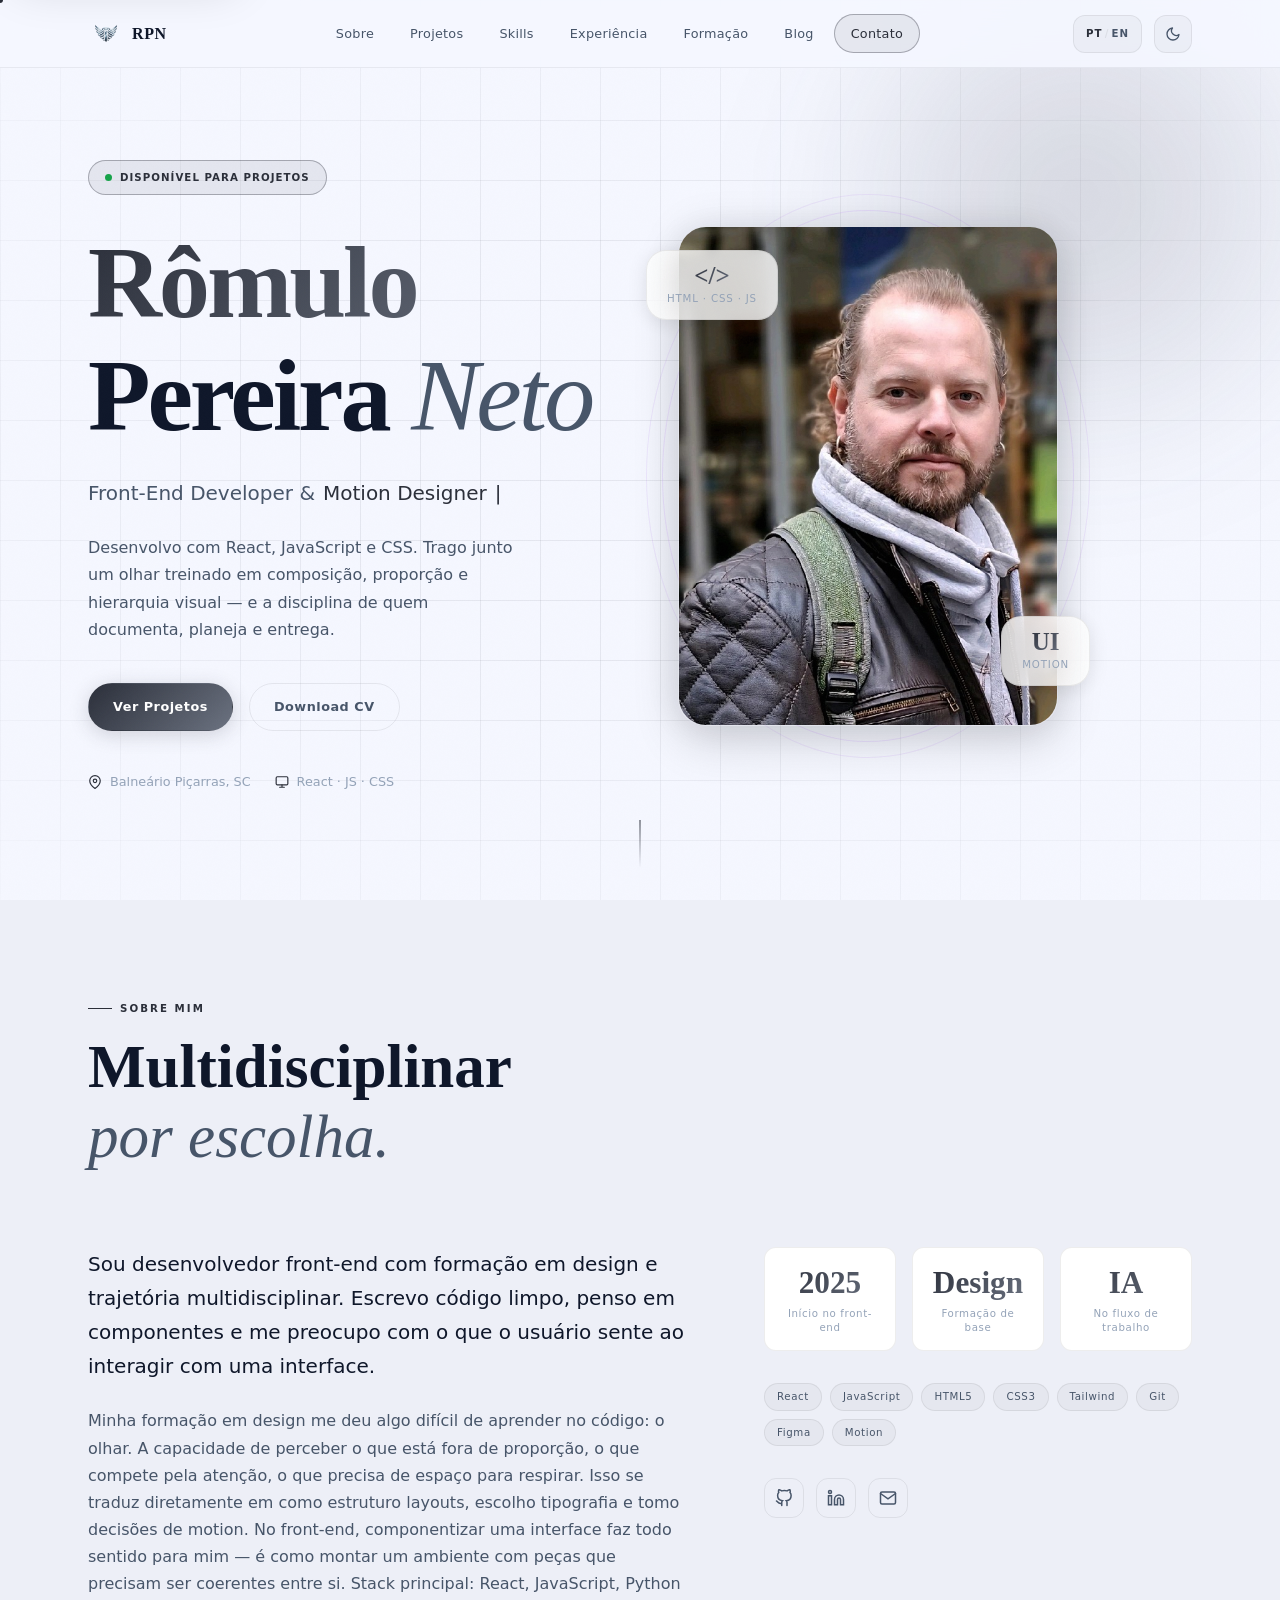
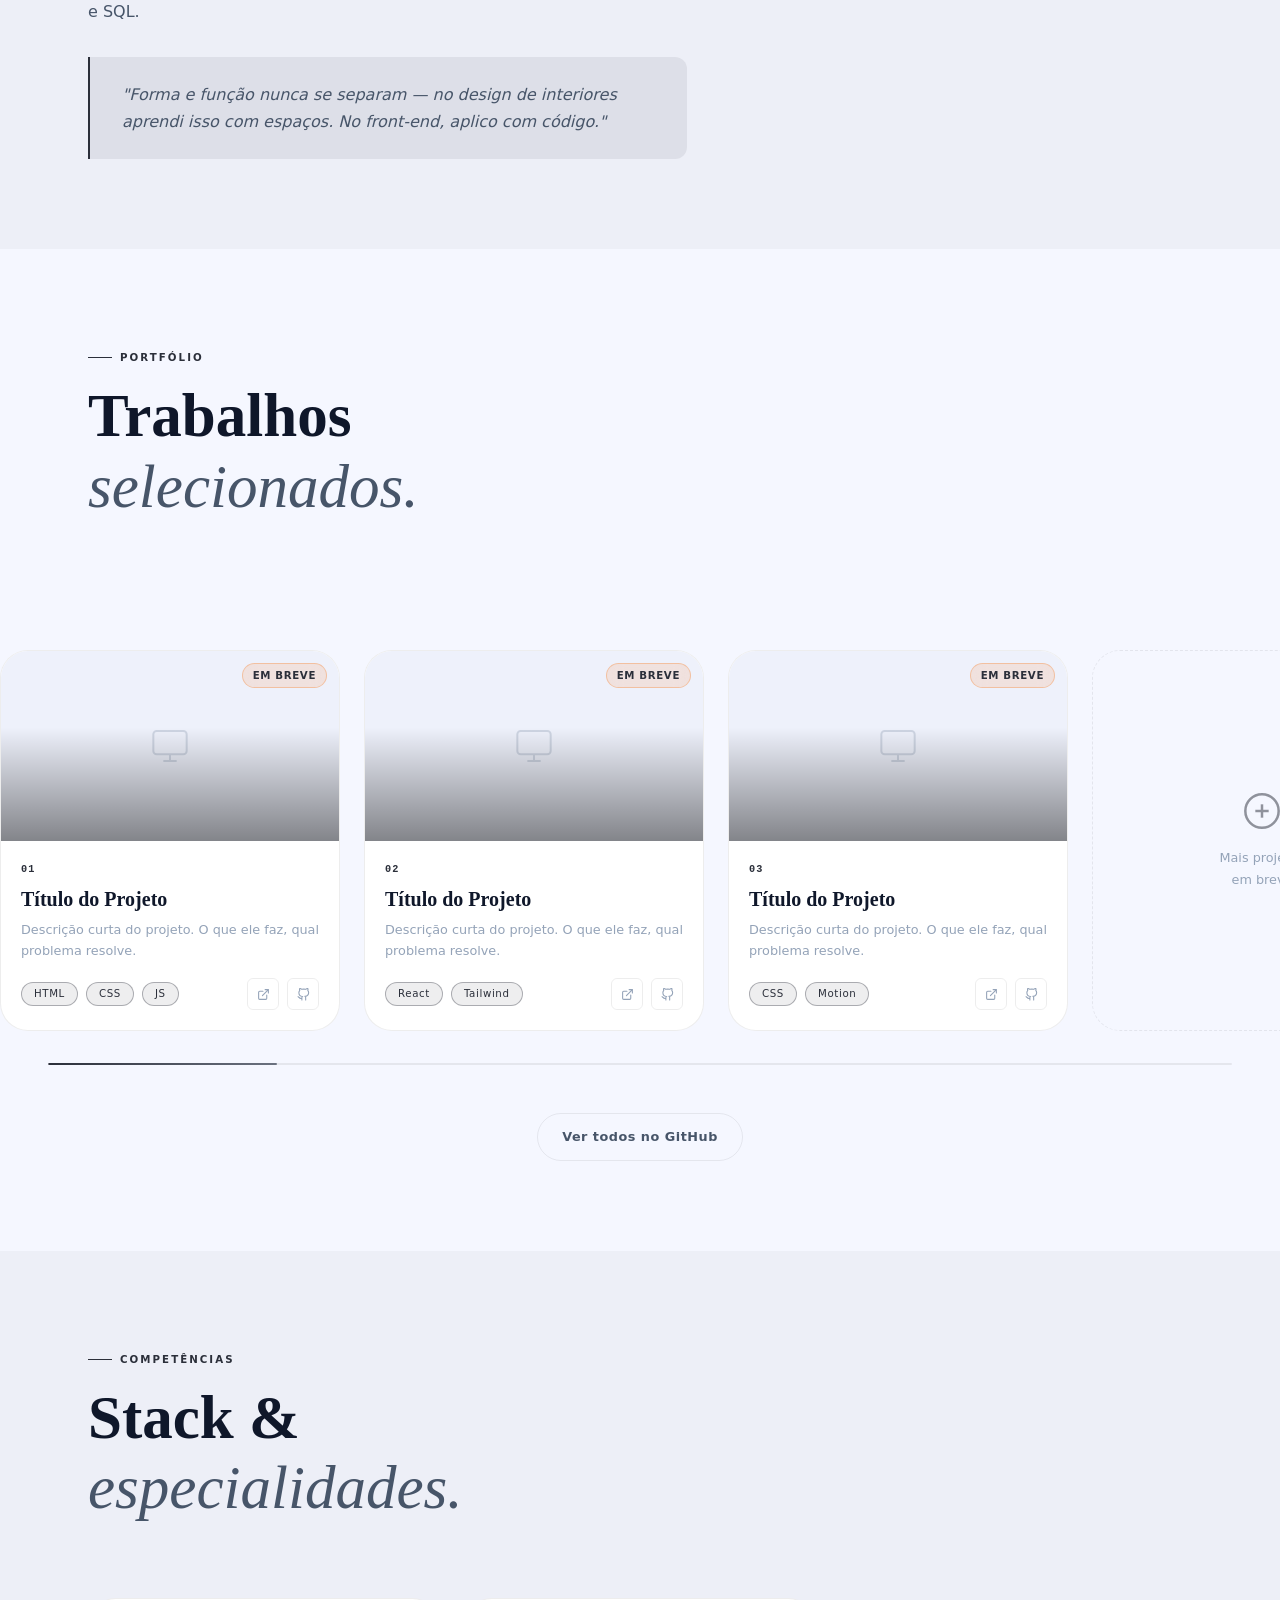
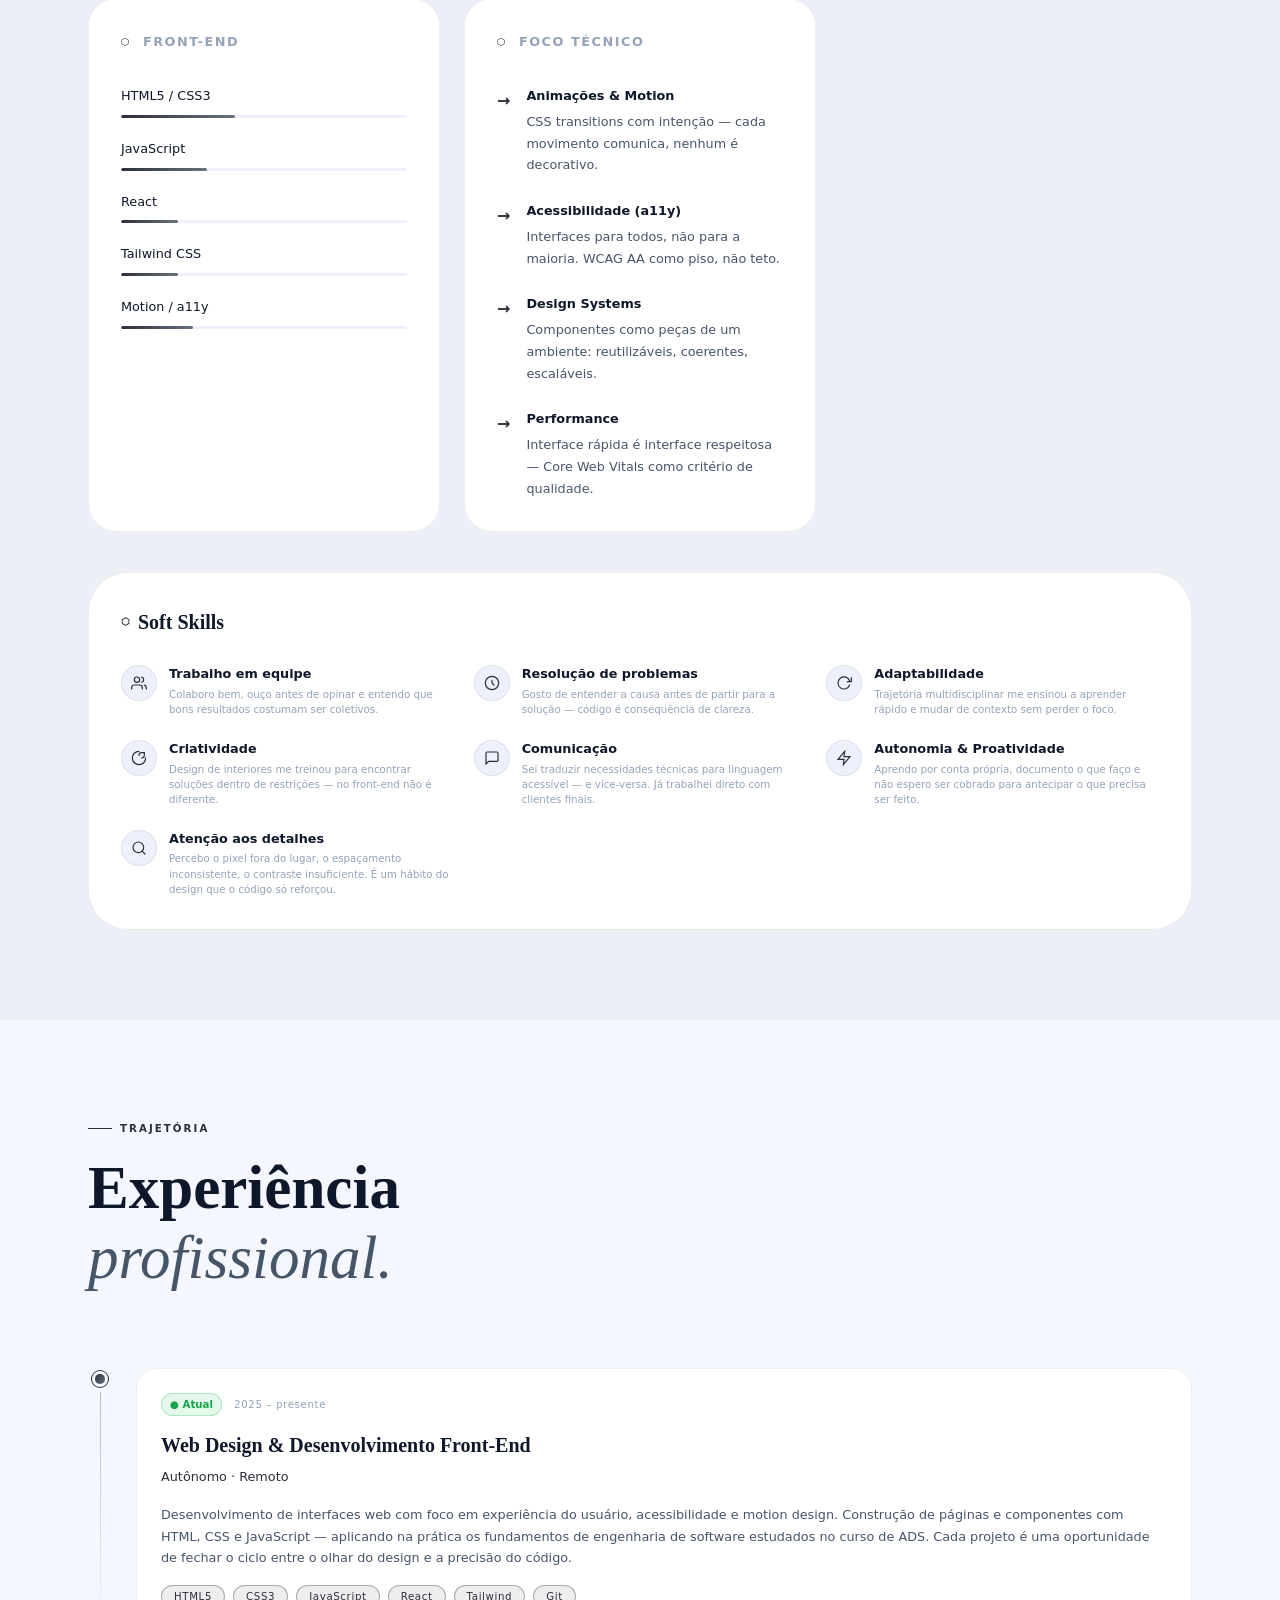
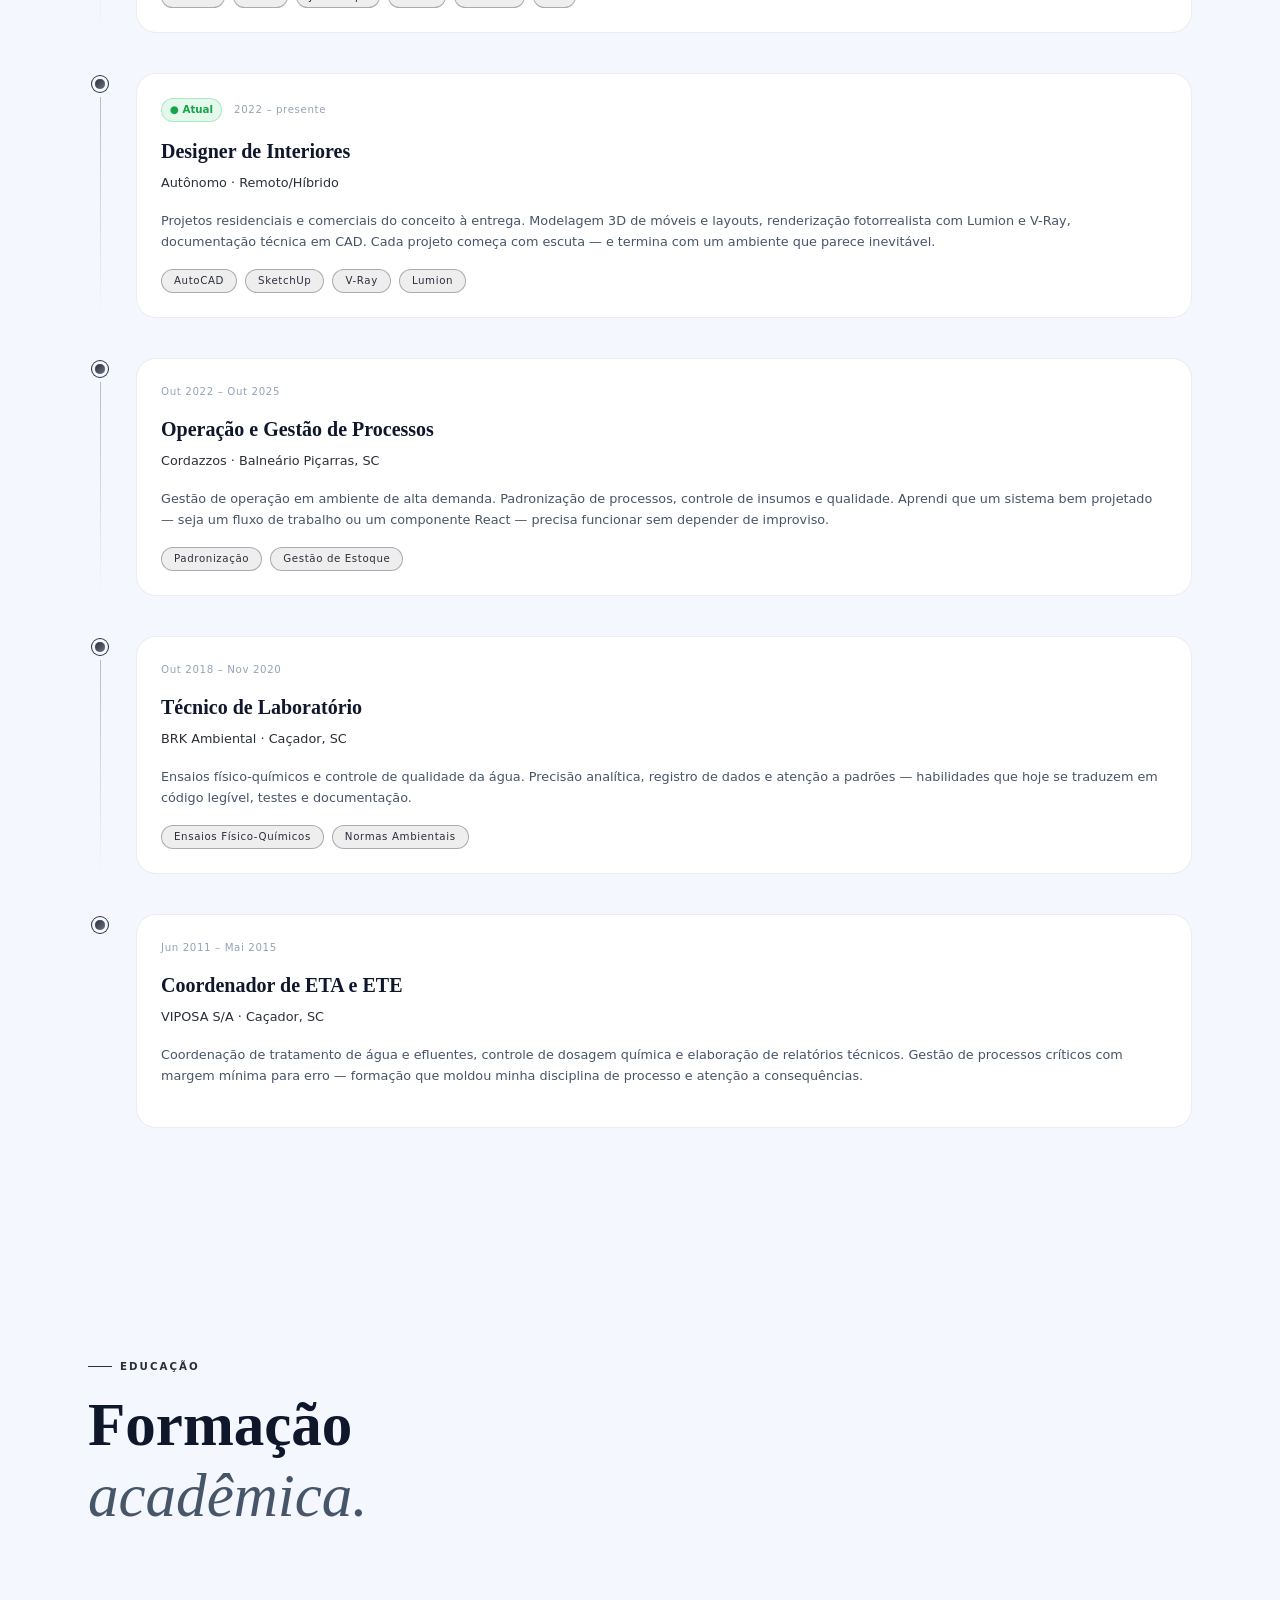
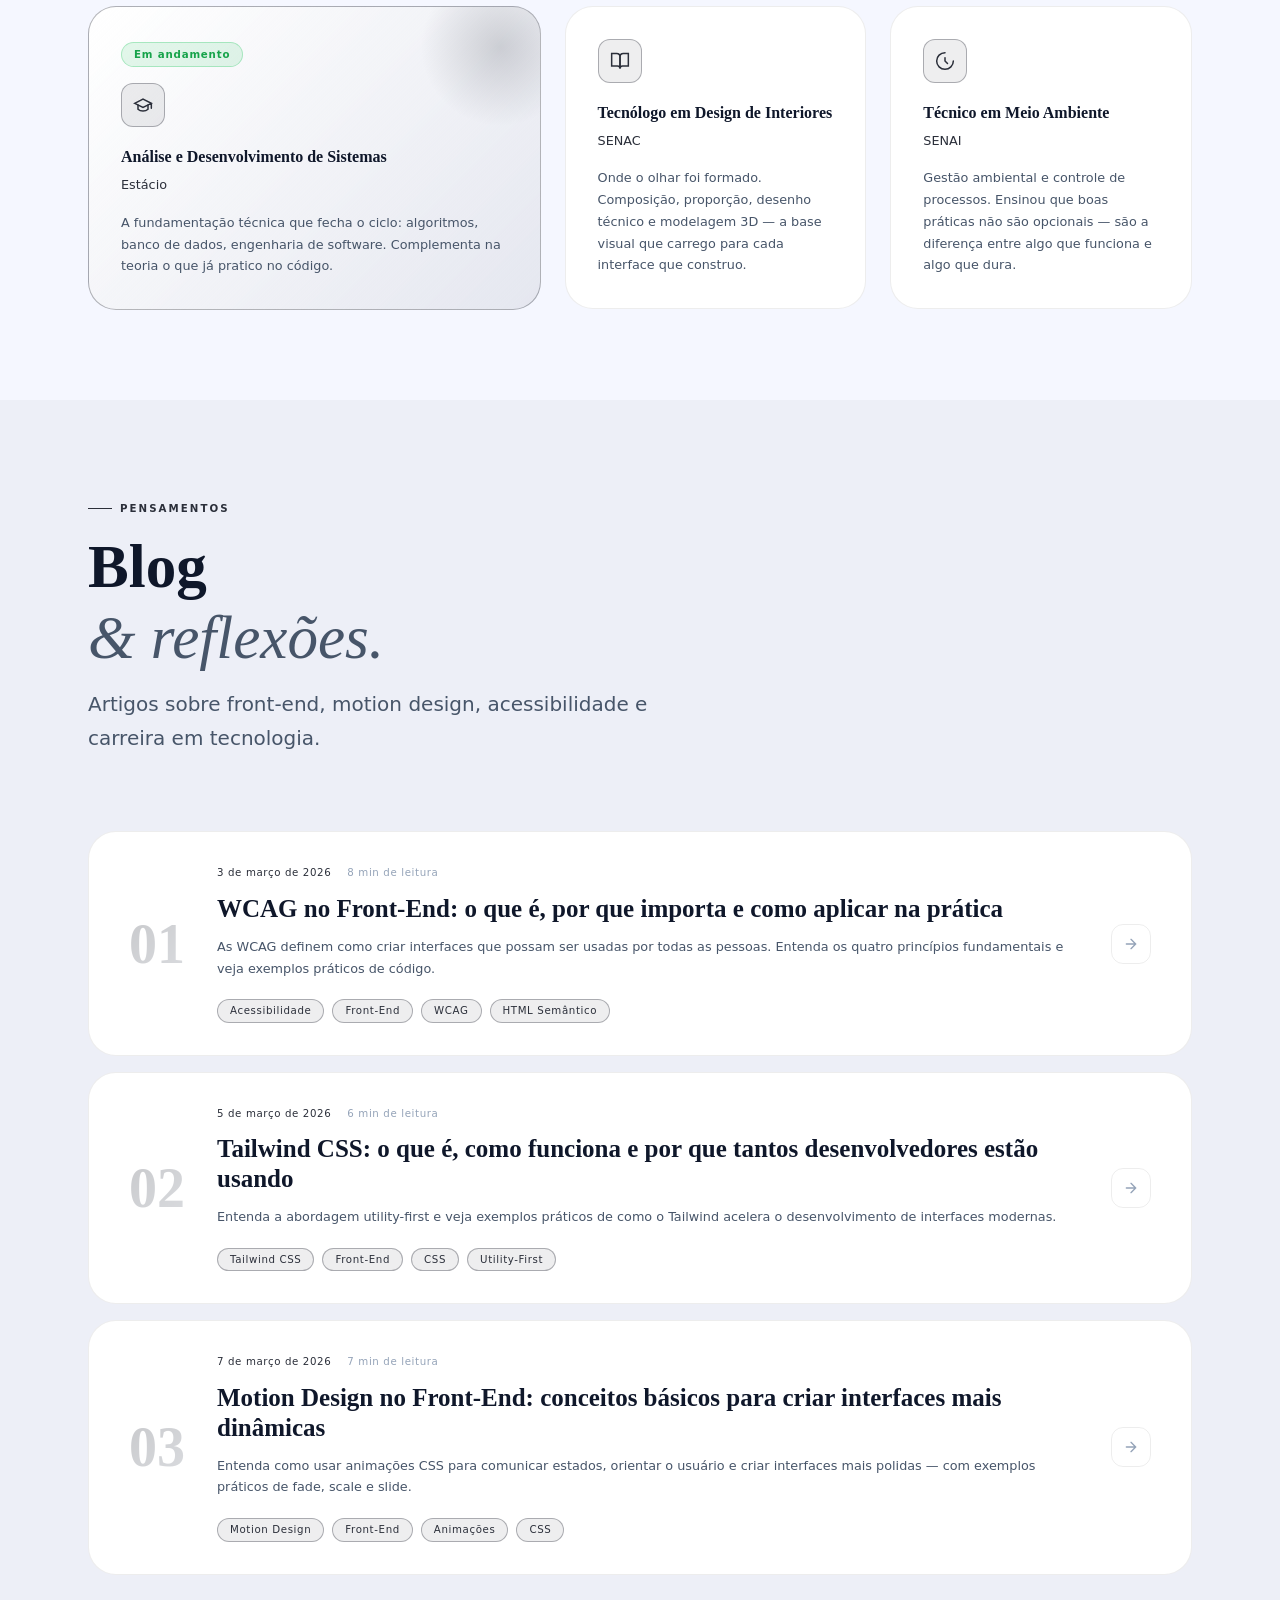
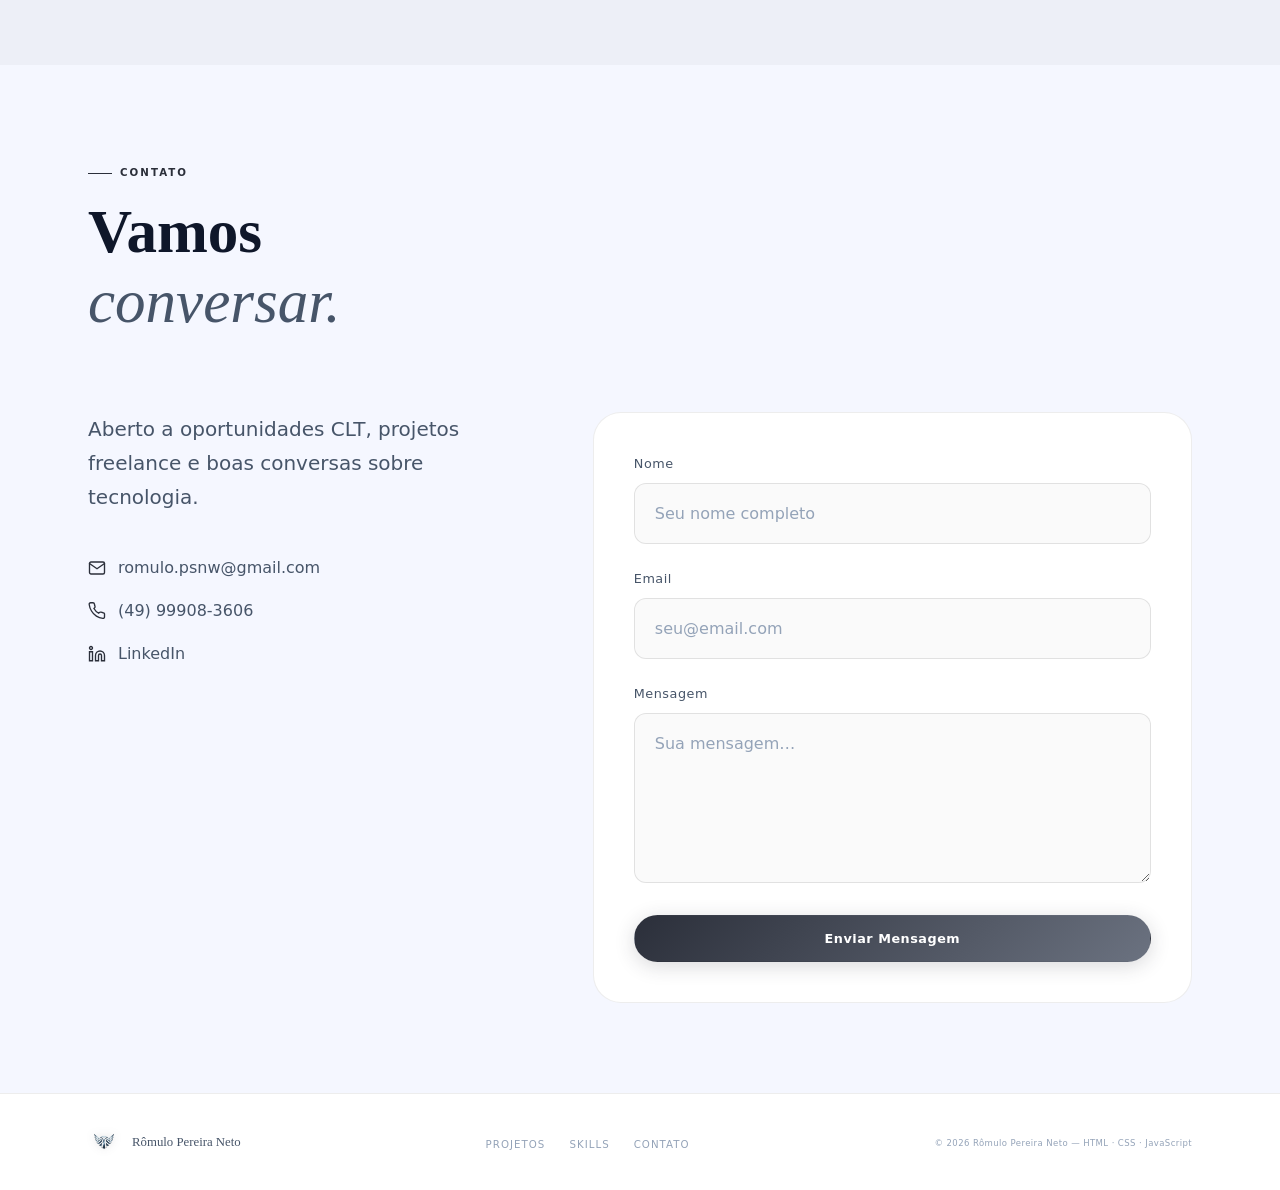
==== commit 1e484a56: "Correção de datas de postagem do blog" ====
--- a/index.html
+++ b/index.html
@@ -893,7 +893,7 @@
 
                                 <div class="blog-post-content">
                                     <div class="blog-post-meta">
-                                        <time datetime="2026-03-07" class="blog-post-date">7 de março de 2026</time>
+                                        <time datetime="2026-03-07" class="blog-post-date">3 de março de 2026</time>
                                         <span class="blog-post-read">8 min de leitura</span>
                                     </div>
                                     <h3 class="blog-post-title">
@@ -933,7 +933,7 @@
 
                                 <div class="blog-post-content">
                                     <div class="blog-post-meta">
-                                        <time datetime="2026-03-07" class="blog-post-date">7 de março de 2026</time>
+                                        <time datetime="2026-03-07" class="blog-post-date">5 de março de 2026</time>
                                         <span class="blog-post-read">6 min de leitura</span>
                                     </div>
                                     <h3 class="blog-post-title">
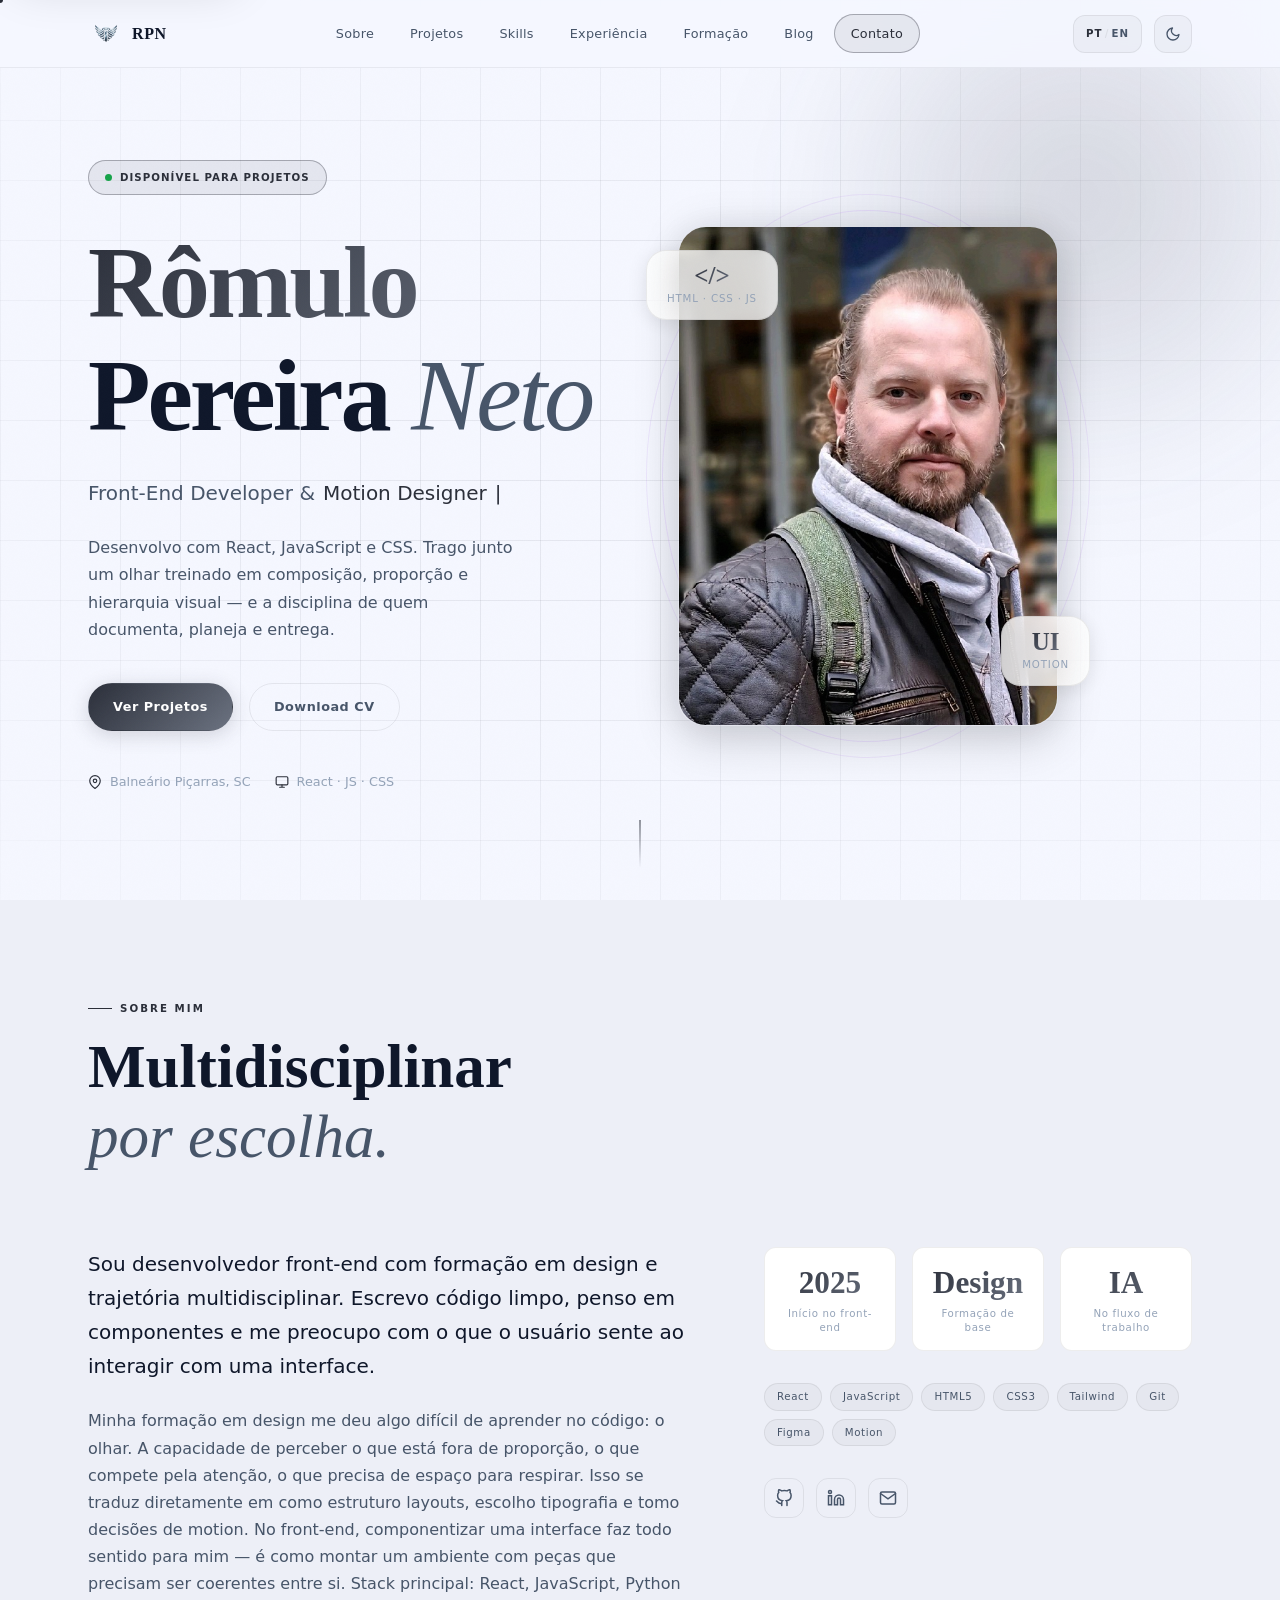
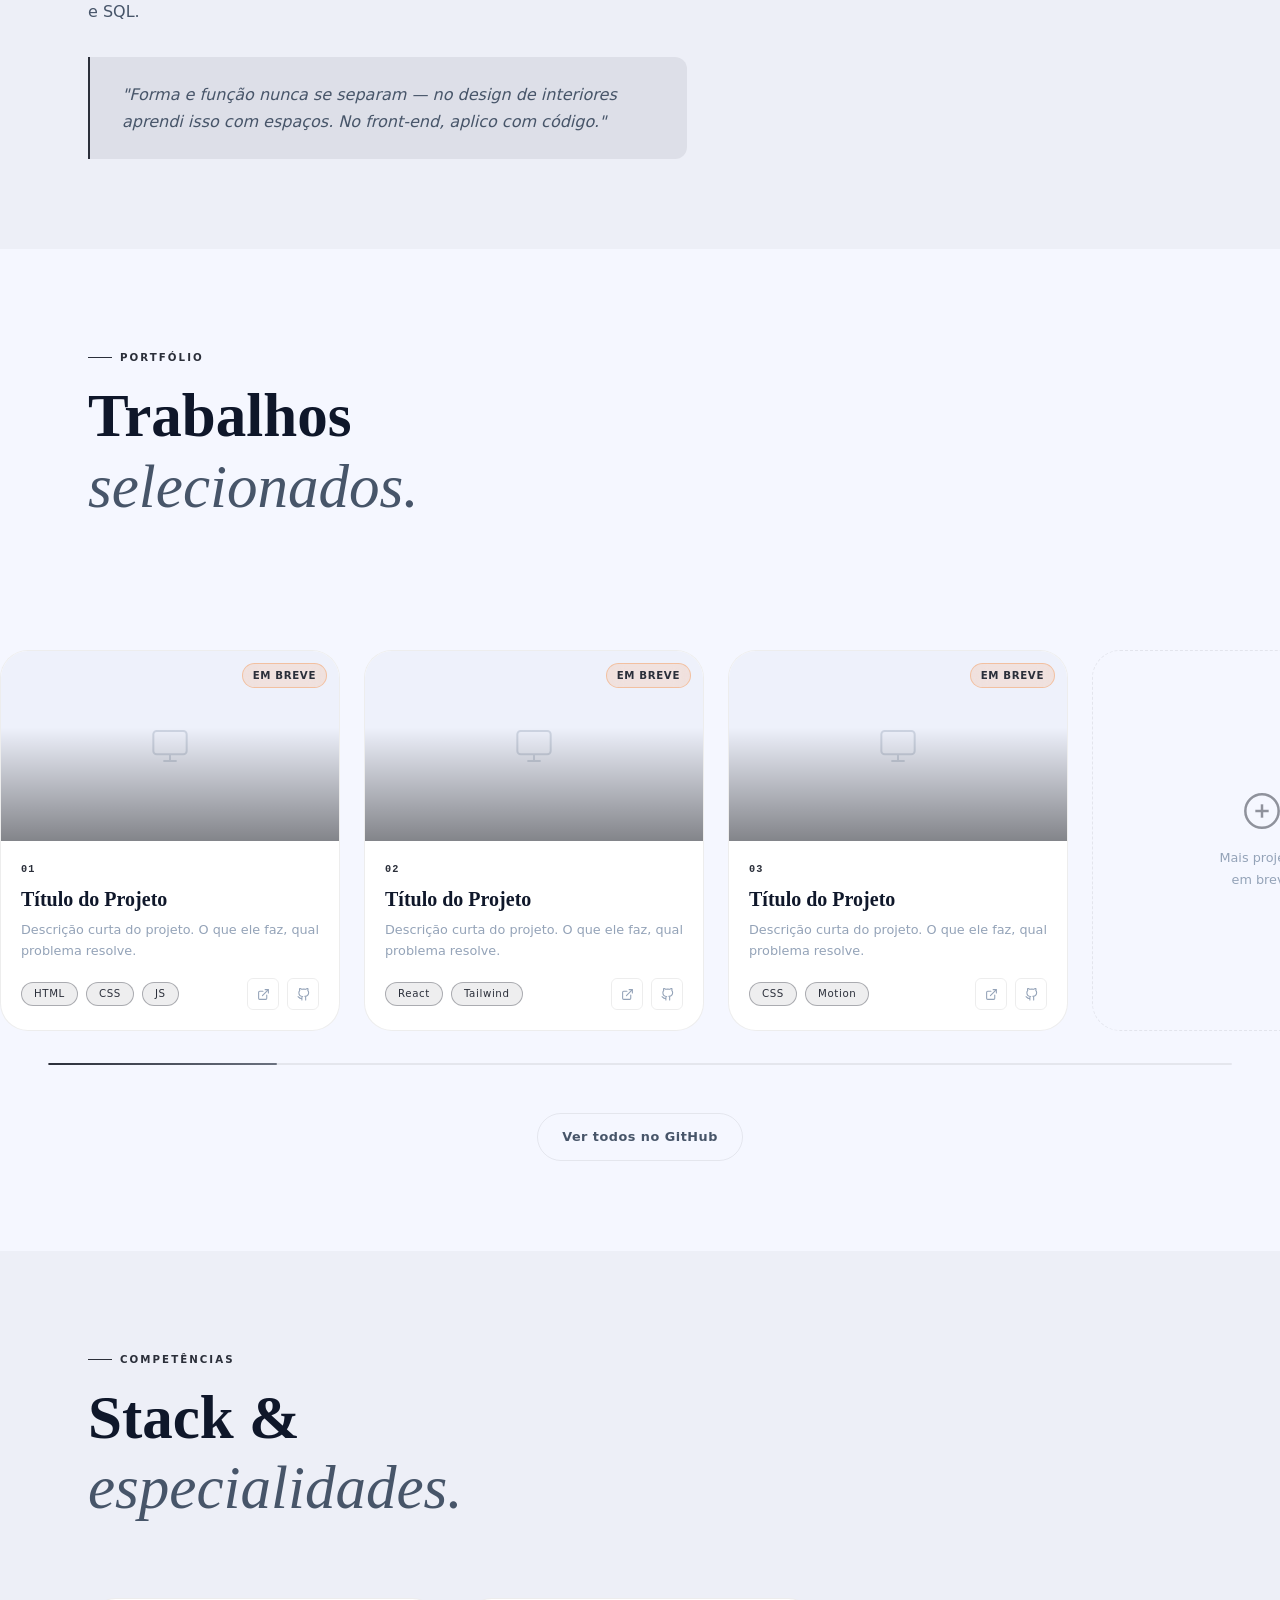
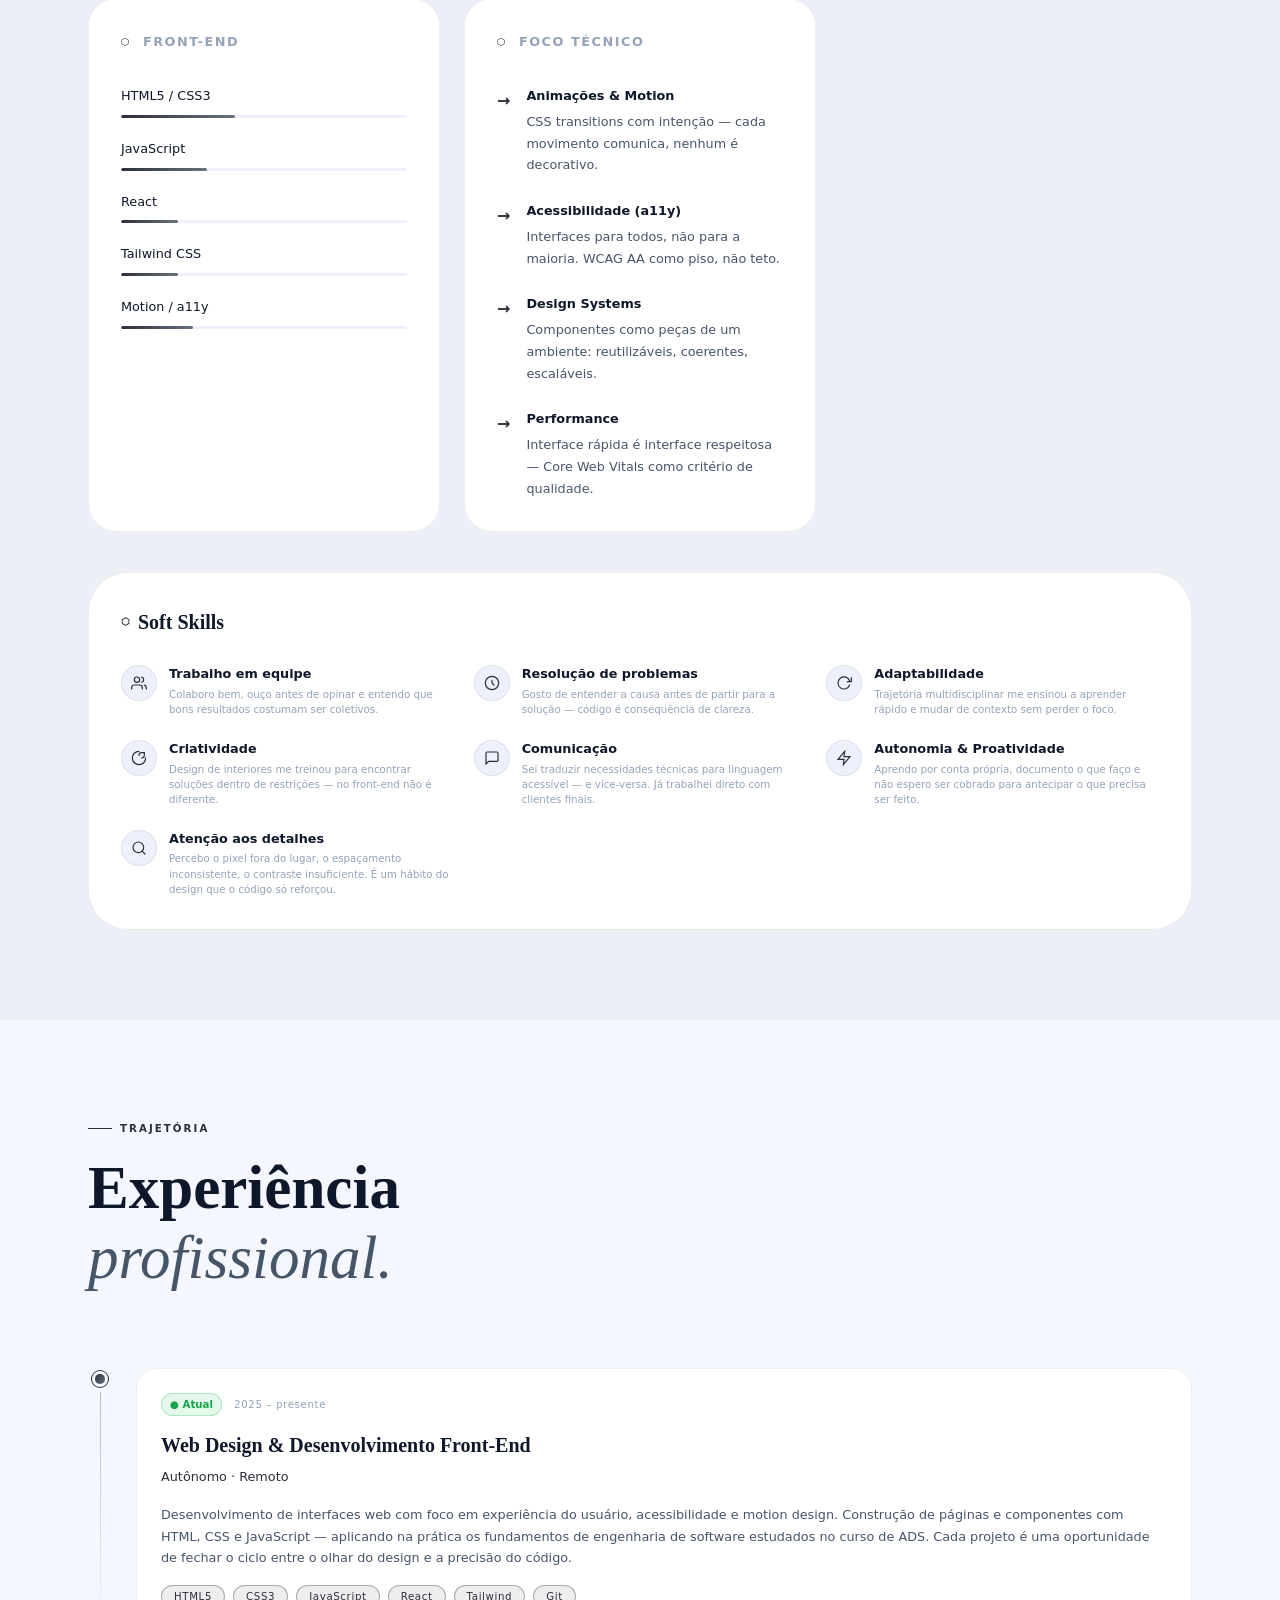
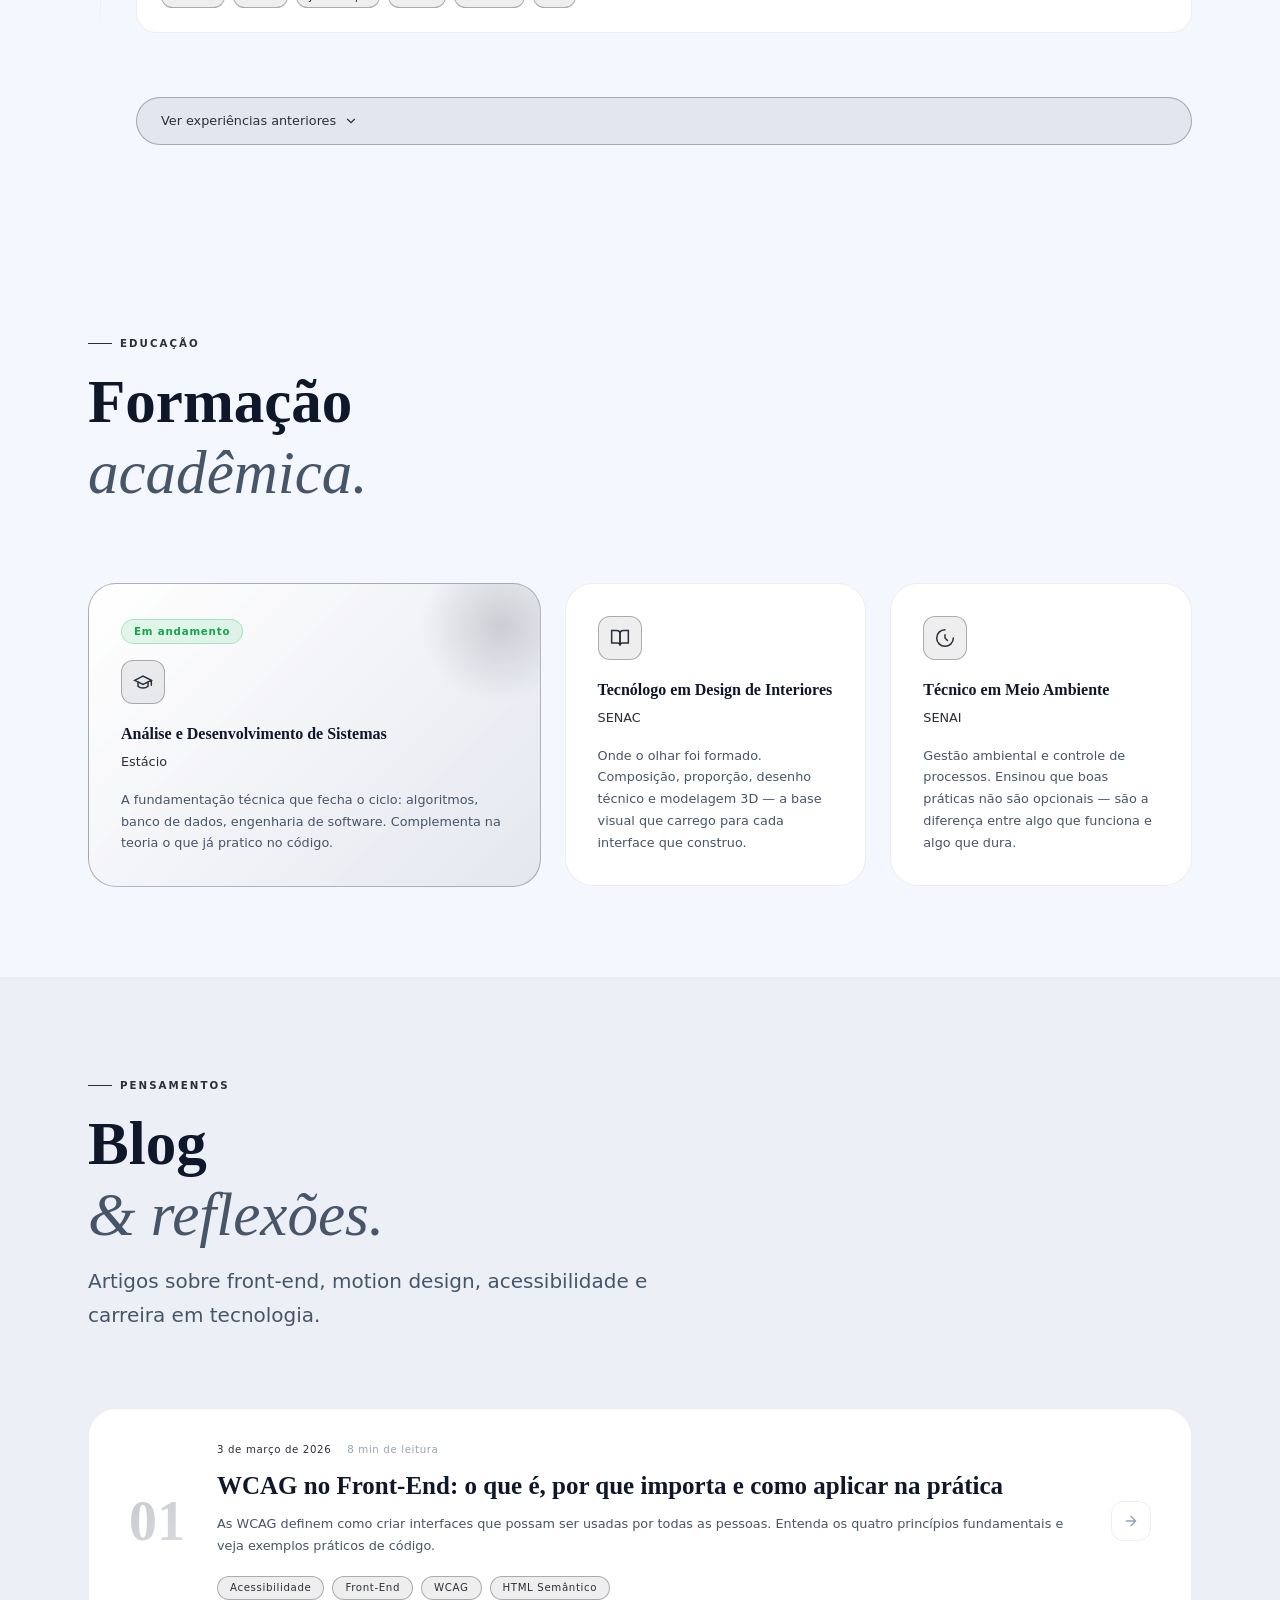
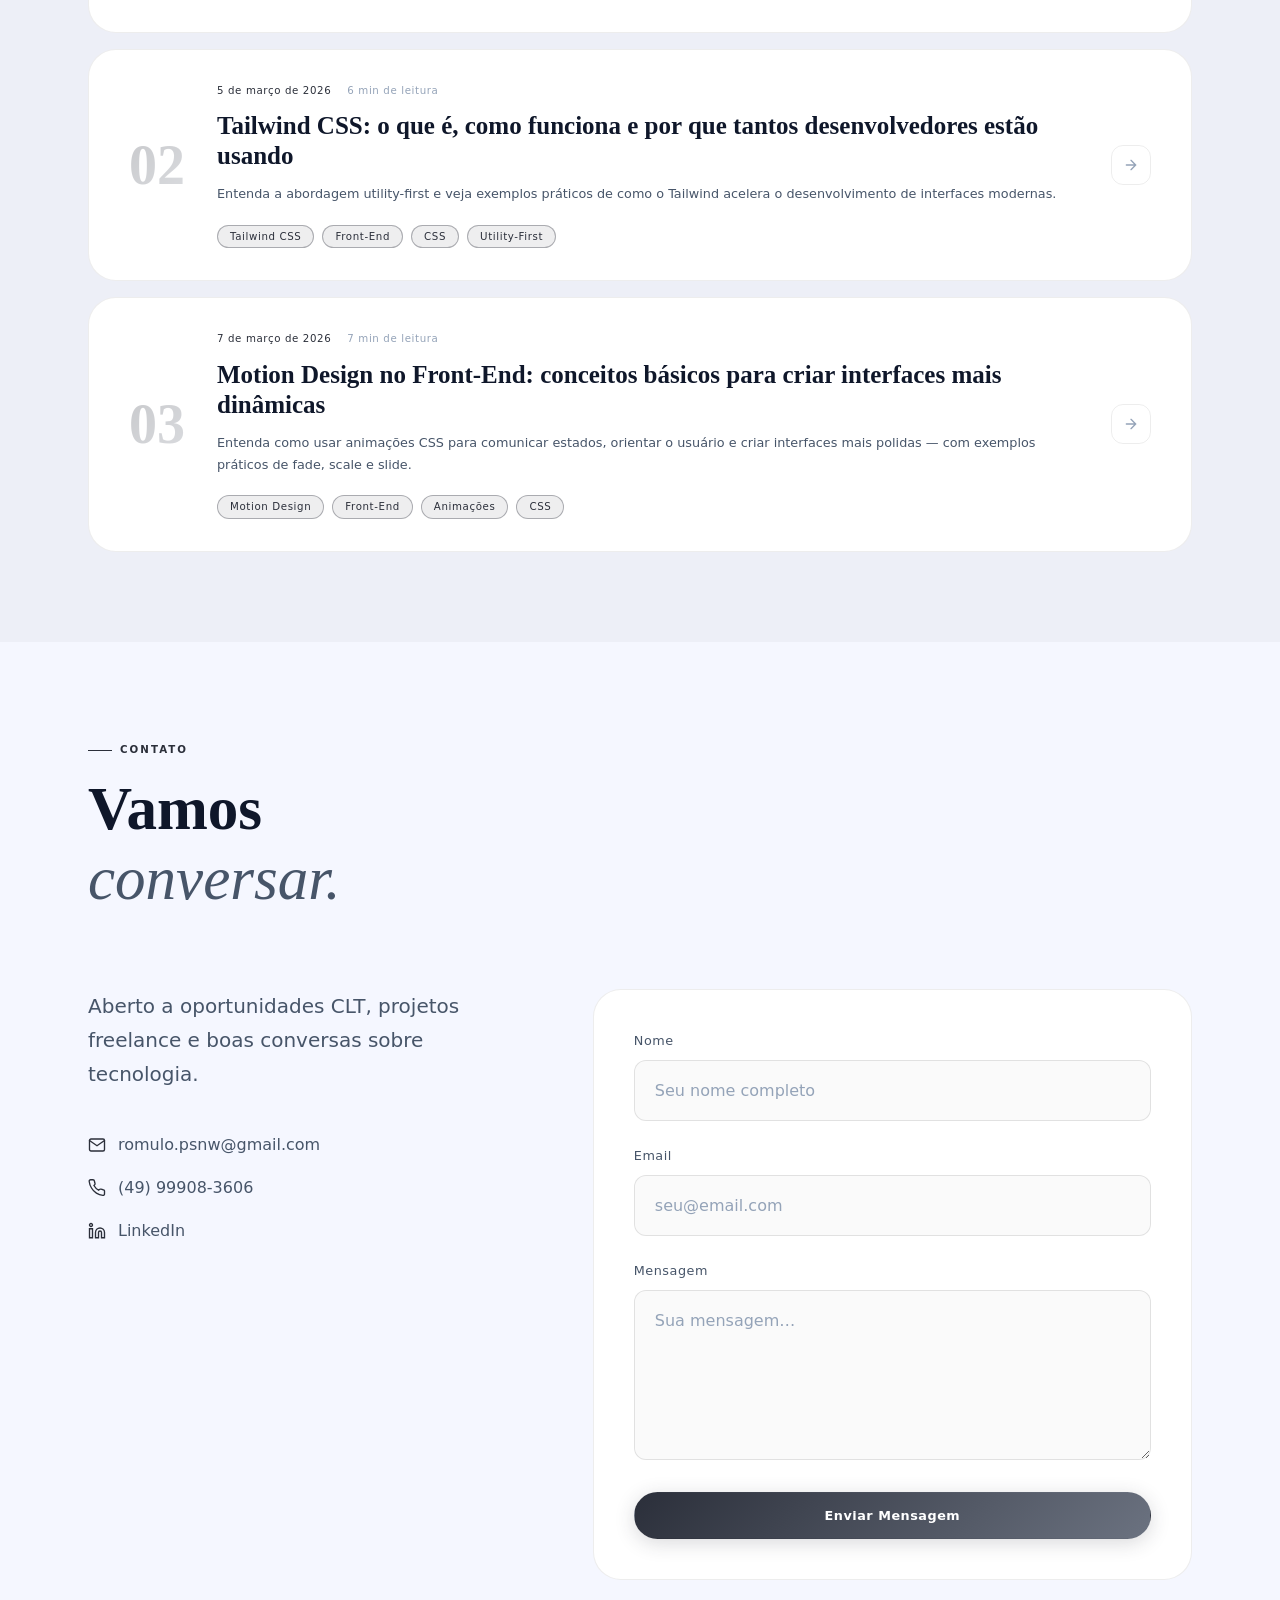
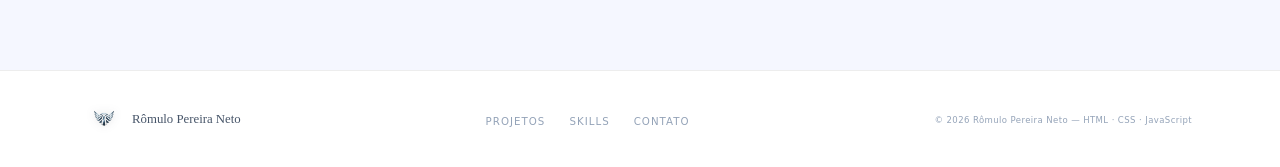
==== commit 05dec03f: "Implementação de melhorias card fade slide" ====
--- a/index.html
+++ b/index.html
@@ -1108,6 +1108,7 @@
 
 
 
+
     <script src="js/loader.js"></script>
     <script src="js/i18n.js" defer></script>
     <script src="js/theme.js" defer></script>
@@ -1118,6 +1119,7 @@
     <script src="js/form.js" defer></script>
     <script src="js/nav.js" defer></script>
     <script src="js/carousel.js" defer></script>
+    <script src="js/experience.js" defer></script>
 
     <!-- Botão voltar ao topo -->
     <a href="#hero" class="back-to-top" id="back-to-top" aria-label="Voltar ao topo" title="Voltar ao topo">
--- a/css/components.css
+++ b/css/components.css
@@ -540,7 +540,7 @@
     margin-bottom: var(--space-8);
 }
 .about-quote {
-    padding: var(--space-6) var(--space-8);
+    padding: var(--space-6) clamp(var(--space-4), 4vw, var(--space-8));
     border-left: 2px solid var(--accent);
     background: var(--accent-soft);
     border-radius: 0 var(--r-md) var(--r-md) 0;
@@ -557,6 +557,12 @@
     grid-template-columns: repeat(3, 1fr);
     gap: var(--space-4);
     margin-bottom: var(--space-8);
+}
+@media (max-width: 560px) {
+    .about-stats { grid-template-columns: 1fr 1fr; }
+}
+@media (max-width: 340px) {
+    .about-stats { grid-template-columns: 1fr; }
 }
 .about-stat {
     padding: var(--space-4);
@@ -573,7 +579,7 @@
 .about-stat-num {
     display: block;
     font-family: var(--font-display);
-    font-size: var(--text-2xl);
+    font-size: clamp(var(--text-lg), 4vw, var(--text-2xl));
     font-weight: var(--fw-bold);
     background: var(--accent-grad);
     -webkit-background-clip: text;
@@ -942,6 +948,70 @@
 }
 .tl-item--muted { opacity: 0.55; }
 .tl-item--muted:hover { opacity: 0.8; }
+
+/* Estado oculto — itens da timeline antes da expansão.
+   !important necessário para vencer .reveal.visible do animations.css
+   que pode ser adicionado antes do experience.js esconder o item. */
+.tl-item--hidden {
+    display: none;
+}
+
+/* Estado revelado — entra com transição */
+.tl-item--revealed {
+    display: grid; /* mesmo display do .tl-item original */
+    opacity: 1;
+    transform: translateX(0);
+    pointer-events: auto;
+    visibility: visible;
+    transition:
+        opacity   0.5s var(--ease-out),
+        transform 0.5s var(--ease-out);
+}
+
+/* Botão "Ver mais" */
+.tl-expand-btn {
+    display: flex;
+    align-items: center;
+    gap: var(--space-2);
+    margin-top: var(--space-6);
+    margin-left: calc(24px + var(--space-6));
+    padding: var(--space-3) var(--space-6);
+    border-radius: var(--r-full);
+    border: 1px solid var(--border-hover);
+    background: var(--accent-soft);
+    color: var(--accent);
+    font-size: var(--text-sm);
+    font-weight: var(--fw-medium);
+    cursor: pointer;
+    transition:
+        background   0.2s,
+        border-color 0.2s,
+        opacity      0.3s var(--ease-out),
+        transform    0.3s var(--ease-out);
+}
+.tl-expand-btn:hover {
+    background: var(--accent);
+    color: #fff;
+    border-color: var(--accent);
+}
+.tl-expand-btn svg {
+    width: 14px; height: 14px;
+    flex-shrink: 0;
+    transition: transform 0.3s var(--spring);
+}
+.tl-expand-btn:hover svg {
+    transform: translateY(2px);
+}
+.tl-expand-btn--exit {
+    opacity: 0;
+    transform: translateY(4px);
+    pointer-events: none;
+}
+
+@media (prefers-reduced-motion: reduce) {
+    .tl-item--hidden   { opacity: 1 !important; transform: none !important; pointer-events: auto !important; visibility: visible; }
+    .tl-item--revealed { transition: none; }
+}
 
 .tl-marker { display: flex; flex-direction: column; align-items: center; }
 .tl-dot {
--- a/css/theme.css
+++ b/css/theme.css
@@ -41,13 +41,13 @@
 
 .loader-logo-wrap {
     position: relative;
-    width: 80px; height: 80px;
+    width: 180px; height: 180px;
     display: flex;
     align-items: center;
     justify-content: center;
 }
 .loader-logo-img {
-    width: 80px; height: 80px;
+    width: 180px; height: 180px;
     border-radius: 50%;
     object-fit: cover;
     position: relative;
